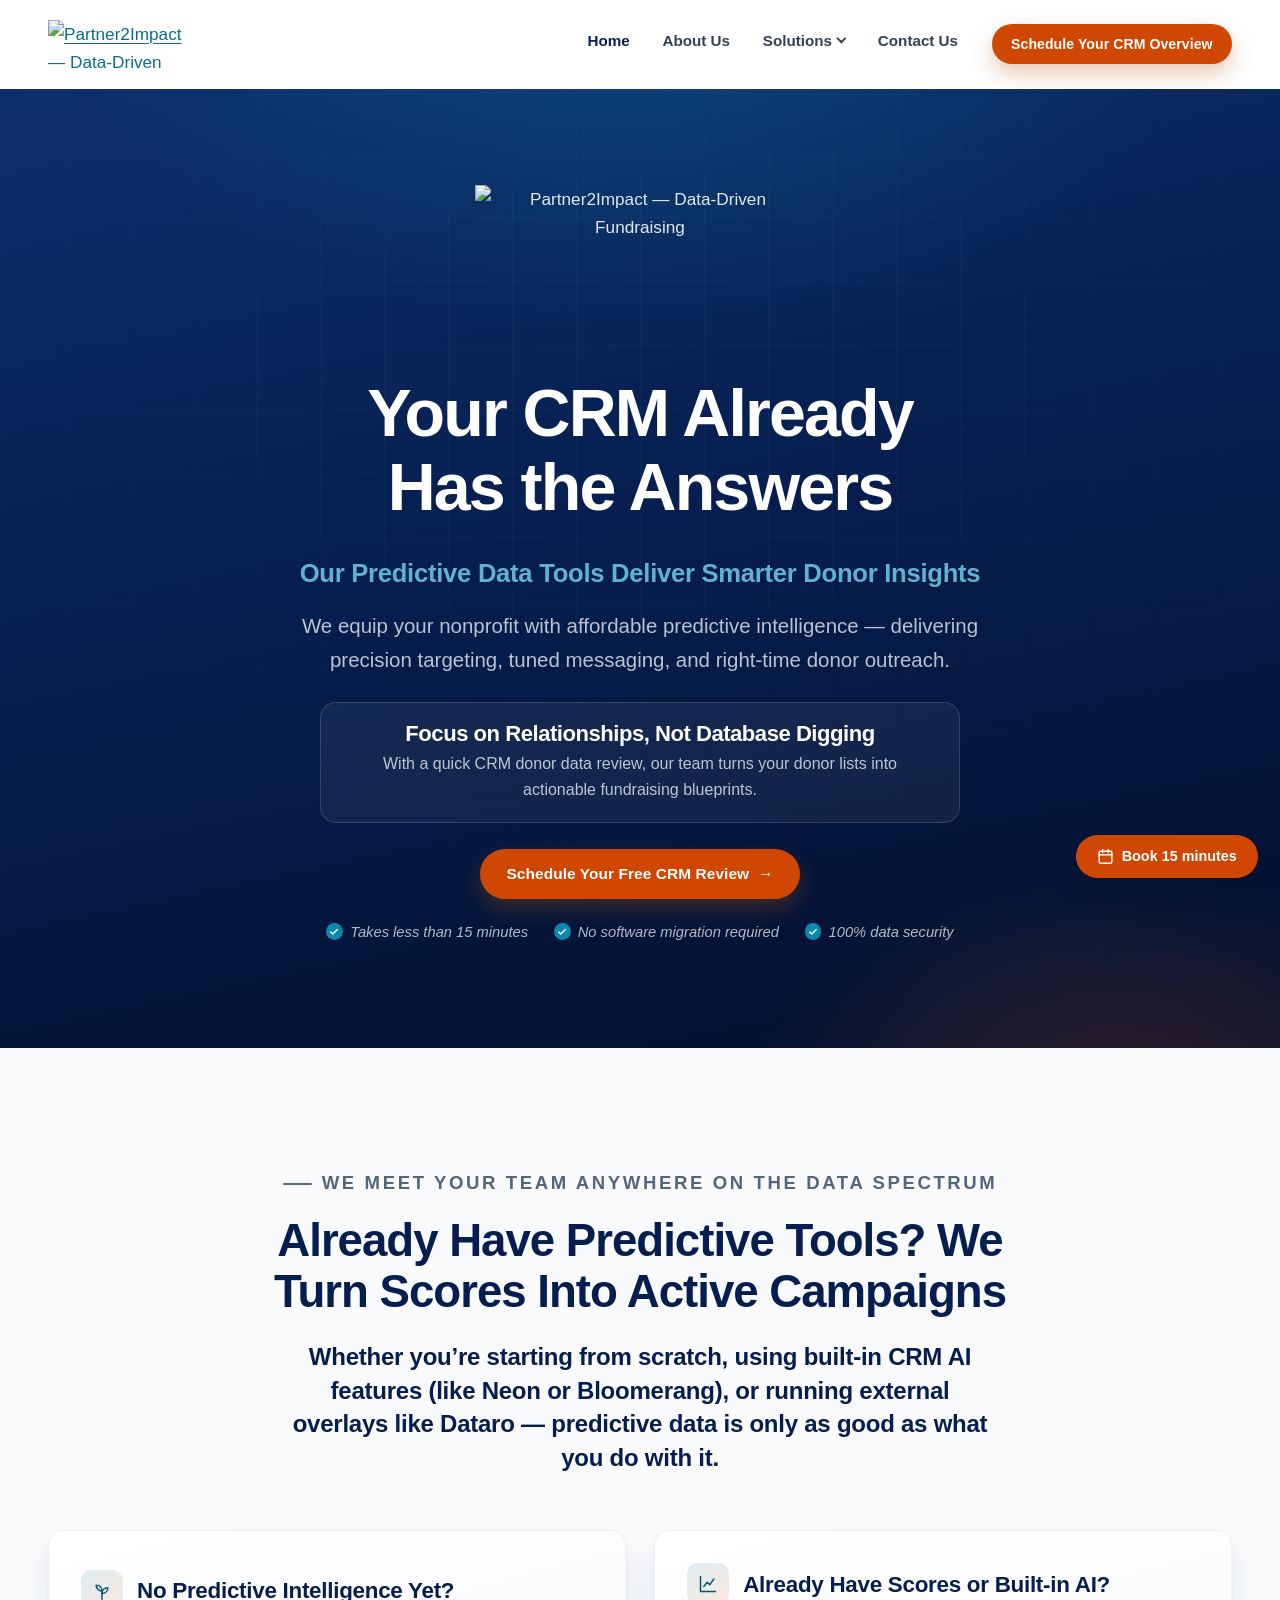
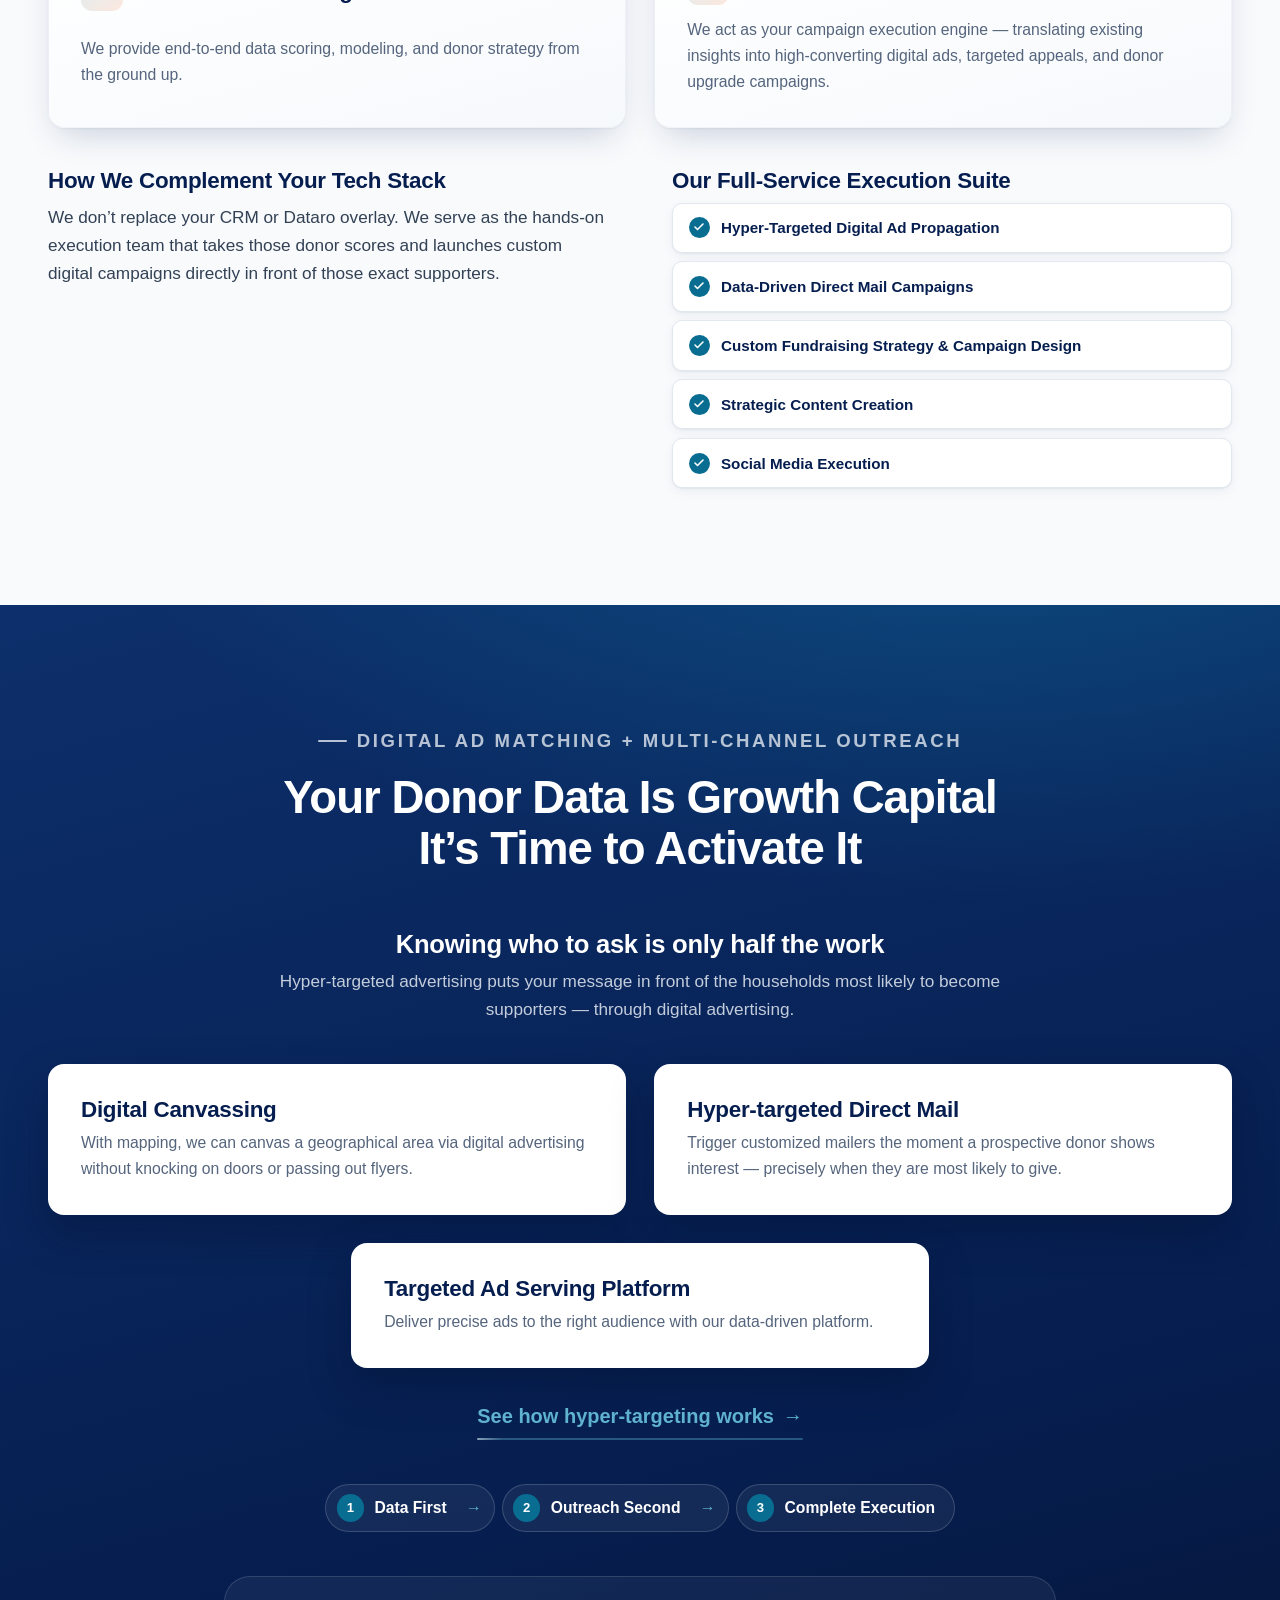
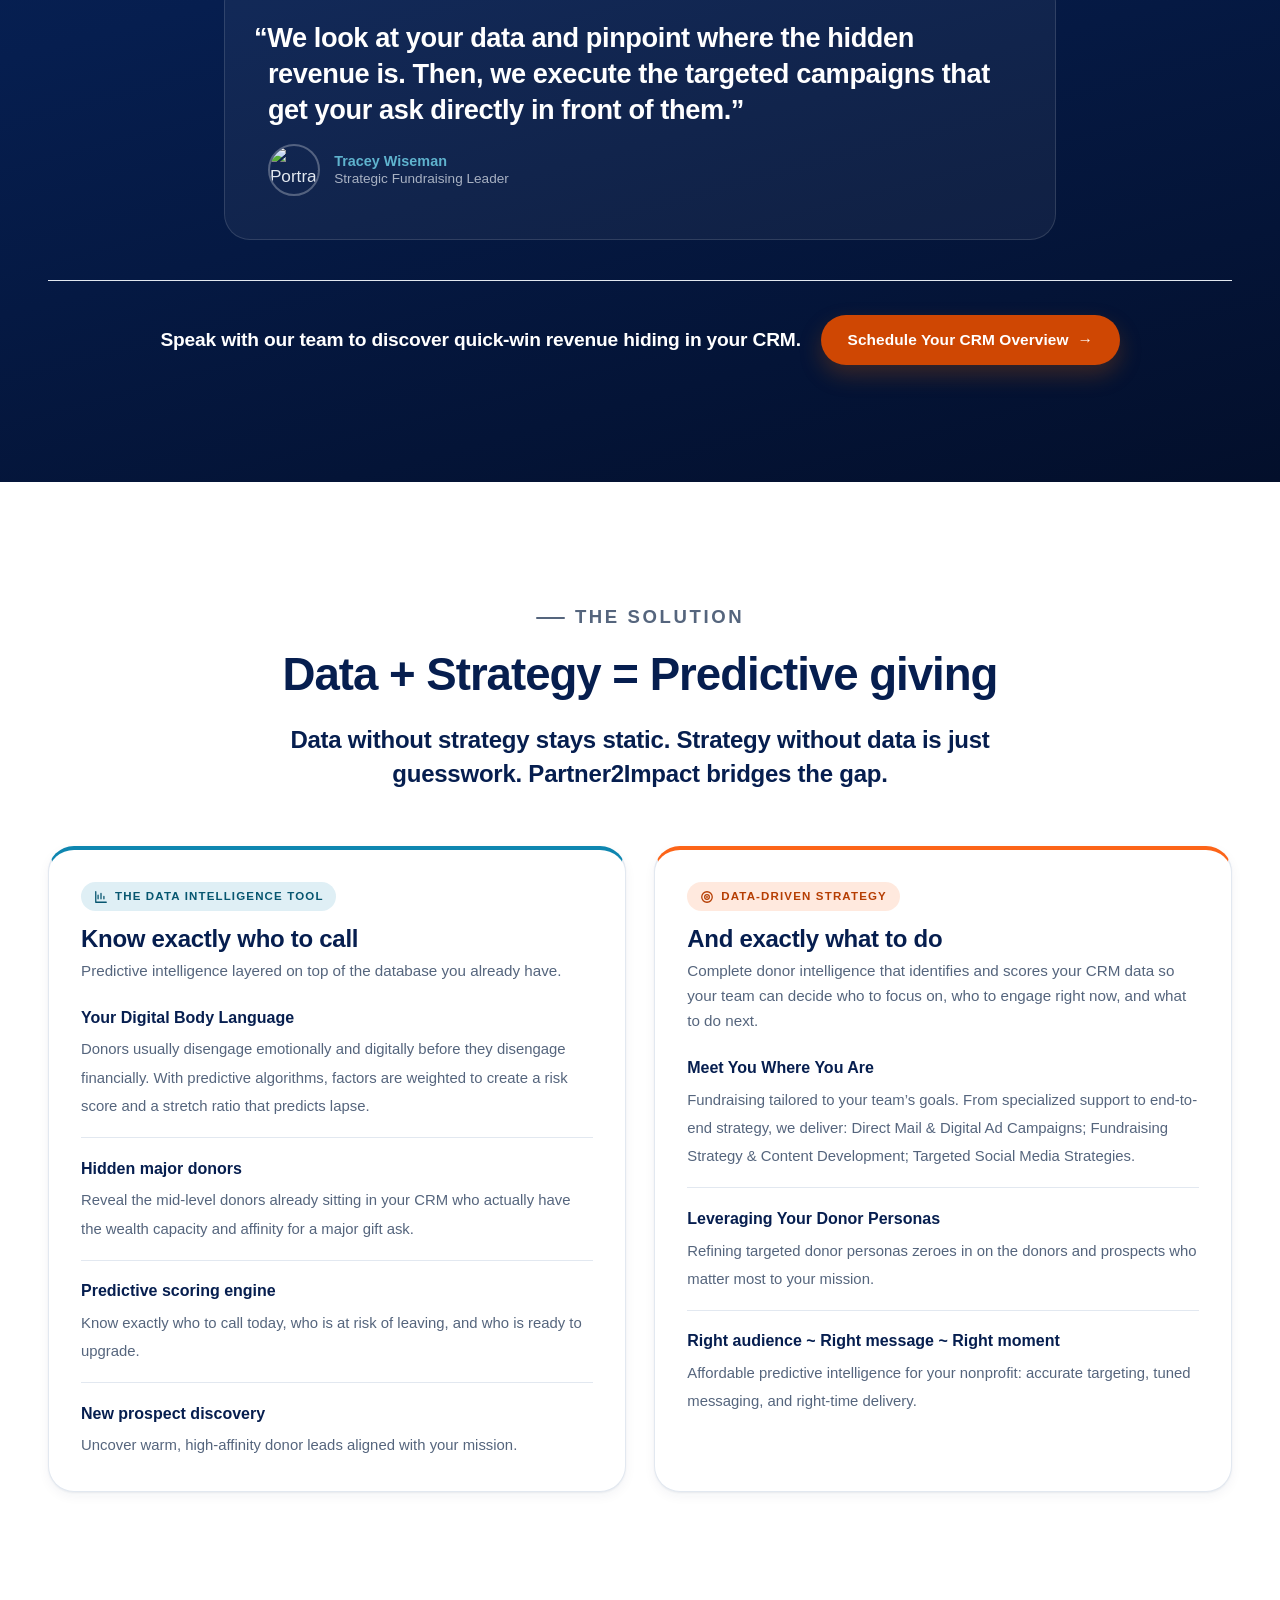
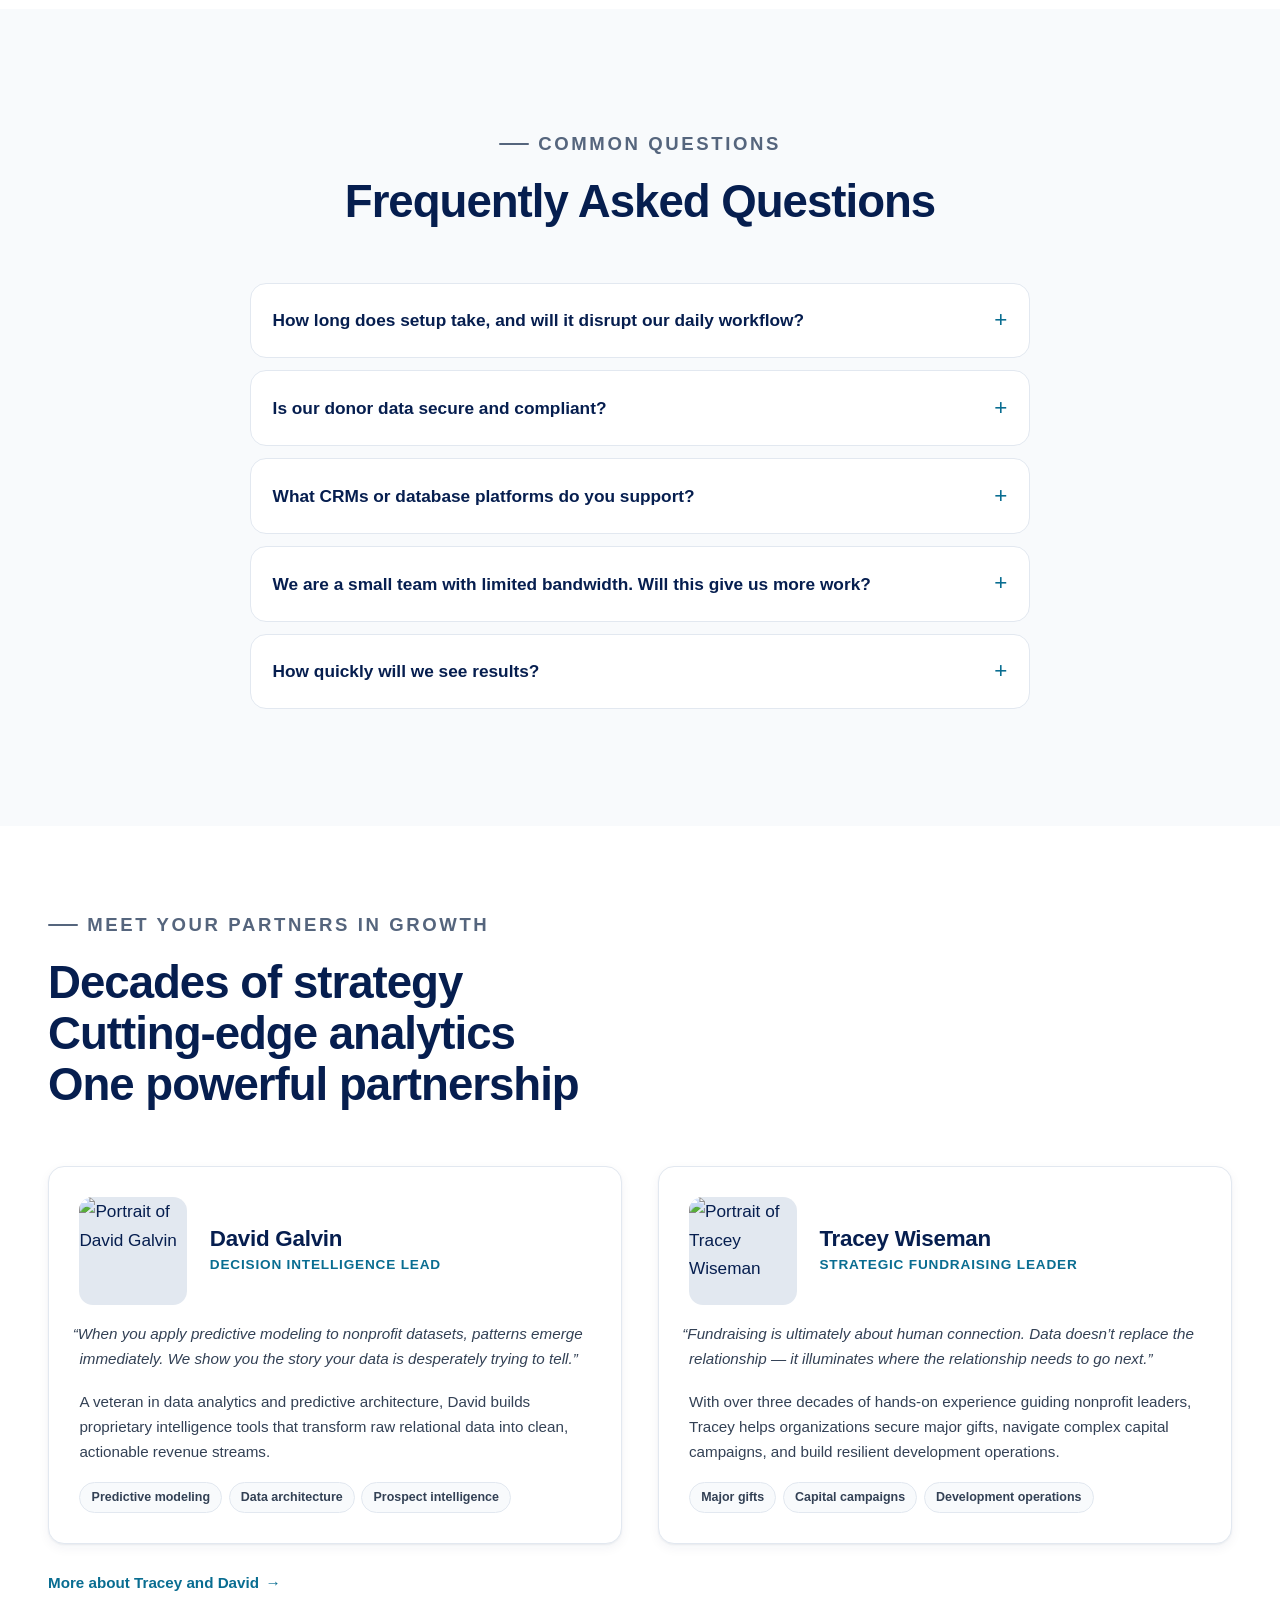
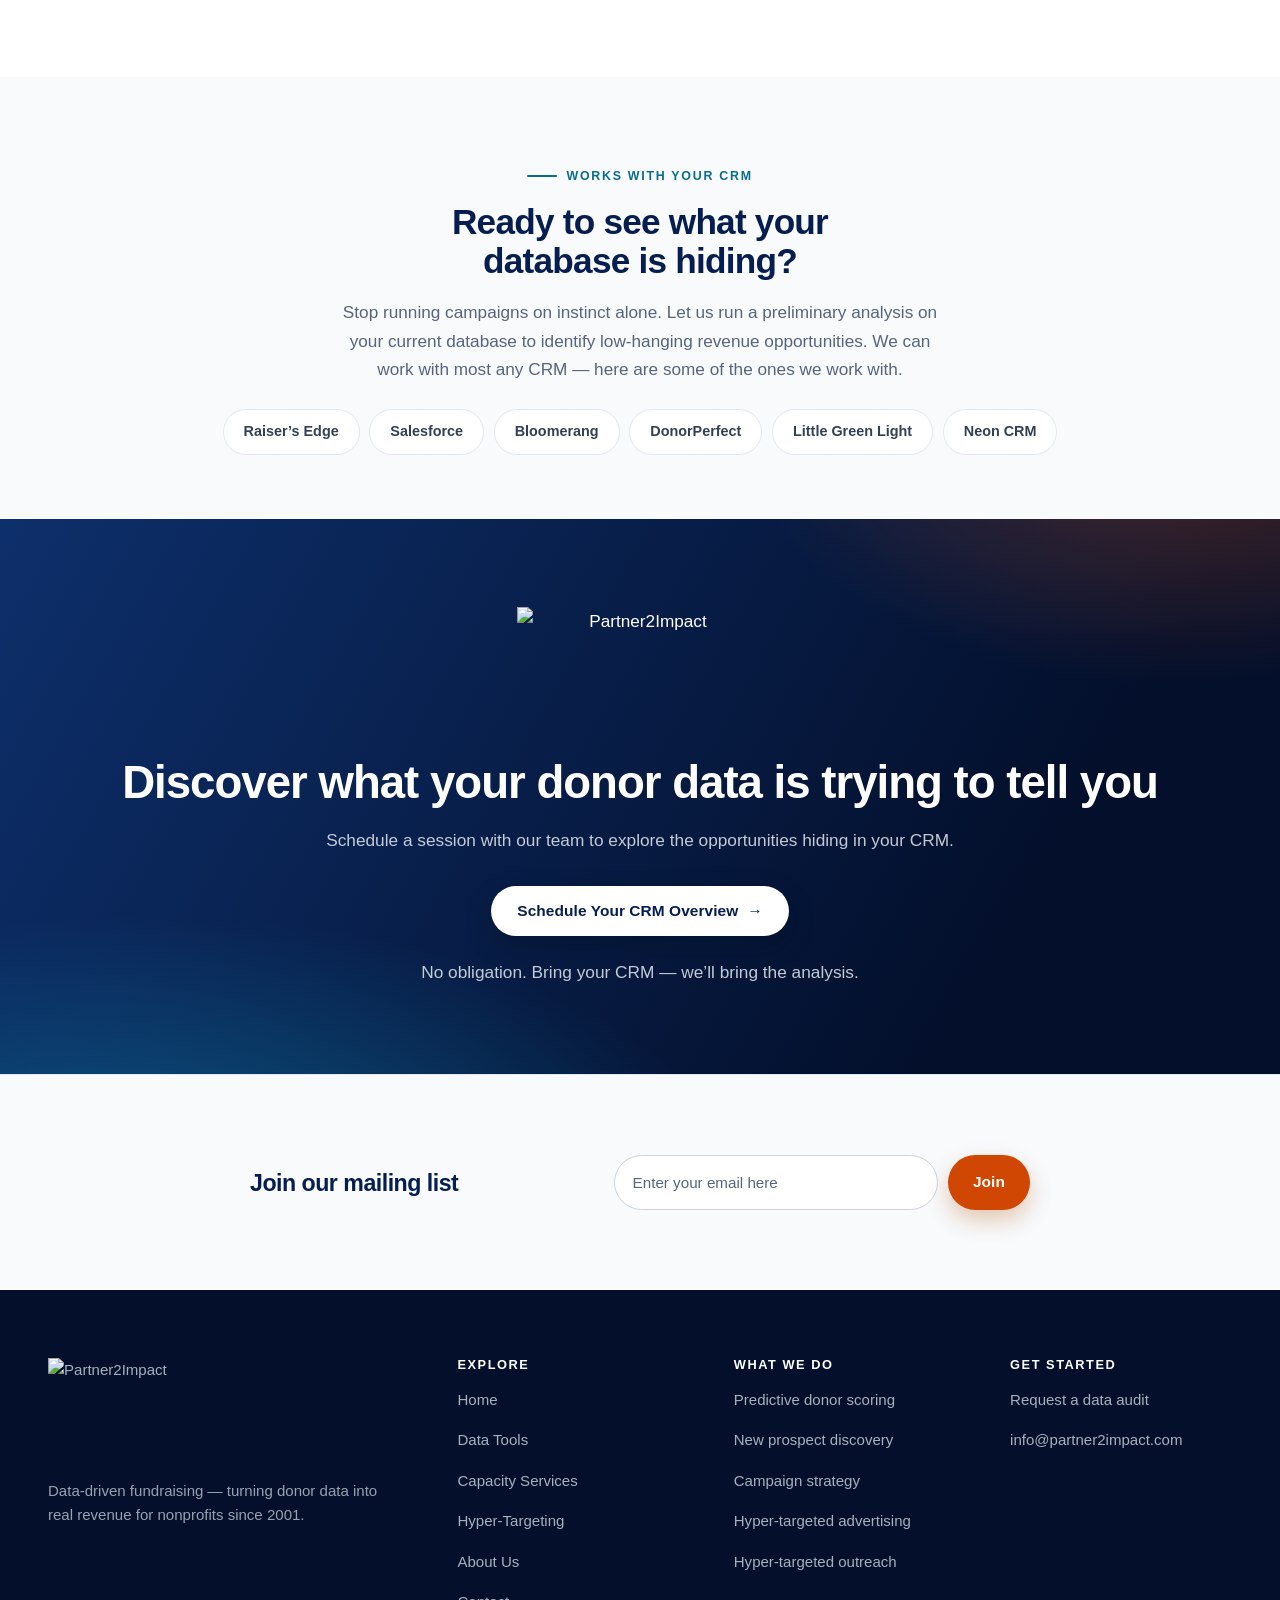
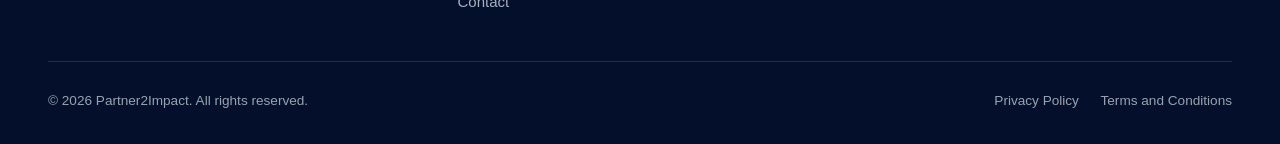
==== index.html @ fb9d8712 "Apply Tracey's 10/12 rewrite: new hero, data-spectrum section, FAQ, deletions From "10 12 26 Rewrite" ====
<!DOCTYPE html>
<html lang="en">
<head>
<meta charset="utf-8">
<meta name="viewport" content="width=device-width, initial-scale=1">
<title>Partner2Impact — Data-Driven Fundraising for Nonprofits</title>
<meta name="description" content="Partner2Impact combines three decades of nonprofit fundraising strategy with predictive analytics and hyper-targeted advertising — helping nonprofits uncover hidden major gifts, re-engage lapsed donors and reach new ones. Request a 15-minute data health check up.">
<link rel="canonical" href="https://partner2impact.com/">

<meta property="og:type" content="website">
<meta property="og:title" content="Your Donor Data Is Currency — Partner2Impact">
<meta property="og:description" content="Three decades of nonprofit fundraising strategy, predictive analytics and hyper-targeted advertising. Uncover hidden major gifts, re-engage lapsed donors, reach new ones.">
<meta property="og:url" content="https://partner2impact.com/">
<meta property="og:image" content="https://partner2impact.com/assets/img/og-image.jpg">
<meta name="twitter:card" content="summary_large_image">
<meta name="theme-color" content="#061e4f">

<link rel="icon" href="/favicon.ico" sizes="48x48 32x32 16x16">
<link rel="icon" href="/assets/img/icon-96.png" type="image/png" sizes="96x96">
<link rel="icon" href="/assets/img/icon-48.png" type="image/png" sizes="48x48">
<link rel="icon" href="/assets/img/favicon.svg" type="image/svg+xml">
<link rel="apple-touch-icon" href="/assets/img/icon-180.png">
<link rel="manifest" href="/site.webmanifest">

<link rel="preload" href="assets/fonts/inter-latin.woff2" as="font" type="font/woff2" crossorigin>
<link rel="preload" href="assets/fonts/jakarta-latin.woff2" as="font" type="font/woff2" crossorigin>
<link rel="stylesheet" href="assets/css/fonts.css">
<link rel="stylesheet" href="assets/css/styles.css">

<script type="application/ld+json">
{
  "@context": "https://schema.org",
  "@type": "ProfessionalService",
  "name": "Partner2Impact",
  "slogan": "Data-Driven Fundraising",
  "url": "https://partner2impact.com/",
  "logo": "https://partner2impact.com/assets/img/logo-1200.png",
  "email": "info@partner2impact.com",
  "foundingDate": "2001",
  "description": "Partner2Impact helps nonprofits turn donor data into fundraising revenue, combining 30+ years of fundraising strategy with predictive analytics and hyper-targeted advertising.",
  "areaServed": "United States",
  "knowsAbout": ["Nonprofit fundraising", "Major gifts", "Donor data analytics", "Predictive modeling", "Prospect research", "Donor retention", "Hyper-targeted advertising", "Digital canvassing"],
  "employee": [
    { "@type": "Person", "name": "Tracey Wiseman", "jobTitle": "Strategic Fundraising Leader" },
    { "@type": "Person", "name": "David Galvin", "jobTitle": "Decision Intelligence Lead" }
  ]
}
</script>
</head>
<body>
<a class="skip-link" href="#main">Skip to main content</a>

<header class="site-header">
  <nav class="shell nav" aria-label="Primary">
    <a class="brand" href="/">
      <img src="assets/img/logo-compact.svg" width="1333" height="460" alt="Partner2Impact — Data-Driven Fundraising">
    </a>

    <button class="nav-toggle" type="button" aria-expanded="false" aria-controls="nav-links">
      <span></span>
      <span class="visually-hidden">Menu</span>
    </button>

    <ul class="nav-links" id="nav-links">
      <li><a href="/" aria-current="page">Home</a></li>
      <li><a href="/about">About Us</a></li>
      <li class="nav-has-sub">
        <button class="nav-sub-toggle" type="button" aria-expanded="false"
                aria-controls="nav-sub-solutions">
          Solutions <span class="nav-caret" aria-hidden="true"></span>
        </button>
        <ul class="nav-sub" id="nav-sub-solutions">
          <li><a href="/tool">Data Tools</a></li>
          <li><a href="/hyper-targeting">Hyper-Targeting</a></li>
          <li><a href="/consulting">Capacity Services</a></li>
        </ul>
      </li>
      <li><a href="/contact">Contact Us</a></li>
      <li class="nav-links__cta"><a class="btn btn--sm btn--amber" href="/contact#audit">Schedule Your CRM Overview</a></li>
    </ul>

    <a class="btn btn--sm btn--amber nav-cta" href="/contact#audit">Schedule Your CRM Overview</a>
  </nav>
</header>

<main id="main">

  <!-- ================= 1. HERO ================= -->
  <section class="hero">
    <div class="shell">

      <div class="hero-lead" data-reveal>
        <img class="hero-logo" src="assets/img/logo-reverse.svg"
             width="1333" height="655"
             alt="Partner2Impact — Data-Driven Fundraising" fetchpriority="high">
        <h1>Your CRM Already Has the Answers</h1>
        <p class="hero-sub">Our Predictive Data Tools Deliver Smarter Donor Insights</p>
        <p class="hero-lede">
          We equip your nonprofit with affordable predictive intelligence — delivering
          precision targeting, tuned messaging, and right-time donor outreach.
        </p>
        <div class="hero-focus">
          <h2>Focus on Relationships, Not Database Digging</h2>
          <p>With a quick CRM donor data review, our team turns your donor lists into
            actionable fundraising blueprints.</p>
        </div>
        <div class="hero-actions">
          <a class="btn btn--amber" href="/contact#audit">
            Schedule Your Free CRM Review <span class="arrow" aria-hidden="true">→</span>
          </a>
        </div>
        <ul class="hero-trust">
          <li>Takes less than 15 minutes</li>
          <li>No software migration required</li>
          <li>100% data security</li>
        </ul>
      </div>

    </div>
  </section>


  <!-- ================= 2. ANYWHERE ON THE DATA SPECTRUM ================= -->
  <section class="section section--sand" id="spectrum">
    <div class="shell">
      <div class="section-head section-head--center section-head--wide" data-reveal>
        <p class="eyebrow" style="justify-content:center">We meet your team anywhere on the data spectrum</p>
        <h2>Already Have Predictive Tools? We Turn Scores Into Active Campaigns</h2>
        <p class="section-head__lead">
          Whether you’re starting from scratch, using built-in CRM AI features (like Neon or
          Bloomerang), or running external overlays like Dataro — predictive data is only as
          good as what you do with it.
        </p>
      </div>

      <div class="grid grid--2">
        <article class="card card--feature card--icon-side" data-reveal>
          <div class="card-icon">
            <svg width="24" height="24" viewBox="0 0 24 24" fill="none" stroke="currentColor" stroke-width="1.8" stroke-linecap="round" stroke-linejoin="round" aria-hidden="true"><path d="M12 22V12"/><path d="M12 12c-4 0-7-3-7-7 4 0 7 3 7 7z"/><path d="M12 15c0-4 3-7 7-7 0 4-3 7-7 7z"/></svg>
          </div>
          <h3>No Predictive Intelligence Yet?</h3>
          <p>We provide end-to-end data scoring, modeling, and donor strategy from the ground up.</p>
        </article>
        <article class="card card--feature card--icon-side" data-reveal data-reveal-delay="90">
          <div class="card-icon">
            <svg width="24" height="24" viewBox="0 0 24 24" fill="none" stroke="currentColor" stroke-width="1.8" stroke-linecap="round" stroke-linejoin="round" aria-hidden="true"><path d="M3 3v18h18"/><path d="m7 15 4-5 3 3 5-7"/></svg>
          </div>
          <h3>Already Have Scores or Built-in AI?</h3>
          <p>We act as your campaign execution engine — translating existing insights into
            high-converting digital ads, targeted appeals, and donor upgrade campaigns.</p>
        </article>
      </div>

      <div class="split spectrum-split">
        <div data-reveal>
          <h3>How We Complement Your Tech Stack</h3>
          <p>
            We don’t replace your CRM or Dataro overlay. We serve as the hands-on execution
            team that takes those donor scores and launches custom digital campaigns directly
            in front of those exact supporters.
          </p>
        </div>
        <div data-reveal data-reveal-delay="100">
          <h3>Our Full-Service Execution Suite</h3>
          <ul class="suite">
            <li>Hyper-Targeted Digital Ad Propagation</li>
            <li>Data-Driven Direct Mail Campaigns</li>
            <li>Custom Fundraising Strategy &amp; Campaign Design</li>
            <li>Strategic Content Creation</li>
            <li>Social Media Execution</li>
          </ul>
        </div>
      </div>
    </div>
  </section>

  <!-- ================= 3. GROWTH CAPITAL / HYPER-TARGETING ================= -->
  <section class="section section--ink" id="reach">
    <div class="shell">
      <div class="section-head section-head--center section-head--wide" data-reveal>
        <p class="eyebrow" style="justify-content:center">Digital Ad Matching + Multi-channel Outreach</p>
        <h2>Your Donor Data Is Growth Capital<br>It’s Time to Activate It</h2>
      </div>

      <div class="reach-intro" data-reveal>
        <h3>Knowing who to ask is only half the work</h3>
        <p class="section-head__lead">
          Hyper-targeted advertising puts your message in front of the households most
          likely to become supporters — through digital advertising.
        </p>
      </div>

      <div class="reach-grid">
        <article class="card" data-reveal>
          <h3>Digital Canvassing</h3>
          <p>
            With mapping, we can canvas a geographical area via digital advertising without
            knocking on doors or passing out flyers.
          </p>
        </article>
        <article class="card" data-reveal data-reveal-delay="90">
          <h3>Hyper-targeted Direct Mail</h3>
          <p>
            Trigger customized mailers the moment a prospective donor shows interest —
            precisely when they are most likely to give.
          </p>
        </article>
        <article class="card" data-reveal data-reveal-delay="180">
          <h3>Targeted Ad Serving Platform</h3>
          <p>
            Deliver precise ads to the right audience with our data-driven platform.
          </p>
        </article>
      </div>

      <p class="reach-link" data-reveal>
        <a class="text-link text-link--lead" href="/hyper-targeting">See how hyper-targeting works</a>
      </p>

      <ol class="steps-strip" data-reveal>
        <li>Data First</li>
        <li>Outreach Second</li>
        <li>Complete Execution</li>
      </ol>

      <div class="pull pull--person" data-reveal>
        <blockquote>
          “We look at your data and pinpoint where the hidden revenue is. Then, we execute
          the targeted campaigns that get your ask directly in front of them.”
        </blockquote>
        <div class="pull-who">
          <img src="assets/img/tracey-400.webp" width="400" height="400" loading="lazy" decoding="async"
               alt="Portrait of Tracey Wiseman">
          <cite>Tracey Wiseman <span>Strategic Fundraising Leader</span></cite>
        </div>
      </div>

      <div class="reach-cta" data-reveal>
        <p>Speak with our team to discover quick-win revenue hiding in your CRM.</p>
        <a class="btn btn--amber" href="/contact#audit">
          Schedule Your CRM Overview <span class="arrow" aria-hidden="true">→</span>
        </a>
      </div>
    </div>
  </section>

  <!-- ================= 4. THE SOLUTION ================= -->
  <section class="section" id="solution">
    <div class="shell">
      <div class="section-head section-head--center" data-reveal>
        <p class="eyebrow" style="justify-content:center">The solution</p>
        <h2>Data + Strategy = Predictive giving</h2>
        <p class="section-head__lead">
          Data without strategy stays static. Strategy without data is just guesswork.
          Partner2Impact bridges the gap.
        </p>
      </div>

      <div class="compare">
        <article class="compare-col compare-col--data" data-reveal>
          <header>
            <span class="tag">
              <svg width="14" height="14" viewBox="0 0 24 24" fill="none" stroke="currentColor" stroke-width="2.2" stroke-linecap="round" stroke-linejoin="round" aria-hidden="true"><path d="M3 3v18h18"/><path d="M7 15V9M12 15V6M17 15v-4"/></svg>
              The data intelligence tool
            </span>
            <h3>Know exactly who to call</h3>
            <p>Predictive intelligence layered on top of the database you already have.</p>
          </header>
          <ul class="compare-items">
            <li>
              <strong>Your Digital Body Language</strong>
              <span>Donors usually disengage emotionally and digitally before they disengage
                financially. With predictive algorithms, factors are weighted to create a risk
                score and a stretch ratio that predicts lapse.</span>
            </li>
            <li>
              <strong>Hidden major donors</strong>
              <span>Reveal the mid-level donors already sitting in your CRM who actually have the
                wealth capacity and affinity for a major gift ask.</span>
            </li>
            <li>
              <strong>Predictive scoring engine</strong>
              <span>Know exactly who to call today, who is at risk of leaving, and who is ready to upgrade.</span>
            </li>
            <li>
              <strong>New prospect discovery</strong>
              <span>Uncover warm, high-affinity donor leads aligned with your mission.</span>
            </li>
          </ul>
        </article>

        <article class="compare-col compare-col--strategy" data-reveal data-reveal-delay="110">
          <header>
            <span class="tag">
              <svg width="14" height="14" viewBox="0 0 24 24" fill="none" stroke="currentColor" stroke-width="2.2" stroke-linecap="round" stroke-linejoin="round" aria-hidden="true"><circle cx="12" cy="12" r="9"/><circle cx="12" cy="12" r="4"/><circle cx="12" cy="12" r="0.6" fill="currentColor"/></svg>
              Data-Driven Strategy
            </span>
            <h3>And exactly what to do</h3>
            <p>Complete donor intelligence that identifies and scores your CRM data so your
              team can decide who to focus on, who to engage right now, and what to do next.</p>
          </header>
          <ul class="compare-items">
            <li>
              <strong>Meet You Where You Are</strong>
              <span>Fundraising tailored to your team’s goals. From specialized support to
                end-to-end strategy, we deliver: Direct Mail &amp; Digital Ad Campaigns;
                Fundraising Strategy &amp; Content Development; Targeted Social Media
                Strategies.</span>
            </li>
            <li>
              <strong>Leveraging Your Donor Personas</strong>
              <span>Refining targeted donor personas zeroes in on the donors and prospects who
                matter most to your mission.</span>
            </li>
            <li>
              <strong>Right audience ~ Right message ~ Right moment</strong>
              <span>Affordable predictive intelligence for your nonprofit: accurate targeting,
                tuned messaging, and right-time delivery.</span>
            </li>
          </ul>
        </article>
      </div>
    </div>
  </section>

  <!-- ================= 5. COMMON QUESTIONS ================= -->
  <section class="section section--sand" id="faq">
    <div class="shell shell--narrow">
      <div class="section-head section-head--center" data-reveal>
        <p class="eyebrow" style="justify-content:center">Common questions</p>
        <h2>Frequently Asked Questions</h2>
      </div>

      <div class="faq" data-reveal>
        <details>
          <summary>How long does setup take, and will it disrupt our daily workflow?</summary>
          <div class="faq-body">
            <strong>Zero downtime for your team.</strong> Getting started takes less than 15 minutes. There is no software to install or agonizing database overhaul required — simply export your existing donor data or connect your CRM, and our system generates your customized blueprint.
          </div>
        </details>
        <details>
          <summary>Is our donor data secure and compliant?</summary>
          <div class="faq-body">
            <strong>Yes, security is our top priority.</strong> We use bank-level encryption (256-bit SSL) to protect your records both in transit and at rest. We never sell, share, or monetize your donor data, and all analysis complies strictly with global privacy standards.
          </div>
        </details>
        <details>
          <summary>What CRMs or database platforms do you support?</summary>
          <div class="faq-body">
            <strong>We work with virtually any system.</strong> Whether you use Salesforce NPSP, Raiser’s Edge, Bloomerang, Neon One, DonorPerfect, or even organized Excel spreadsheets, our analysis engine seamlessly ingests your data.
          </div>
        </details>
        <details>
          <summary>We are a small team with limited bandwidth. Will this give us more work?</summary>
          <div class="faq-body">
            <strong>Quite the opposite — it saves time.</strong> Instead of giving you overwhelming dashboards, we deliver direct, prioritized action lists. You’ll know precisely which 10 donors to call today rather than spending hours trying to figure out where to focus.
          </div>
        </details>
        <details>
          <summary>How quickly will we see results?</summary>
          <div class="faq-body">
            <strong>Most organizations identify high-value opportunities within 30 days</strong> of receiving their initial blueprint. Many clients cover their annual investment with the very first hidden major gift unlocked.
          </div>
        </details>
      </div>
    </div>
  </section>

  <!-- ================= 6. MEET YOUR PARTNERS ================= -->
  <section class="section section--tight" id="team">
    <div class="shell">
      <div class="section-head" data-reveal>
        <p class="eyebrow">Meet your partners in growth</p>
        <h2>Decades of strategy<br>Cutting-edge analytics<br>One powerful partnership</h2>
      </div>

      <div class="team-grid">
        <article class="person" data-reveal>
          <div class="person-photo">
            <img src="assets/img/david-400.webp" width="400" height="400" loading="lazy" decoding="async"
                 alt="Portrait of David Galvin">
          </div>
          <div class="person-head">
            <h3>David Galvin</h3>
            <span class="role">Decision Intelligence Lead</span>
          </div>
          <div class="person-body">
            <p class="person-quote">
              “When you apply predictive modeling to nonprofit datasets, patterns emerge
              immediately. We show you the story your data is desperately trying to tell.”
            </p>
            <p>
              A veteran in data analytics and predictive architecture, David builds proprietary
              intelligence tools that transform raw relational data into clean, actionable
              revenue streams.
            </p>
            <ul class="person-tags">
              <li>Predictive modeling</li>
              <li>Data architecture</li>
              <li>Prospect intelligence</li>
            </ul>
          </div>
        </article>
        <article class="person" data-reveal data-reveal-delay="100">
          <div class="person-photo">
            <img src="assets/img/tracey-400.webp" width="400" height="400" loading="lazy" decoding="async"
                 alt="Portrait of Tracey Wiseman">
          </div>
          <div class="person-head">
            <h3>Tracey Wiseman</h3>
            <span class="role">Strategic fundraising leader</span>
          </div>
          <div class="person-body">
            <p class="person-quote">
              “Fundraising is ultimately about human connection. Data doesn’t replace the
              relationship — it illuminates where the relationship needs to go next.”
            </p>
            <p>
              With over three decades of hands-on experience guiding nonprofit leaders, Tracey
              helps organizations secure major gifts, navigate complex capital campaigns, and
              build resilient development operations.
            </p>
            <ul class="person-tags">
              <li>Major gifts</li>
              <li>Capital campaigns</li>
              <li>Development operations</li>
            </ul>
          </div>
        </article>
      </div>

      <p style="margin-top:1.5rem" data-reveal>
        <a class="text-link" href="/about">More about Tracey and David</a>
      </p>
    </div>
  </section>

  <!-- ================= 6. PROOF OF CONCEPT ================= -->
  <section class="section section--sand section--tight crm-section">
    <div class="shell" style="text-align:center">
      <div data-reveal>
        <p class="eyebrow" style="justify-content:center">Works with your CRM</p>
        <h2 style="font-size:clamp(1.6rem,1.3rem + 1.4vw,2.2rem);max-width:40rem;margin-inline:auto">
          Ready to see what your database is hiding?
        </h2>
        <p style="color:var(--slate-500);max-width:38rem;margin-inline:auto">
          Stop running campaigns on instinct alone. Let us run a preliminary analysis on your
          current database to identify low-hanging revenue opportunities. We can work with
          most any CRM — here are some of the ones we work with.
        </p>
      </div>

      <ul class="crm-row" data-reveal style="margin-top:1.6rem">
        <li>Raiser’s Edge</li>
        <li>Salesforce</li>
        <li>Bloomerang</li>
        <li>DonorPerfect</li>
        <li>Little Green Light</li>
        <li>Neon CRM</li>
      </ul>
    </div>
  </section>

  <!-- ================= 7. LEAD CAPTURE CTA ================= -->
  <section class="cta-band" id="audit">
    <div class="shell">
      <img class="cta-logo" src="assets/img/logo-reverse.svg" width="1333" height="655"
           loading="lazy" alt="Partner2Impact" data-reveal>
      <h2 data-reveal>Discover what your donor data is trying to tell you</h2>
      <p data-reveal data-reveal-delay="60">
        Schedule a session with our team to explore the opportunities hiding in your CRM.
      </p>
      <div class="cta-actions" data-reveal data-reveal-delay="120">
        <a class="btn btn--light" href="/contact#audit">
          Schedule Your CRM Overview <span class="arrow" aria-hidden="true">→</span>
        </a>
      </div>
      <p class="cta-note">No obligation. Bring your CRM — we’ll bring the analysis.</p>
    </div>
  </section>


  <!-- ================= 8. MAILING LIST ================= -->
  <section class="section section--tight signup">
    <div class="shell shell--narrow signup-inner" data-reveal>
      <h2>Join our mailing list</h2>
      <form class="signup-form" data-signup novalidate>
        <label class="visually-hidden" for="signup-email">Email address</label>
        <input id="signup-email" type="email" name="email" required autocomplete="email"
               placeholder="Enter your email here">
        <button class="btn btn--amber" type="submit">Join</button>
      </form>
      <p class="signup-status" role="status" aria-live="polite"></p>
    </div>
  </section>

</main>

<footer class="site-footer">
  <div class="shell">
    <div class="footer-grid">
      <div class="footer-brand">
        <img src="assets/img/logo-reverse.svg" width="1333" height="655" loading="lazy" alt="Partner2Impact">
        <p>
          Data-driven fundraising — turning donor data into real revenue for
          nonprofits since 2001.
        </p>
      </div>

      <div>
        <h4>Explore</h4>
        <ul class="footer-links">
          <li><a href="/">Home</a></li>
          <li><a href="/tool">Data Tools</a></li>
          <li><a href="/consulting">Capacity Services</a></li>
          <li><a href="/hyper-targeting">Hyper-Targeting</a></li>
          <li><a href="/about">About Us</a></li>
          <li><a href="/contact">Contact</a></li>
        </ul>
      </div>

      <div>
        <h4>What we do</h4>
        <ul class="footer-links">
          <li><a href="/tool#scoring">Predictive donor scoring</a></li>
          <li><a href="/tool#prospects">New prospect discovery</a></li>
          <li><a href="/consulting#campaigns">Campaign strategy</a></li>
          <li><a href="/hyper-targeting">Hyper-targeted advertising</a></li>
          <li><a href="/hyper-targeting">Hyper-targeted outreach</a></li>
        </ul>
      </div>

      <div>
        <h4>Get started</h4>
        <ul class="footer-links">
          <li><a href="/contact#audit">Request a data audit</a></li>
          <li><a href="mailto:info@partner2impact.com">info@partner2impact.com</a></li>
        </ul>
      </div>
    </div>

    <div class="footer-bottom">
      <span>© <span data-year>2026</span> Partner2Impact. All rights reserved.</span>
      <ul class="footer-legal">
        <li><a href="/privacy">Privacy Policy</a></li>
        <li><a href="/terms">Terms and Conditions</a></li>
      </ul>
    </div>
  </div>
</footer>

<a class="book-fab" href="/contact#audit">
  <svg width="17" height="17" viewBox="0 0 24 24" fill="none" stroke="currentColor" stroke-width="2" stroke-linecap="round" stroke-linejoin="round" aria-hidden="true"><rect x="3" y="4.5" width="18" height="17" rx="2"/><path d="M3 9.5h18M8 2.5v4M16 2.5v4"/></svg>
  <span class="book-fab__label">Book 15 minutes</span>
</a>

<script src="assets/js/main.js" defer></script>
</body>
</html>
---- assets/css/styles.css ----
/* ==========================================================================
   Partner2Impact — design system
   Palette per the 2026 brand brief: deep navy (authority), teal (data science),
   amber (currency / value).
   ========================================================================== */

:root {
  /* Brand */
  --navy-900: #030f2b;
  --navy: #061e4f;
  --navy-700: #0d2f6b;
  --ink: #061e4f;
  --ink-800: #0d2f6b;
  /* Brand teal / amber from the brief. The bright shades (--teal-bright,
     --amber-bright) are for fills, borders and graphics only; the darker
     --teal / --amber are used wherever text sits on them, so button labels
     and links clear WCAG AA. */
  --teal: #096d91;          /* logo teal, 5.82:1 with white text */
  --teal-600: #075670;      /* 8.16:1 — hover */
  --teal-bright: #0e86b0;   /* graphics only */
  --teal-400: #5fb3ce;      /* logo's dark teal, lifted for AA on card surfaces */
  --amber: #cf4703;         /* logo orange darkened, 4.61:1 with white text */
  --amber-600: #b63e03;     /* 5.71:1 — hover */
  --amber-bright: #fc6418;  /* logo orange, graphics only */
  --amber-400: #fa8a41;     /* logo's dark orange, lifted for AA on card surfaces */

  /* Neutrals */
  --sand: #f8fafc;
  --sand-200: #e2e8f0;
  --paper: #ffffff;
  --slate-700: #334155;
  --slate-500: #55657d; /* AA on #fff (5.93:1) and --sand */
  --slate-300: #cbd5e1;
  --line: #e2e8f0;

  /* Type */
  --font-display: "Plus Jakarta Sans", "Inter", -apple-system, BlinkMacSystemFont, "Segoe UI", Roboto, Helvetica, Arial, sans-serif;
  --font-sans: "Inter", -apple-system, BlinkMacSystemFont, "Segoe UI", Roboto, Helvetica, Arial, sans-serif;
  --font-mono: ui-monospace, SFMono-Regular, "SF Mono", Menlo, Consolas, monospace;

  /* Space & shape */
  --shell: 1200px;
  --gutter: clamp(1.25rem, 4vw, 3rem);
  --radius-sm: 10px;
  --radius: 16px;
  --radius-lg: 26px;
  --shadow-sm: 0 1px 2px rgba(6, 30, 79, 0.06), 0 4px 12px rgba(6, 30, 79, 0.05);
  --shadow: 0 12px 30px rgba(6, 30, 79, 0.09);
  --shadow-lg: 0 28px 70px rgba(6, 30, 79, 0.18);
  --ease: cubic-bezier(0.22, 1, 0.36, 1);
}

/* --------------------------------------------------------------------------
   Base
   -------------------------------------------------------------------------- */

*, *::before, *::after { box-sizing: border-box; }

html {
  scroll-behavior: smooth;
  -webkit-text-size-adjust: 100%;
  scroll-padding-top: 6rem;
}

body {
  margin: 0;
  background: var(--paper);
  color: var(--ink);
  font-family: var(--font-sans);
  font-size: clamp(1rem, 0.97rem + 0.15vw, 1.075rem);
  line-height: 1.65;
  -webkit-font-smoothing: antialiased;
  text-rendering: optimizeLegibility;
  overflow-x: hidden;
}

img, picture, svg, video { display: block; max-width: 100%; height: auto; }

h1, h2, h3, h4 {
  font-family: var(--font-display);
  font-weight: 700;
  line-height: 1.12;
  letter-spacing: -0.015em;
  margin: 0 0 0.5em;
  color: var(--ink);
  text-wrap: balance;
}

h1 { font-size: clamp(2.4rem, 1.5rem + 4.2vw, 4.15rem); letter-spacing: -0.028em; }
h2 { font-size: clamp(1.85rem, 1.25rem + 2.4vw, 2.85rem); letter-spacing: -0.022em; }
h3 { font-size: clamp(1.2rem, 1.05rem + 0.6vw, 1.4rem); letter-spacing: -0.012em; }
h4 { font-size: 1.05rem; letter-spacing: -0.005em; }

p { margin: 0 0 1.15em; text-wrap: pretty; }
p:last-child { margin-bottom: 0; }

a { color: var(--teal); text-decoration-thickness: 1px; text-underline-offset: 3px; }
a:hover { color: var(--teal-600); }

ul, ol { margin: 0 0 1.15em; padding-left: 1.2em; }
li { margin-bottom: 0.4em; }

strong { font-weight: 650; }

:focus-visible {
  outline: 3px solid var(--amber);
  outline-offset: 3px;
  border-radius: 4px;
}

.skip-link {
  position: absolute;
  left: 1rem;
  top: -100px;
  z-index: 999;
  background: var(--navy);
  color: #fff;
  padding: 0.75rem 1.15rem;
  border-radius: var(--radius-sm);
  font-weight: 600;
  text-decoration: none;
  transition: top 0.2s var(--ease);
}
.skip-link:focus { top: 1rem; color: #fff; }

.visually-hidden {
  position: absolute !important;
  width: 1px; height: 1px;
  padding: 0; margin: -1px;
  overflow: hidden; clip: rect(0 0 0 0);
  white-space: nowrap; border: 0;
}

/* --------------------------------------------------------------------------
   Layout primitives
   -------------------------------------------------------------------------- */

.shell {
  width: min(100% - (var(--gutter) * 2), var(--shell));
  margin-inline: auto;
}
.shell--narrow { width: min(100% - (var(--gutter) * 2), 780px); }

.section { padding-block: clamp(4rem, 2.5rem + 6vw, 7.5rem); }
.section--tight { padding-block: clamp(3rem, 2rem + 4vw, 5rem); }
.section--sand { background: var(--sand); }
/* The gap between two stacked sections is two full section paddings — about
   240px at desktop, which read as a hole. These trim the facing edges only, so
   neither section loses its breathing room anywhere else. */
.section--tight-bottom { padding-bottom: clamp(2.25rem, 1.5rem + 2.5vw, 3.75rem); }
.section--tight-top { padding-top: clamp(2.25rem, 1.5rem + 2.5vw, 3.75rem); }
.section--ink {
  background:
    radial-gradient(90rem 45rem at 78% -10%, rgba(14, 134, 176, 0.38), transparent 62%),
    linear-gradient(165deg, var(--navy-700) 0%, var(--navy) 58%, var(--navy-900) 100%);
  color: #e2e8f0;
}
.section--ink h2, .section--ink h3, .section--ink h4 { color: #fff; }
.section--ink p { color: rgba(226, 232, 240, 0.82); }

.section-head { max-width: 46rem; margin-bottom: clamp(2.25rem, 1.5rem + 2.5vw, 3.5rem); }
.section-head--center { margin-inline: auto; text-align: center; }
/* "Knowing who to ask is only half the work" is meant to sit on one line. The
   default 46rem head forces it to wrap, so this section gets a wider measure
   and lets text-wrap: balance keep it whole until the screen genuinely can't
   hold it — a nowrap would have overflowed the phone instead. */
.section-head--wide { max-width: 58rem; }
.section-head p { color: var(--slate-500); font-size: 1.08em; }
.section--ink .section-head p { color: rgba(226, 232, 240, 0.8); }

.eyebrow {
  display: inline-flex;
  align-items: center;
  gap: 0.6rem;
  font-family: var(--font-sans);
  font-size: 0.775rem;
  font-weight: 650;
  letter-spacing: 0.14em;
  text-transform: uppercase;
  color: var(--teal);
  margin: 0 0 1rem;
}
.eyebrow::before {
  content: "";
  width: 1.85rem; height: 2px;
  background: currentColor;
  border-radius: 2px;
}
.section--ink .eyebrow { color: var(--teal-400); }

.grid { display: grid; gap: clamp(1.15rem, 0.9rem + 1.1vw, 1.85rem); }
.grid--2 { grid-template-columns: repeat(auto-fit, minmax(min(100%, 22rem), 1fr)); }
.grid--3 { grid-template-columns: repeat(auto-fit, minmax(min(100%, 18.5rem), 1fr)); }
.grid--4 { grid-template-columns: repeat(auto-fit, minmax(min(100%, 14rem), 1fr)); }

/* --------------------------------------------------------------------------
   Buttons
   -------------------------------------------------------------------------- */

.btn {
  --btn-bg: var(--teal);
  --btn-fg: #fff;
  display: inline-flex;
  align-items: center;
  justify-content: center;
  gap: 0.55rem;
  padding: 0.92rem 1.6rem;
  border: 1px solid transparent;
  border-radius: 999px;
  background: var(--btn-bg);
  color: var(--btn-fg);
  font-family: var(--font-sans);
  font-size: 0.965rem;
  font-weight: 620;
  letter-spacing: 0.005em;
  line-height: 1.2;
  text-decoration: none;
  cursor: pointer;
  transition: transform 0.22s var(--ease), box-shadow 0.22s var(--ease),
              background-color 0.22s var(--ease), color 0.22s var(--ease),
              border-color 0.22s var(--ease);
  box-shadow: 0 10px 22px rgba(14, 134, 176, 0.22);
}
.btn:hover {
  color: var(--btn-fg);
  transform: translateY(-2px);
  box-shadow: 0 16px 32px rgba(14, 134, 176, 0.3);
  background: var(--teal-600);
}
.btn:active { transform: translateY(0); }

.btn--ghost {
  --btn-bg: transparent;
  --btn-fg: var(--navy);
  border-color: var(--slate-300);
  box-shadow: none;
}
.btn--ghost:hover {
  background: var(--navy);
  border-color: var(--navy);
  --btn-fg: #fff;
  box-shadow: var(--shadow);
}

.btn--light {
  --btn-bg: #fff;
  --btn-fg: var(--navy);
  box-shadow: 0 10px 26px rgba(4, 14, 26, 0.28);
}
.btn--light:hover { background: #fff; --btn-fg: var(--teal); }

.btn--outline-light {
  --btn-bg: transparent;
  --btn-fg: #fff;
  border-color: rgba(255, 255, 255, 0.4);
  box-shadow: none;
}
.btn--outline-light:hover { background: rgba(255, 255, 255, 0.12); border-color: #fff; }

.btn--sm { padding: 0.66rem 1.15rem; font-size: 0.88rem; }
.btn--block { width: 100%; }

.btn .arrow { transition: transform 0.22s var(--ease); }
.btn:hover .arrow { transform: translateX(3px); }

.text-link {
  display: inline-flex;
  align-items: center;
  gap: 0.4rem;
  font-weight: 620;
  font-size: 0.95rem;
  text-decoration: none;
  color: var(--teal);
}
/* Tracey asked for this one to be larger and bold: at 0.95rem it read as a
   footnote under the cards, and it is the way through to the whole page. */
.text-link--lead {
  font-size: clamp(1.05rem, 0.98rem + 0.4vw, 1.25rem);
  font-weight: 700;
  gap: 0.55rem;
}
/* The link shines on its own, not only under the cursor: the words breathe a
   soft glow in and out, a streak of light runs along the rail beneath them,
   and the arrow nudges forward as it passes. The glyphs keep a solid colour
   throughout — a gradient clipped to the text would have looked much the same
   but is invisible to the contrast audit, which reads text against backdrop;
   a glow and a rail leave the text measurable. */
.section--ink .text-link--lead {
  position: relative;
  padding-bottom: 0.4rem;
  color: var(--teal-400);
  animation: link-glow 3.4s ease-in-out infinite;
}
.section--ink .text-link--lead::before {
  content: "";
  position: absolute;
  left: 0;
  right: 0;
  bottom: 0;
  height: 2px;
  border-radius: 2px;
  background-image:
    linear-gradient(90deg, transparent, #ffffff 50%, transparent),
    linear-gradient(rgba(95, 179, 206, 0.38), rgba(95, 179, 206, 0.38));
  background-repeat: no-repeat;
  background-size: 34% 100%, 100% 100%;
  background-position: -40% 0, 0 0;
  animation: link-streak 3.4s ease-in-out infinite;
}
.section--ink .text-link--lead::after { animation: link-nudge 3.4s ease-in-out infinite; }
@keyframes link-glow {
  0%, 100% { text-shadow: 0 0 0 rgba(159, 227, 245, 0); }
  45%      { text-shadow: 0 0 14px rgba(159, 227, 245, 0.8), 0 0 2px rgba(255, 255, 255, 0.5); }
}
@keyframes link-streak {
  0%        { background-position: -40% 0, 0 0; }
  55%, 100% { background-position: 140% 0, 0 0; }
}
@keyframes link-nudge {
  0%, 60%, 100% { transform: translateX(0); }
  30%           { transform: translateX(6px); }
}
@media (prefers-reduced-motion: reduce) {
  .section--ink .text-link--lead,
  .section--ink .text-link--lead::before,
  .section--ink .text-link--lead::after { animation: none; }
}
.text-link::after { content: "→"; transition: transform 0.2s var(--ease); }
.text-link:hover::after { transform: translateX(4px); }

/* --------------------------------------------------------------------------
   Header / navigation
   -------------------------------------------------------------------------- */

.site-header {
  position: sticky;
  top: 0;
  z-index: 100;
  background: rgba(255, 255, 255, 0.86);
  backdrop-filter: saturate(180%) blur(14px);
  -webkit-backdrop-filter: saturate(180%) blur(14px);
  border-bottom: 1px solid transparent;
  transition: border-color 0.3s var(--ease), box-shadow 0.3s var(--ease),
              background-color 0.3s var(--ease);
}
.site-header.is-stuck {
  border-bottom-color: var(--line);
  box-shadow: 0 6px 24px rgba(6, 30, 79, 0.07);
}

.nav {
  display: flex;
  align-items: center;
  gap: 1.25rem;
  min-height: 5.5rem;
}

.brand { margin-right: auto; display: inline-flex; align-items: center; }
.brand img { width: auto; height: clamp(48px, 3.6vw, 62px); }

.nav-links {
  display: flex;
  align-items: center;
  gap: 0.35rem;
  list-style: none;
  margin: 0;
  padding: 0;
}
.nav-links a:not(.btn) {
  display: block;
  padding: 0.55rem 0.85rem;
  border-radius: 999px;
  color: var(--slate-700);
  font-size: 0.95rem;
  font-weight: 550;
  text-decoration: none;
  transition: color 0.2s var(--ease), background-color 0.2s var(--ease);
}
.nav-links a:not(.btn):hover { color: var(--navy); background: var(--sand); }
.nav-links a[aria-current="page"] { color: var(--navy); font-weight: 650; }

/* --------------------------------------------------------------------------
   Solutions dropdown
   Hover opens it on a pointer; the button carries aria-expanded so keyboard
   and touch get the same menu without depending on hover.
   -------------------------------------------------------------------------- */

.nav-has-sub { position: relative; }

.nav-sub-toggle {
  display: flex;
  align-items: center;
  gap: 0.4rem;
  padding: 0.55rem 0.85rem;
  border: 0;
  border-radius: 999px;
  background: none;
  color: var(--slate-700);
  font-family: var(--font-sans);
  font-size: 0.95rem;
  font-weight: 550;
  cursor: pointer;
  transition: color 0.2s var(--ease), background-color 0.2s var(--ease);
}
.nav-sub-toggle:hover { color: var(--navy); background: var(--sand); }
/* Set on whichever page lives inside this section, so the trail is visible
   without the menu being open. */
.nav-sub-toggle[data-current] { color: var(--navy); font-weight: 650; }

.nav-caret {
  width: 0.42rem; height: 0.42rem;
  border-right: 2px solid currentColor;
  border-bottom: 2px solid currentColor;
  transform: translateY(-2px) rotate(45deg);
  transition: transform 0.2s var(--ease);
}
.nav-sub-toggle[aria-expanded="true"] .nav-caret { transform: translateY(1px) rotate(-135deg); }

.nav-sub {
  position: absolute;
  top: calc(100% + 0.5rem);
  left: 0;
  z-index: 60;
  min-width: 13rem;
  margin: 0;
  padding: 0.4rem;
  list-style: none;
  background: #fff;
  border: 1px solid var(--line);
  border-radius: 14px;
  box-shadow: var(--shadow);
  opacity: 0;
  visibility: hidden;
  transform: translateY(-6px);
  transition: opacity 0.18s var(--ease), transform 0.18s var(--ease), visibility 0.18s;
}
.nav-has-sub:hover > .nav-sub,
.nav-has-sub:focus-within > .nav-sub,
.nav-sub-toggle[aria-expanded="true"] + .nav-sub {
  opacity: 1;
  visibility: visible;
  transform: translateY(0);
}
.nav-sub li { margin-bottom: 0; }
.nav-sub a { white-space: nowrap; }

.nav-cta { display: inline-flex; }

/* The in-menu CTA is for the mobile drawer only. */
@media (min-width: 901px) {
  .nav-links .nav-links__cta { display: none; }
}

.nav-toggle {
  display: none;
  width: 2.9rem; height: 2.9rem;
  align-items: center; justify-content: center;
  border: 1px solid var(--line);
  border-radius: 12px;
  background: #fff;
  cursor: pointer;
  color: var(--navy);
}
.nav-toggle span {
  position: relative;
  display: block;
  width: 18px; height: 2px;
  background: currentColor;
  border-radius: 2px;
  transition: background-color 0.2s var(--ease);
}
.nav-toggle span::before,
.nav-toggle span::after {
  content: "";
  position: absolute; left: 0;
  width: 18px; height: 2px;
  background: currentColor;
  border-radius: 2px;
  transition: transform 0.28s var(--ease);
}
.nav-toggle span::before { top: -6px; }
.nav-toggle span::after { top: 6px; }
.nav-toggle[aria-expanded="true"] span { background: transparent; }
.nav-toggle[aria-expanded="true"] span::before { transform: translateY(6px) rotate(45deg); }
.nav-toggle[aria-expanded="true"] span::after { transform: translateY(-6px) rotate(-45deg); }

@media (max-width: 900px) {
  .brand img { height: 44px; }
  .nav-toggle { display: inline-flex; }
  .nav-cta { display: none; }
  .nav-links {
    position: fixed;
    inset: 5.5rem 0 auto;
    flex-direction: column;
    align-items: stretch;
    gap: 0.15rem;
    padding: 1rem var(--gutter) 1.75rem;
    background: #fff;
    border-bottom: 1px solid var(--line);
    box-shadow: var(--shadow);
    transform: translateY(-12px);
    opacity: 0;
    visibility: hidden;
    transition: opacity 0.25s var(--ease), transform 0.25s var(--ease), visibility 0.25s;
  }
  .nav-links.is-open { opacity: 1; visibility: visible; transform: translateY(0); }
  .nav-links li { margin-bottom: 0; }
  .nav-links a:not(.btn) { padding: 0.9rem 0.75rem; font-size: 1.05rem; border-radius: 12px; }
  .nav-sub-toggle { width: 100%; justify-content: space-between; padding: 0.9rem 0.75rem; font-size: 1.05rem; border-radius: 12px; }
  /* The drawer is already a panel, so the submenu sits inline inside it
     rather than floating over the page. */
  .nav-sub {
    position: static;
    min-width: 0;
    margin: 0.15rem 0 0.35rem 0.75rem;
    padding: 0 0 0 0.75rem;
    border: 0;
    border-left: 2px solid var(--line);
    border-radius: 0;
    box-shadow: none;
    display: none;
    opacity: 1;
    visibility: visible;
    transform: none;
  }
  .nav-sub-toggle[aria-expanded="true"] + .nav-sub { display: block; }
  /* Hover must not open it on touch — only the button does. */
  .nav-has-sub:hover > .nav-sub,
  .nav-has-sub:focus-within > .nav-sub { display: none; }
  .nav-sub-toggle[aria-expanded="true"] + .nav-sub { display: block; }

  .nav-links .nav-links__cta { margin-top: 0.75rem; }
  .nav-links .nav-links__cta .btn { width: 100%; padding-block: 0.95rem; font-size: 1rem; }
}

/* --------------------------------------------------------------------------
   Hero — dark
   One continuous section: headline, actions, and the four signals. The
   signals are the hero's visual payload, so there is a single headline at
   the top of the page rather than two competing ones.
   -------------------------------------------------------------------------- */

.hero {
  position: relative;
  overflow: hidden;
  padding-block: clamp(3.5rem, 2rem + 6vw, 6rem) clamp(3.5rem, 2rem + 6vw, 6.5rem);
  background:
    radial-gradient(55rem 32rem at 50% -8%, rgba(14, 134, 176, 0.28), transparent 64%),
    radial-gradient(40rem 26rem at 88% 108%, rgba(252, 100, 24, 0.18), transparent 62%),
    linear-gradient(168deg, var(--navy-700) 0%, var(--navy) 46%, var(--navy-900) 100%);
  color: #e2e8f0;
}

/* Faint measurement grid — reads as data without being a texture */
.hero::before {
  content: "";
  position: absolute;
  inset: 0;
  background-image:
    linear-gradient(rgba(255, 255, 255, 0.028) 1px, transparent 1px),
    linear-gradient(90deg, rgba(255, 255, 255, 0.028) 1px, transparent 1px);
  background-size: 64px 64px;
  mask-image: radial-gradient(70% 60% at 50% 30%, #000 30%, transparent 100%);
  -webkit-mask-image: radial-gradient(70% 60% at 50% 30%, #000 30%, transparent 100%);
  pointer-events: none;
}

.hero > * { position: relative; z-index: 1; }

.hero-lead {
  max-width: 54rem;
  margin-inline: auto;
  text-align: center;
}
.hero-lead .eyebrow { color: var(--teal-400); justify-content: center; }
.hero h1 { color: #fff; margin-bottom: 0.42em; }

/* Tracey's 10/12 hero carries five levels of text. They read as one unit
   only if each level is a different object: headline, a teal subheadline,
   the lede, a plated "focus" pair, the button, then the trust line in italic
   with a check before each item — so none of it reads as a wall. */
.hero-sub {
  margin: 0 0 0.9rem;
  font-family: var(--font-display);
  font-size: clamp(1.15rem, 1rem + 0.8vw, 1.6rem);
  font-weight: 600;
  letter-spacing: -0.01em;
  color: var(--teal-400);
  text-wrap: balance;
}
.hero-lede {
  font-size: clamp(1.06rem, 0.98rem + 0.5vw, 1.28rem);
  color: rgba(226, 232, 240, 0.82);
  max-width: 44rem;
  margin-inline: auto;
  margin-bottom: 1.6rem;
}
.hero-focus {
  max-width: 40rem;
  margin: 0 auto 1.6rem;
  padding: 1.15rem 1.5rem;
  border-radius: var(--radius);
  background: rgba(255, 255, 255, 0.06);
  border: 1px solid rgba(255, 255, 255, 0.14);
}
.hero-focus h2 {
  margin-bottom: 0.3rem;
  font-size: clamp(1.1rem, 1rem + 0.5vw, 1.38rem);
  color: #fff;
}
.hero-focus p { margin: 0; font-size: 1rem; color: rgba(226, 232, 240, 0.82); }
.hero-trust {
  display: flex;
  flex-wrap: wrap;
  justify-content: center;
  gap: 0.5rem 1.6rem;
  margin: 1.3rem 0 0;
  padding: 0;
  list-style: none;
  font-size: 0.92rem;
  font-style: italic;
  color: rgba(226, 232, 240, 0.78);
}
.hero-trust li { display: flex; align-items: center; gap: 0.45rem; margin: 0; }
.hero-trust li::before {
  content: "";
  flex: none;
  width: 1.05rem;
  height: 1.05rem;
  border-radius: 50%;
  background: var(--teal-bright) url("data:image/svg+xml,%3Csvg xmlns='http://www.w3.org/2000/svg' viewBox='0 0 24 24' fill='none' stroke='%23fff' stroke-width='3.2' stroke-linecap='round' stroke-linejoin='round'%3E%3Cpath d='M20 6 9 17l-5-5'/%3E%3C/svg%3E") center / 62% no-repeat;
}

.hero-actions {
  display: flex;
  flex-wrap: wrap;
  justify-content: center;
  gap: 0.75rem;
}


/* --------------------------------------------------------------------------
   The four signals
   Rebuild of the "Fusion of Predictive Data and Strategy" panels.
   -------------------------------------------------------------------------- */

.signals {
  display: grid;
  grid-template-columns: repeat(auto-fit, minmax(min(100%, 13rem), 1fr));
  gap: clamp(0.85rem, 0.7rem + 0.8vw, 1.4rem);
  list-style: none;
  margin: 0;
  padding: 0;
}

.signal {
  /* --accent draws the graphics, --accent-ink sets type on the tinted chip.
     They differ because the hue that reads well as a 2px line is not always
     the one that clears AA as 0.85rem text over a 10% wash of itself. */
  --accent: var(--teal);
  --accent-ink: var(--teal-600);
  --accent-soft: rgba(9, 109, 145, 0.1);
  --accent-line: rgba(9, 109, 145, 0.3);

  position: relative;
  display: flex;
  flex-direction: column;
  margin: 0;
  padding: clamp(1.4rem, 1.2rem + 0.7vw, 1.85rem);
  border-radius: var(--radius);
  background: #fff;
  border: 1px solid var(--line);
  box-shadow: var(--shadow-sm);
  overflow: hidden;
  transition: transform 0.32s var(--ease), border-color 0.32s var(--ease),
              box-shadow 0.32s var(--ease);
}
.signal:hover {
  transform: translateY(-5px);
  border-color: var(--accent-line);
  box-shadow: var(--shadow);
}

/* A hairline in the card's own accent, drawn from the centre out on hover,
   and a soft bloom behind it. Both are decorative, so they sit under the
   content rather than in the flow. */
.signal::before,
.signal::after {
  content: "";
  position: absolute;
  pointer-events: none;
}
.signal::before {
  inset: -1px -1px auto;
  height: 2px;
  border-radius: 2px;
  background: linear-gradient(90deg, transparent, var(--accent), transparent);
  transform: scaleX(0);
  transition: transform 0.45s var(--ease);
}
.signal::after {
  inset: 0;
  border-radius: inherit;
  background: radial-gradient(22rem 9rem at 50% 0%, var(--accent-soft), transparent 70%);
  opacity: 0;
  transition: opacity 0.45s var(--ease);
}
.signal:hover::before { transform: scaleX(1); }
.signal:hover::after { opacity: 1; }
.signal > * { position: relative; z-index: 1; }

/* The icon picks up the accent as the card lights up. */
.signal .signal-icon {
  transition: background-color 0.35s var(--ease), border-color 0.35s var(--ease),
              color 0.35s var(--ease);
}
.signal:hover .signal-icon {
  background: var(--accent);
  border-color: var(--accent);
  color: #fff;
}
.signal--risk {
  --accent: var(--amber);
  --accent-ink: var(--amber-600);
  --accent-soft: rgba(207, 71, 3, 0.1);
  --accent-line: rgba(207, 71, 3, 0.3);
}

.signal-icon {
  display: grid;
  place-items: center;
  flex: none;
  width: 3rem; height: 3rem;
  margin-bottom: 1.15rem;
  border-radius: 14px;
  background: var(--accent-soft);
  border: 1px solid var(--accent-line);
  color: var(--accent);
}
.signal-icon svg { width: 26px; height: 26px; }

.signal-kicker {
  margin: 0 0 0.3rem;
  font-family: var(--font-mono);
  font-size: 0.7rem;
  font-weight: 700;
  letter-spacing: 0.11em;
  text-transform: uppercase;
  color: var(--accent-ink);
}

.signal h3 {
  font-size: 1.1rem;
  color: var(--ink);
  margin-bottom: 0.35rem;
}
.signal p {
  font-size: 0.885rem;
  line-height: 1.55;
  color: var(--slate-700);
  margin-bottom: 0;
}

.signals-section { background: var(--paper); }


/* The eyebrow rule reads as a stray dash once the label wraps on narrow screens.
   Applies to any centred eyebrow, not just the hero's — the signals section
   has one too, and its label is long enough to wrap on a phone. */
@media (max-width: 30rem) {
  .hero-lead .eyebrow::before,
  .section-head--center .eyebrow::before { display: none; }
}

@media (prefers-reduced-motion: reduce) {
  .signal, .signal::before, .signal::after, .signal-icon {
    transition: none !important;
  }
}

/* Page hero (interior pages) */
.page-hero {
  padding-block: clamp(3rem, 2rem + 4vw, 5.5rem) clamp(2.5rem, 1.5rem + 3.5vw, 4rem);
  background:
    radial-gradient(50rem 30rem at 85% 0%, rgba(14, 134, 176, 0.09), transparent 60%),
    linear-gradient(180deg, var(--sand), #ffffff);
  border-bottom: 1px solid var(--sand-200);
}
.page-hero h1 { font-size: clamp(2.1rem, 1.4rem + 3.2vw, 3.4rem); }
.page-hero p {
  max-width: 46rem;
  font-size: clamp(1.03rem, 0.98rem + 0.4vw, 1.2rem);
  color: var(--slate-700);
}

.breadcrumb {
  display: flex; gap: 0.5rem; align-items: center;
  list-style: none; margin: 0 0 1.15rem; padding: 0;
  font-size: 0.85rem; color: var(--slate-500);
}
.breadcrumb a { color: var(--slate-500); text-decoration: none; }
.breadcrumb a:hover { color: var(--teal); }
.breadcrumb li + li::before { content: "/"; margin-right: 0.5rem; color: var(--slate-300); }

/* --------------------------------------------------------------------------
   Capability strip
   -------------------------------------------------------------------------- */

.strip {
  border-block: 1px solid var(--line);
  background: #fff;
}
.strip-list {
  display: grid;
  grid-template-columns: repeat(auto-fit, minmax(min(100%, 15rem), 1fr));
  list-style: none;
  margin: 0;
  padding: 0;
}
.strip-list li {
  display: flex;
  align-items: flex-start;
  gap: 0.7rem;
  margin: 0;
  padding: 1.6rem clamp(1rem, 2vw, 1.75rem);
  border-right: 1px solid var(--line);
  font-size: 0.98rem;
  font-weight: 550;
  color: var(--ink-800);
  line-height: 1.4;
}
.strip-list li:last-child { border-right: 0; }
.strip-list svg { flex: none; margin-top: 0.15rem; color: var(--teal); }
@media (max-width: 640px) {
  .strip-list li { border-right: 0; border-bottom: 1px solid var(--line); padding-block: 1.15rem; }
  .strip-list li:last-child { border-bottom: 0; }
}

/* --------------------------------------------------------------------------
   Cards
   -------------------------------------------------------------------------- */

.card {
  position: relative;
  display: flex;
  flex-direction: column;
  padding: clamp(1.5rem, 1.2rem + 1vw, 2.1rem);
  background: #fff;
  border: 1px solid var(--line);
  border-radius: var(--radius);
  box-shadow: var(--shadow-sm);
  transition: transform 0.3s var(--ease), box-shadow 0.3s var(--ease), border-color 0.3s var(--ease);
}
.card:hover { transform: translateY(-4px); box-shadow: var(--shadow); border-color: var(--sand-200); }
.card h3 { margin-bottom: 0.5rem; }
.card p { color: var(--slate-500); font-size: 0.985rem; }

.card-icon {
  display: grid;
  place-items: center;
  width: 3rem; height: 3rem;
  margin-bottom: 1.15rem;
  border-radius: 14px;
  background: linear-gradient(140deg, rgba(14, 134, 176, 0.14), rgba(252, 100, 24, 0.14));
  color: var(--teal-600);
}

.card-list {
  list-style: none;
  margin: 1.25rem 0 0;
  padding: 1.25rem 0 0;
  border-top: 1px solid var(--line);
  display: grid;
  gap: 0.55rem;
}
.card-list li {
  position: relative;
  margin: 0;
  padding-left: 1.4rem;
  font-size: 0.94rem;
  color: var(--slate-700);
}
.card-list li::before {
  content: "";
  position: absolute;
  left: 0; top: 0.6em;
  width: 6px; height: 6px;
  border-radius: 50%;
  background: var(--teal);
}

/* "Our Full-Service Execution Suite" is a list of five services. As plain
   bullets it is the wall of text Eduardo asked to avoid; as a checklist of
   white rows it reads as a menu, which is what it is. */
.spectrum-split { margin-top: clamp(1.75rem, 1.4rem + 1.5vw, 2.5rem); }
.spectrum-split > div { align-self: start; }
.spectrum-split h3 { margin-bottom: 0.6rem; }
.spectrum-split p { color: var(--slate-700); }
.suite { display: grid; gap: 0.55rem; margin: 0; padding: 0; list-style: none; }
.suite li {
  display: flex;
  align-items: center;
  gap: 0.7rem;
  margin: 0;
  padding: 0.72rem 1rem;
  border-radius: var(--radius-sm);
  background: #fff;
  border: 1px solid var(--line);
  box-shadow: var(--shadow-sm);
  font-weight: 600;
  font-size: 0.95rem;
  color: var(--ink);
}
.suite li::before {
  content: "";
  flex: none;
  width: 1.3rem;
  height: 1.3rem;
  border-radius: 50%;
  background: var(--teal) url("data:image/svg+xml,%3Csvg xmlns='http://www.w3.org/2000/svg' viewBox='0 0 24 24' fill='none' stroke='%23fff' stroke-width='3.2' stroke-linecap='round' stroke-linejoin='round'%3E%3Cpath d='M20 6 9 17l-5-5'/%3E%3C/svg%3E") center / 60% no-repeat;
}

/* The feature cards read as flat: white on a near-white band, held by one
   hairline. The hairline goes, the shadow gets a real drop, and an inset
   highlight along the top edge gives the surface a lip — the difference
   between a rectangle drawn on the page and a card sitting on it. */
.card--feature {
  background: linear-gradient(165deg, #ffffff 0%, #f6f9fc 100%);
  border-color: rgba(6, 30, 79, 0.05);
  box-shadow:
    inset 0 1px 0 #ffffff,
    0 1px 2px rgba(6, 30, 79, 0.05),
    0 14px 34px -10px rgba(6, 30, 79, 0.2);
}
.card--feature:hover {
  border-color: rgba(6, 30, 79, 0.05);
  box-shadow:
    inset 0 1px 0 #ffffff,
    0 2px 4px rgba(6, 30, 79, 0.06),
    0 22px 46px -12px rgba(6, 30, 79, 0.28);
}
/* The four-up grids on the tool and consulting pages are the small ones that
   flattened worst; each gets a teal stripe down its left edge as a mark. */
.grid--pair .card--feature::before {
  content: "";
  position: absolute;
  left: 0;
  top: 1.35rem;
  bottom: 1.35rem;
  width: 4px;
  border-radius: 0 3px 3px 0;
  background: linear-gradient(180deg, var(--teal-bright), var(--teal-400));
}

/* Icon beside the heading instead of stacked above it: the card keeps its
   height for the words rather than for a decoration. */
.card--icon-side {
  display: grid;
  grid-template-columns: auto 1fr;
  grid-template-areas:
    "icon title"
    "body body";
  column-gap: 0.9rem;
  row-gap: 0.75rem;
  align-items: center;
}
.card--icon-side .card-icon { grid-area: icon; width: 2.6rem; height: 2.6rem; margin: 0; border-radius: 11px; }
.card--icon-side .card-icon svg { width: 20px; height: 20px; }
.card--icon-side h3 { grid-area: title; margin: 0; }
.card--icon-side p { grid-area: body; margin: 0; }

/* Numbered process steps */
.steps { counter-reset: step; }
.step {
  position: relative;
  padding: 1.85rem clamp(1.25rem, 1rem + 1vw, 1.85rem);
  background: rgba(255, 255, 255, 0.05);
  border: 1px solid rgba(255, 255, 255, 0.13);
  border-radius: var(--radius);
  transition: transform 0.3s var(--ease), background-color 0.3s var(--ease);
}
.step:hover { transform: translateY(-4px); background: rgba(255, 255, 255, 0.09); }
.step .num {
  display: inline-block;
  font-family: var(--font-display);
  font-size: 0.95rem;
  font-weight: 600;
  letter-spacing: 0.08em;
  color: var(--teal-400);
  margin-bottom: 0.9rem;
}
.step h3 { font-size: 1.13rem; margin-bottom: 0.45rem; }
.step p { font-size: 0.95rem; }

/* --------------------------------------------------------------------------
   Split feature (Trusted Advisor)
   -------------------------------------------------------------------------- */

.split {
  display: grid;
  grid-template-columns: repeat(auto-fit, minmax(min(100%, 21rem), 1fr));
  gap: clamp(2rem, 1rem + 4vw, 4rem);
  align-items: center;
}
/* Flip the visual order on wide screens while keeping the heading first in the
   DOM (and therefore first on mobile and for screen readers). */
@media (min-width: 801px) {
  .split--flip > :first-child { order: 2; }
}

/* Two-up card pair sized for the narrower column inside a split */
.grid--pair { grid-template-columns: repeat(auto-fit, minmax(min(100%, 13rem), 1fr)); }

.split-media {
  position: relative;
  border-radius: var(--radius-lg);
  overflow: hidden;
  box-shadow: var(--shadow);
}
.split-media img { width: 100%; }

.quote-card {
  padding: clamp(1.5rem, 1.2rem + 1.4vw, 2.35rem);
  background: #fff;
  border: 1px solid var(--line);
  border-left: 4px solid var(--teal);
  border-radius: var(--radius);
  box-shadow: var(--shadow-sm);
}
.quote-card blockquote {
  margin: 0 0 1rem;
  font-family: var(--font-display);
  font-size: clamp(1.1rem, 1rem + 0.6vw, 1.35rem);
  line-height: 1.4;
  color: var(--ink);
}
.quote-card cite {
  font-style: normal;
  font-size: 0.9rem;
  font-weight: 600;
  color: var(--slate-500);
}

/* Stat tiles */
.stats {
  display: grid;
  grid-template-columns: repeat(auto-fit, minmax(min(100%, 12rem), 1fr));
  gap: 1px;
  background: var(--line);
  border: 1px solid var(--line);
  border-radius: var(--radius);
  overflow: hidden;
}
.stat { padding: 1.65rem 1.35rem; background: #fff; }
.stat .n {
  display: block;
  font-family: var(--font-display);
  font-size: clamp(1.85rem, 1.4rem + 1.6vw, 2.5rem);
  font-weight: 600;
  line-height: 1;
  color: var(--navy);
  margin-bottom: 0.4rem;
}
.stat .l { font-size: 0.88rem; color: var(--slate-500); line-height: 1.45; }
.section--ink .card h3 { color: var(--ink); }
.section--ink .card p { color: var(--slate-500); }
.section--ink .card { border-color: transparent; box-shadow: 0 18px 40px rgba(3, 15, 43, 0.35); }
.section--ink .card:hover { border-color: transparent; box-shadow: 0 26px 56px rgba(3, 15, 43, 0.45); }
.section--ink /* The sub-heading under the Growth Capital headline, held to a readable
   measure and centred like the head above it. */
.reach-intro { max-width: 46rem; margin: 0 auto clamp(1.75rem, 1.4rem + 1.5vw, 2.5rem); text-align: center; }
.reach-intro h3 { margin-bottom: 0.5rem; font-size: clamp(1.25rem, 1.1rem + 0.7vw, 1.6rem); color: #fff; }
.reach-intro .section-head__lead { margin: 0 auto; color: rgba(226, 232, 240, 0.86); }

/* Two boxes on top and the third centred beneath, as the 10/12 doc asks. */
.reach-grid {
  display: grid;
  grid-template-columns: repeat(2, minmax(0, 1fr));
  gap: clamp(1.15rem, 0.9rem + 1.1vw, 1.85rem);
}
.reach-grid > :nth-child(3) {
  grid-column: 1 / -1;
  width: min(100%, calc(50% - clamp(1.15rem, 0.9rem + 1.1vw, 1.85rem) / 2));
  justify-self: center;
}
@media (max-width: 44rem) {
  .reach-grid { grid-template-columns: 1fr; }
  .reach-grid > :nth-child(3) { width: 100%; }
}
.reach-link { margin: 2rem 0 0; text-align: center; }

/* Data First → Outreach Second → Complete Execution. Numbered pills with an
   arrow between each, so the three words read as a sequence. */
.steps-strip {
  display: flex;
  flex-wrap: wrap;
  justify-content: center;
  align-items: center;
  gap: 0.6rem 0.4rem;
  margin: clamp(2rem, 1.6rem + 1.5vw, 2.75rem) 0 0;
  padding: 0;
  list-style: none;
  counter-reset: strip;
}
.steps-strip li {
  display: flex;
  align-items: center;
  gap: 0.65rem;
  margin: 0;
  padding: 0.6rem 1.15rem 0.6rem 0.65rem;
  border-radius: 999px;
  background: rgba(255, 255, 255, 0.06);
  border: 1px solid rgba(255, 255, 255, 0.16);
  font-family: var(--font-display);
  font-weight: 700;
  font-size: 0.98rem;
  color: #fff;
}
.steps-strip li::before {
  counter-increment: strip;
  content: counter(strip);
  display: grid;
  place-items: center;
  width: 1.7rem;
  height: 1.7rem;
  border-radius: 50%;
  /* --teal, not --teal-bright: the white numeral needs 4.5:1 and the bright
     shade gives 4.15. The brief keeps the bright one for graphics only. */
  background: var(--teal);
  font-size: 0.82rem;
  color: #fff;
}
.steps-strip li:not(:last-child)::after {
  content: "\2192";
  margin-left: 0.55rem;
  margin-right: -0.35rem;
  font-family: var(--font-sans);
  font-weight: 400;
  color: var(--teal-400);
}

/* Tracey's quote with her face beside the name, so it reads as her saying it
   rather than a slogan on the band. */
.pull--person { max-width: 52rem; margin: clamp(2rem, 1.6rem + 1.5vw, 2.75rem) auto 0; }
.pull-who { display: flex; align-items: center; gap: 0.9rem; }
.pull-who img {
  width: 3.25rem;
  height: 3.25rem;
  border-radius: 50%;
  object-fit: cover;
  border: 2px solid rgba(255, 255, 255, 0.28);
}
.pull-who cite { display: grid; line-height: 1.3; }
.pull-who cite span { font-weight: 500; font-size: 0.85rem; color: rgba(226, 232, 240, 0.72); }

.reach-cta { border-top-color: rgba(255, 255, 255, 0.16); }
.section--ink .reach-cta p { color: #fff; }
.section--ink .text-link { color: var(--teal-400); }
.section--ink .text-link:hover { color: #ffffff; }

.section--ink .stats { background: rgba(255, 255, 255, 0.14); border-color: rgba(255, 255, 255, 0.14); }
.section--ink .stat { background: rgba(255, 255, 255, 0.04); }
.section--ink .stat .n { color: #fff; }
.section--ink .stat .l { color: rgba(233, 240, 248, 0.72); }

/* --------------------------------------------------------------------------
   Team
   -------------------------------------------------------------------------- */

.team-grid {
  display: grid;
  grid-template-columns: repeat(auto-fit, minmax(min(100%, 22rem), 1fr));
  gap: clamp(1.25rem, 1rem + 1.5vw, 2.25rem);
}

/* Photo and name share the top row; quote, bio and tags run the full width
   beneath. The earlier layout kept the words in a column beside the photo,
   which left a hole under the portrait as tall as the bio itself. */
.person {
  display: grid;
  grid-template-columns: 6.75rem 1fr;
  grid-template-areas:
    "photo head"
    "body  body";
  column-gap: clamp(1rem, 0.85rem + 0.8vw, 1.4rem);
  row-gap: 1rem;
  align-items: center;
  padding: clamp(1.35rem, 1.1rem + 1vw, 1.9rem);
  background: #fff;
  border: 1px solid var(--line);
  border-radius: var(--radius);
  box-shadow: var(--shadow-sm);
  transition: transform 0.3s var(--ease), box-shadow 0.3s var(--ease);
}
.person:hover { transform: translateY(-4px); box-shadow: var(--shadow); }
.person-photo {
  grid-area: photo;
  position: relative;
  border-radius: 14px;
  overflow: hidden;
  aspect-ratio: 1;
  background: var(--sand-200);
}
.person-photo img { width: 100%; height: 100%; object-fit: cover; }
.person-head { grid-area: head; }
.person-body { grid-area: body; }
.person h3 { margin-bottom: 0.15rem; }
.person .role {
  display: block;
  font-size: 0.85rem;
  font-weight: 620;
  letter-spacing: 0.06em;
  text-transform: uppercase;
  color: var(--teal);
  margin-bottom: 0;
}
.person p { font-size: 0.95rem; color: var(--slate-700); }
/* Hang the opening quote in the gutter so the first letter starts on the same
   line as the paragraph beneath it. The indent is the glyph's own advance
   width in Inter italic, measured rather than guessed. */
.person-quote {
  font-style: italic;
  color: var(--slate-700);
  text-indent: -0.44em;
}
.person-tags {
  display: flex; flex-wrap: wrap; gap: 0.4rem;
  list-style: none; margin: 1rem 0 0; padding: 0;
}
.person-tags li {
  margin: 0;
  padding: 0.28rem 0.7rem;
  border-radius: 999px;
  background: var(--sand);
  border: 1px solid var(--sand-200);
  font-size: 0.78rem;
  font-weight: 550;
  color: var(--slate-700);
}
@media (max-width: 520px) {
  .person { grid-template-columns: 5.5rem 1fr; }
}

/* --------------------------------------------------------------------------
   Clients
   -------------------------------------------------------------------------- */

.client-grid {
  display: grid;
  grid-template-columns: repeat(auto-fill, minmax(min(100%, 17rem), 1fr));
  gap: 0.75rem;
  list-style: none;
  margin: 0;
  padding: 0;
}
.client-grid li {
  margin: 0;
  padding: 1.05rem 1.25rem;
  background: #fff;
  border: 1px solid var(--line);
  border-radius: var(--radius-sm);
  font-size: 0.94rem;
  font-weight: 550;
  color: var(--ink-800);
  line-height: 1.35;
  transition: border-color 0.25s var(--ease), transform 0.25s var(--ease), box-shadow 0.25s var(--ease);
}
.client-grid li:hover {
  transform: translateY(-2px);
  border-color: var(--slate-300);
  box-shadow: var(--shadow-sm);
}
.section--sand .client-grid li { background: #fff; }

.sector-chips {
  display: flex; flex-wrap: wrap; gap: 0.5rem;
  list-style: none; margin: 0; padding: 0;
}
.sector-chips li {
  margin: 0;
  padding: 0.5rem 1rem;
  border: 1px solid var(--line);
  border-radius: 999px;
  background: #fff;
  font-size: 0.9rem;
  font-weight: 550;
  color: var(--slate-700);
}

/* --------------------------------------------------------------------------
   CTA band
   -------------------------------------------------------------------------- */

.cta-band {
  position: relative;
  overflow: hidden;
  padding-block: clamp(3.25rem, 2rem + 5vw, 5.5rem);
  background:
    radial-gradient(60rem 30rem at 12% 125%, rgba(14, 134, 176, 0.55), transparent 62%),
    radial-gradient(45rem 28rem at 92% -20%, rgba(252, 100, 24, 0.3), transparent 62%),
    linear-gradient(120deg, var(--navy-700) 0%, var(--navy-900) 78%);
  color: #fff;
  text-align: center;
}
.cta-band h2 { color: #fff; margin-bottom: 0.4em; }
.cta-band p {
  max-width: 40rem;
  margin-inline: auto;
  color: rgba(226, 232, 240, 0.86);
  font-size: 1.08rem;
}
.cta-actions {
  display: flex;
  flex-wrap: wrap;
  justify-content: center;
  gap: 0.75rem;
  margin-top: 2rem;
}
.cta-note { margin-top: 1.35rem; font-size: 0.88rem; color: rgba(226, 232, 240, 0.66); }


/* --------------------------------------------------------------------------
   Scheduler and contact details

   The contact form is gone: booking happens in Calendly's own widget, so the
   page hands the visitor straight to a calendar instead of asking questions
   first. The wrapper only frames it — everything inside is Calendly's iframe,
   which we do not style.
   -------------------------------------------------------------------------- */

.scheduler {
  border: 1px solid var(--line);
  border-radius: var(--radius-lg);
  background: #fff;
  box-shadow: var(--shadow-sm);
  overflow: hidden;
}
.scheduler-fallback {
  display: flex;
  align-items: center;
  justify-content: center;
  gap: 0.7rem;
  margin: 0;
  padding: clamp(1.75rem, 1.4rem + 1.5vw, 3rem);
  text-align: center;
  color: var(--slate-500);
}
.scheduler-fallback.is-error { display: block; color: var(--slate-700); }

.scheduler-spinner {
  flex: none;
  width: 1.05rem;
  height: 1.05rem;
  border: 2px solid var(--sand-200);
  border-top-color: var(--teal);
  border-radius: 50%;
  animation: scheduler-spin 0.75s linear infinite;
}
.is-error .scheduler-spinner { display: none; }
@keyframes scheduler-spin { to { transform: rotate(360deg); } }

@media (prefers-reduced-motion: reduce) {
  .scheduler-spinner { animation: none; border-top-color: var(--sand-200); }
}
/* Calendly APPENDS its iframe to the widget div rather than replacing what is
   already inside it, so the fallback has to be switched off once the iframe
   turns up — otherwise both are on screen and the page tells the visitor the
   calendar failed while the calendar sits right underneath. Reactive by
   design: no timer to guess at, and if the iframe never arrives the message
   simply stays. */
.calendly-inline-widget:has(iframe) .scheduler-fallback { display: none; }

/* Email and anything beside it sit under the calendar, centred, rather than
   in a column next to it — the widget is 700px tall and would tower over
   them. */
.contact-rail {
  display: flex;
  flex-wrap: wrap;
  justify-content: center;
  gap: clamp(0.75rem, 0.6rem + 0.6vw, 1.15rem);
  margin-top: clamp(1.5rem, 1.2rem + 1vw, 2rem);
}
.contact-item {
  display: flex;
  gap: 0.9rem;
  align-items: flex-start;
  padding: 1.15rem 1.25rem;
  background: #fff;
  border: 1px solid var(--line);
  border-radius: var(--radius);
}
.contact-item svg { flex: none; margin-top: 0.15rem; color: var(--teal); }
.contact-item .k {
  display: block;
  font-size: 0.78rem;
  font-weight: 650;
  letter-spacing: 0.1em;
  text-transform: uppercase;
  color: var(--slate-500);
  margin-bottom: 0.15rem;
}
.contact-item .v { font-weight: 600; color: var(--ink); word-break: break-word; }
.contact-item a { color: var(--ink); text-decoration: none; }
.contact-item a:hover { color: var(--teal); }

/* --------------------------------------------------------------------------
   Legal pages

   Long-form prose, which the rest of the site does not have anywhere else.
   The measure is capped well under the container so the lines stay readable,
   and headings get more space above than below so each one binds to the text
   it introduces rather than floating between two blocks.
   -------------------------------------------------------------------------- */

/* Left-aligned inside the shell, not centred within it — the measure has to
   start on the same edge as the page-hero heading above it. */
.legal { max-width: 42rem; margin-inline: 0; }
.legal h2 {
  font-size: clamp(1.25rem, 1.1rem + 0.7vw, 1.5rem);
  margin: 2.5em 0 0.6em;
}
.legal > :first-child { margin-top: 0; }
.legal p, .legal li { color: var(--slate-700); }
.legal ul { margin-bottom: 1.15em; padding-left: 1.35em; }
.legal li { margin-bottom: 0.5em; }
.legal strong { color: var(--ink); }

.legal-date {
  margin-top: 1.25rem;
  font-size: 0.86rem;
  font-weight: 600;
  color: var(--slate-500);
}

/* The summary block is the one thing on these pages a visitor will actually
   read, so it gets to look like a pull quote rather than a paragraph. */
.legal-summary {
  padding: clamp(1.35rem, 1.1rem + 1vw, 1.85rem);
  margin-bottom: 2.5rem;
  border-radius: var(--radius);
  background: var(--sand);
  border: 1px solid var(--line);
  border-left: 3px solid var(--teal);
}
.legal-summary h2 { margin: 0 0 0.5em; font-size: 1.05rem; }
.legal-summary p { margin-bottom: 0; }

/* --------------------------------------------------------------------------
   Your CRM: Hidden Value

   Tracey's note on the previous version was that pale circles on a near-white
   band never popped. The fix is a dark panel inset in the light section rather
   than a dark section: the hero directly above is already navy, so inverting
   this whole band would have merged the two into one long dark run with no
   break between them. Inset, the graphic is the only dark thing on a light
   page, which is the contrast she was after.

   Four plates around a lit core, and a pulse that leaves the core and lands in
   each plate in turn — the CRM reads as a source the findings come out of, not
   a label with four things parked near it.

   Geometry lives in one place: the SVG's 100 x 72 user space. The plates are
   positioned in the same percentages of the same box, so every wire meets its
   plate at every width without anything nudged by hand. Type inside the plates
   is sized in cqw against the stage, so it scales with the drawing rather than
   going ragged as the panel narrows.
   -------------------------------------------------------------------------- */

/* DATA — your key driver — to decide, to pivot. Tracey's 9/17 graphic, in
   place of the standfirst she struck. The word flashes: a colour pulse from
   navy to teal with a soft glow, rather than a blink, which reads as a beacon
   instead of a fault. Two arrows leave the word and land on the two ends. */
.driver {
  display: grid;
  justify-items: center;
  width: min(100%, 22rem);
  margin: clamp(1.25rem, 1rem + 1vw, 1.75rem) auto 0;
  text-align: center;
}
.driver-word {
  margin: 0;
  font-family: var(--font-display);
  font-weight: 800;
  font-size: clamp(2.6rem, 2rem + 3vw, 4.4rem);
  line-height: 1;
  letter-spacing: 0.12em;
  color: var(--navy);
  animation: driver-flash 2.6s ease-in-out infinite;
}
@keyframes driver-flash {
  0%, 100% { color: var(--navy); text-shadow: 0 0 0 rgba(14, 134, 176, 0); transform: scale(1); }
  50%      { color: var(--teal); text-shadow: 0 0 24px rgba(14, 134, 176, 0.45); transform: scale(1.03); }
}
.driver-sub {
  margin: 0.4rem 0 0;
  font-size: 0.78rem;
  font-weight: 700;
  letter-spacing: 0.16em;
  text-transform: uppercase;
  color: var(--amber-600);
}
.driver-arrows { width: min(100%, 15rem); height: auto; margin-top: 0.35rem; overflow: visible; }
.driver-arrows path { fill: none; stroke: var(--teal); stroke-width: 2; stroke-linecap: round; }
.driver-arrows marker path { fill: var(--teal); stroke: none; }
.driver-ends {
  display: flex;
  justify-content: space-between;
  width: min(100%, 17rem);
  margin: 0.1rem 0 0;
  padding: 0;
  list-style: none;
}
.driver-ends li {
  margin: 0;
  padding: 0.42rem 1rem;
  border-radius: 999px;
  background: var(--navy);
  color: #ffffff;
  font-family: var(--font-display);
  font-weight: 700;
  font-size: 0.92rem;
}
@media (prefers-reduced-motion: reduce) {
  .driver-word { animation: none; }
}

/* Centred under a centred heading. The left teal rule this used to carry read
   as "aligned left" and fought the heading above it, so the emphasis moves to
   the measure instead: held near 60 characters, because centred text is harder
   to track back across than left-aligned text and long lines make that worse. */
.crm-lead {
  max-width: 52rem;
  margin: clamp(1.25rem, 1rem + 1vw, 1.9rem) auto 0;
  font-size: clamp(1.05rem, 0.98rem + 0.5vw, 1.28rem);
  line-height: 1.55;
  color: var(--slate-700);
  text-align: center;
  text-wrap: pretty;
}
/* The closing claim on a line of its own, as the 9/17 doc asks: bold, set to
   the same measure, and short enough to hold one line at desktop. */
.crm-lead--claim {
  margin-top: 0.65rem;
  font-weight: 700;
  color: var(--ink);
  text-wrap: balance;
}

.section-head--tight { margin-bottom: 0; }

.pulse {
  max-width: 64rem;
  margin: clamp(1.75rem, 1.25rem + 1.5vw, 2.5rem) auto 0;
  padding: clamp(1.25rem, 0.8rem + 2vw, 2.5rem);
  border-radius: var(--radius-lg);
  background:
    radial-gradient(38rem 26rem at 50% 50%, rgba(14, 134, 176, 0.20), transparent 70%),
    linear-gradient(168deg, #0a2350 0%, var(--navy) 45%, var(--navy-900) 100%);
}

.pulse-stage {
  position: relative;
  width: 100%;
  max-width: 58rem;
  aspect-ratio: 100 / 50;
  margin-inline: auto;
  container-type: inline-size;
}

.pulse-svg { position: absolute; inset: 0; width: 100%; height: 100%; }
.pulse-svg .wire { stroke: rgba(143, 176, 255, 0.28); stroke-width: 0.25; }

/* Three rings leaving the core on a stagger. transform-box: fill-box puts the
   origin at the circle's own centre; without it the scale would swing around
   the SVG's top-left corner instead. */
.pulse-svg .ping {
  fill: none;
  stroke: #ffffff;
  stroke-width: 0.4;
  transform-box: fill-box;
  transform-origin: center;
  opacity: 0;
  animation: pulse-ring 3.6s ease-out infinite;
}
.pulse-svg .ping:nth-of-type(2) { animation-delay: 1.2s; }
.pulse-svg .ping:nth-of-type(3) { animation-delay: 2.4s; }
@keyframes pulse-ring {
  0%   { transform: scale(1);   opacity: 0.32; }
  100% { transform: scale(2.4); opacity: 0; }
}

/* Each bead starts on the core's edge and runs most of the way out to its
   plate, fading as the plate takes over. --tx / --ty are the distance left to
   cover along that diagonal, in the SVG's own units. */
.pulse-svg .bead { animation: pulse-travel 2.8s cubic-bezier(0.4, 0, 0.6, 1) infinite; }
.pulse-svg .bead--capacity  { fill: #8fb0ff; --tx: -9.52px; --ty: -4.79px; }
.pulse-svg .bead--upgrade   { fill: #57c9e8; --tx:  9.52px; --ty: -4.79px; animation-delay: 0.7s; }
.pulse-svg .bead--prospects { fill: #9fe3f5; --tx:  9.52px; --ty:  4.79px; animation-delay: 1.4s; }
.pulse-svg .bead--risk      { fill: #fb8c44; --tx: -9.52px; --ty:  4.79px; animation-delay: 2.1s; }
@keyframes pulse-travel {
  0%   { transform: translate(0, 0); opacity: 0; }
  12%  { opacity: 1; }
  70%  { opacity: 1; }
  78%  { transform: translate(var(--tx), var(--ty)); opacity: 0; }
  100% { transform: translate(var(--tx), var(--ty)); opacity: 0; }
}

/* --c is the plate's hue: the top edge, the icon and the bead that arrives.
   The hue travels with the concept, so each finding keeps its own signal. */
.pulse-card {
  position: absolute;
  width: 30%;
  padding: 3cqw 2cqw 1.8cqw;
  transform: translate(-50%, -50%);
  text-align: center;
  background: #0b2149;
  border: 1px solid rgba(143, 176, 255, 0.16);
  border-top: 3px solid var(--c);
  border-radius: var(--radius);
  z-index: 2;
}
.pulse-card--capacity  { left: 16%; top: 15.8%; --c: #8fb0ff; }
.pulse-card--upgrade   { left: 84%; top: 15.8%; --c: #57c9e8; }
.pulse-card--prospects { left: 84%; top: 84.2%; --c: #9fe3f5; }
.pulse-card--risk      { left: 16%; top: 84.2%; --c: #fb8c44; }

.pulse-mark {
  width: 2.4cqw;
  height: 2.4cqw;
  margin: 0 auto 0.8cqw;
  color: var(--c);
}
.pulse-card h3 {
  font-size: 1.85cqw;
  line-height: 1.22;
  margin-bottom: 0.5cqw;
  color: #ffffff;
}
.pulse-card p {
  font-size: 1.42cqw;
  line-height: 1.4;
  margin-bottom: 0;
  color: rgba(214, 228, 246, 0.82);
  text-wrap: pretty;
}

.pulse-core {
  position: absolute;
  left: 50%;
  top: 50%;
  z-index: 3;
  width: 15%;
  aspect-ratio: 1;
  margin: 0;
  transform: translate(-50%, -50%);
  border-radius: 50%;
  background: #ffffff;
  display: grid;
  place-content: center;
  text-align: center;
  font-family: var(--font-display);
  font-weight: 700;
  font-size: 1.95cqw;
  letter-spacing: -0.015em;
  color: var(--navy);
  box-shadow: 0 0 0 0.6rem rgba(143, 176, 255, 0.10),
              0 0 3.5rem rgba(87, 201, 232, 0.35);
}

/* Below the width where four plates still fit around a centre, the graphic
   becomes a waterfall rather than a plain list.

   Tracey's note was that on a phone the CRM vanished and it "just lists the
   thing" — the source, the order and the motion were all lost at exactly the
   width most visitors arrive at. So the core stays: a lit circle at the top,
   carrying its own rings, with the signal falling from it through each finding
   in turn. Same idea as the desktop drawing, told down a column instead of
   around a centre.

   The channel above each plate is exactly as tall as the grid gap, which is
   why both read from --fall. Change it once and the drawing stays joined up. */
@media (max-width: 64rem) {
  .pulse-stage {
    --fall: 1.9rem;
    width: auto;
    max-width: 30rem;
    aspect-ratio: auto;
    display: grid;
    gap: var(--fall);
  }
  /* The wires are drawn in the SVG's own square space, which has no meaning
     down a column; the plates carry their own connectors here instead. */
  .pulse-svg { display: none; }

  .pulse-core {
    position: relative;
    left: auto;
    top: auto;
    order: -1;
    width: 8.25rem;
    aspect-ratio: 1;
    margin: 0;
    padding: 0;
    transform: none;
    justify-self: center;
    border-radius: 50%;
    font-size: 1.05rem;
    box-shadow: 0 0 2.5rem rgba(87, 201, 232, 0.35);
  }
  /* The desktop rings live in the hidden SVG, so the core grows its own pair. */
  .pulse-core::before,
  .pulse-core::after {
    content: "";
    position: absolute;
    inset: 0;
    border-radius: 50%;
    border: 2px solid rgba(255, 255, 255, 0.45);
    animation: pulse-halo 3.6s ease-out infinite;
  }
  .pulse-core::after { animation-delay: 1.8s; }

  .pulse-card {
    position: relative;
    left: auto;
    top: auto;
    width: auto;
    padding: 1.15rem 1.35rem;
    transform: none;
    text-align: left;
  }
  .pulse-mark { width: 20px; height: 20px; margin: 0 0 0.5rem; }
  .pulse-card h3 { font-size: 1.05rem; margin-bottom: 0.3rem; }
  .pulse-card p { font-size: 0.92rem; }

  /* The channel the bead falls down. Two background layers: the bead, which
     moves, and the hairline it follows, which does not. The box is wider than
     the hairline because a 2px box would clip the bead to a sliver. */
  .pulse-card::before {
    content: "";
    position: absolute;
    left: 50%;
    bottom: 100%;
    width: 14px;
    height: var(--fall);
    transform: translateX(-50%);
    background-image:
      radial-gradient(circle at 50% 50%, var(--c) 0 34%, transparent 56%),
      linear-gradient(rgba(143, 176, 255, 0.3), rgba(143, 176, 255, 0.3));
    background-repeat: no-repeat;
    background-size: 14px 14px, 2px 100%;
    background-position: 50% -14px, 50% 0;
    animation: pulse-fall 2.8s cubic-bezier(0.4, 0, 0.6, 1) infinite;
  }
  /* Where the bead lands: a node on the plate's own edge that flares as it
     arrives, so each finding is delivered rather than merely listed. */
  .pulse-card::after {
    content: "";
    position: absolute;
    left: 50%;
    top: -6px;
    width: 11px;
    height: 11px;
    margin-left: -5.5px;
    border-radius: 50%;
    background: var(--c);
    animation: pulse-land 2.8s linear infinite;
  }

  /* Same stagger as the desktop beads, so the signal reads as one thing
     working its way down rather than four blinking independently. */
  .pulse-card--upgrade::before,
  .pulse-card--upgrade::after { animation-delay: 0.7s; }
  .pulse-card--prospects::before,
  .pulse-card--prospects::after { animation-delay: 1.4s; }
  .pulse-card--risk::before,
  .pulse-card--risk::after { animation-delay: 2.1s; }
}

@keyframes pulse-halo {
  0%   { transform: scale(1);    opacity: 0.45; }
  100% { transform: scale(1.85); opacity: 0; }
}
@keyframes pulse-fall {
  0%   { background-position: 50% -14px, 50% 0; }
  32%  { background-position: 50% calc(100% + 14px), 50% 0; }
  100% { background-position: 50% calc(100% + 14px), 50% 0; }
}
@keyframes pulse-land {
  0%, 26%, 46%, 100% { box-shadow: 0 0 0 0 rgba(255, 255, 255, 0); }
  34%                { box-shadow: 0 0 0 7px rgba(255, 255, 255, 0.16); }
}

/* The motion is decorative at both sizes: with it off, the beads rest on the
   core's edge, one ring stays faintly drawn, and on a phone the channel keeps
   its hairline and its node. Nothing here is load-bearing. */
@media (prefers-reduced-motion: reduce) {
  .pulse-svg .bead { animation: none; opacity: 1; }
  .pulse-svg .ping { animation: none; opacity: 0.22; }
  .pulse-svg .ping:nth-of-type(2),
  .pulse-svg .ping:nth-of-type(3) { display: none; }
  .pulse-core::before { animation: none; opacity: 0.35; }
  .pulse-core::after { display: none; }
  .pulse-card::before { animation: none; background-position: 50% 45%, 50% 0; }
  .pulse-card::after { animation: none; }
}

/* --------------------------------------------------------------------------
   Mailing list

   Sits after the closing CTA on purpose. Booking a call is the page's primary
   ask; a mailing list is the lighter one, for the visitor who is not ready to
   put time in a calendar. Putting it first would have it competing with the
   thing the page is actually for.
   -------------------------------------------------------------------------- */

.signup { background: var(--sand); border-top: 1px solid var(--line); }
.signup-inner {
  display: flex;
  flex-wrap: wrap;
  align-items: center;
  justify-content: space-between;
  gap: clamp(1rem, 0.8rem + 1vw, 1.75rem);
}
.signup-inner h2 {
  font-size: clamp(1.15rem, 1.05rem + 0.5vw, 1.45rem);
  margin: 0;
}
.signup-form {
  display: flex;
  flex-wrap: wrap;
  gap: 0.6rem;
  flex: 1 1 20rem;
  max-width: 26rem;
}
.signup-form input {
  flex: 1 1 12rem;
  min-width: 0;
  padding: 0.85rem 1.1rem;
  font: inherit;
  font-size: 0.95rem;
  color: var(--ink);
  background: #fff;
  border: 1px solid var(--slate-300);
  border-radius: 999px;
}
.signup-form input::placeholder { color: var(--slate-500); }
.signup-form input:focus-visible { outline: 3px solid var(--teal); outline-offset: 2px; }
.signup-form input[aria-invalid="true"] { border-color: #c0392b; }
.signup-form .btn { flex: none; padding-inline: 1.5rem; }

.signup-status {
  flex: 1 1 100%;
  margin: 0;
  font-size: 0.9rem;
  color: var(--slate-700);
  display: none;
}
.signup-status.is-visible { display: block; }
.signup-status.is-error { color: #a13226; }

/* --------------------------------------------------------------------------
   Floating booking link

   Replaces Calendly's badge widget. The badge cost a third-party script and
   its cookies on all eight pages — including /privacy and /terms — to save a
   single click, on a site whose privacy policy leads with having none of that.
   A plain link buys back the whole exposure and works with JavaScript off.

   Not on /contact: the calendar is already the page.
   -------------------------------------------------------------------------- */

.book-fab {
  position: fixed;
  right: clamp(0.85rem, 0.6rem + 1vw, 1.75rem);
  bottom: clamp(0.85rem, 0.6rem + 1vw, 1.75rem);
  z-index: 60;
  display: inline-flex;
  align-items: center;
  gap: 0.5rem;
  padding: 0.8rem 1.3rem;
  border-radius: 999px;
  background: var(--amber);
  color: #fff;
  font-family: var(--font-sans);
  font-size: 0.9rem;
  font-weight: 620;
  line-height: 1;
  text-decoration: none;
  box-shadow: 0 10px 28px rgba(3, 15, 43, 0.3);
  transition: transform 0.22s var(--ease), background-color 0.22s var(--ease),
              box-shadow 0.22s var(--ease);
}
.book-fab:hover {
  background: var(--amber-600);
  color: #fff;
  transform: translateY(-2px);
  box-shadow: 0 16px 34px rgba(3, 15, 43, 0.36);
}
.book-fab svg { flex: none; }

/* On a phone the label goes and it becomes a circle. A fixed control covers
   whatever is under it at some scroll position — full width, it was landing
   across a card heading — and an icon-only button is a quarter of the area.
   The words stay in the accessibility tree, so the button still announces
   itself as "Book 15 minutes". */
@media (max-width: 34rem) {
  .book-fab {
    width: 3.25rem;
    height: 3.25rem;
    padding: 0;
    justify-content: center;
    gap: 0;
  }
  .book-fab__label {
    position: absolute;
    width: 1px; height: 1px;
    padding: 0; margin: -1px;
    overflow: hidden; clip: rect(0 0 0 0);
    white-space: nowrap; border: 0;
  }
  .book-fab svg { width: 20px; height: 20px; }
}

@media (prefers-reduced-motion: reduce) {
  .book-fab, .book-fab:hover { transition: none; transform: none; }
}

/* The hyper-targeting section's own call to action, added with Tracey's
   3 September blurb. Centred and set apart from the three cards above it, so
   it closes the section rather than reading as a fourth card. */
.reach-cta {
  display: flex;
  flex-wrap: wrap;
  align-items: center;
  justify-content: center;
  gap: clamp(0.85rem, 0.7rem + 0.7vw, 1.5rem);
  margin-top: clamp(1.75rem, 1.4rem + 1.5vw, 2.5rem);
  padding-top: clamp(1.5rem, 1.2rem + 1.2vw, 2.25rem);
  border-top: 1px solid var(--line);
  text-align: center;
}
.reach-cta p {
  margin: 0;
  font-family: var(--font-display);
  font-size: clamp(1rem, 0.95rem + 0.35vw, 1.2rem);
  font-weight: 700;
  letter-spacing: -0.01em;
  color: var(--ink);
}

/* --------------------------------------------------------------------------
   FAQ / accordion
   -------------------------------------------------------------------------- */

.faq { display: grid; gap: 0.75rem; }
.faq details {
  background: #fff;
  border: 1px solid var(--line);
  border-radius: var(--radius);
  overflow: hidden;
}
.faq summary {
  display: flex;
  align-items: center;
  justify-content: space-between;
  gap: 1rem;
  padding: 1.15rem 1.35rem;
  font-family: var(--font-display);
  font-size: 1.08rem;
  font-weight: 600;
  color: var(--ink);
  cursor: pointer;
  list-style: none;
}
.faq summary::-webkit-details-marker { display: none; }
.faq summary::after {
  content: "+";
  flex: none;
  font-family: var(--font-sans);
  font-size: 1.4rem;
  font-weight: 400;
  color: var(--teal);
  transition: transform 0.25s var(--ease);
}
.faq details[open] summary::after { transform: rotate(45deg); }
.faq .faq-body { padding: 0 1.35rem 1.35rem; color: var(--slate-700); font-size: 0.97rem; }
.faq .faq-body strong { color: var(--ink); font-weight: 700; }

/* --------------------------------------------------------------------------
   Footer
   -------------------------------------------------------------------------- */

.site-footer {
  background: var(--navy-900);
  color: rgba(226, 232, 240, 0.74);
  padding-block: clamp(3rem, 2rem + 3vw, 4.25rem) 2rem;
  font-size: 0.94rem;
}
.footer-grid {
  display: grid;
  grid-template-columns: repeat(auto-fit, minmax(min(100%, 11rem), 1fr));
  gap: clamp(1.75rem, 1rem + 3vw, 3.5rem);
  padding-bottom: 2.5rem;
  border-bottom: 1px solid rgba(255, 255, 255, 0.12);
}
@media (min-width: 900px) {
  .footer-grid { grid-template-columns: minmax(0, 1.6fr) repeat(3, minmax(0, 1fr)); }
}
.footer-brand img {
  width: 210px;
  height: auto;
  margin-bottom: 1.1rem;
}
.footer-brand p { max-width: 24rem; color: rgba(226, 232, 240, 0.68); }
.site-footer h4 {
  color: #fff;
  font-family: var(--font-sans);
  font-size: 0.8rem;
  font-weight: 650;
  letter-spacing: 0.12em;
  text-transform: uppercase;
  margin-bottom: 1rem;
}
.footer-links { list-style: none; margin: 0; padding: 0; display: grid; gap: 0.6rem; }
.footer-links a {
  color: rgba(226, 232, 240, 0.74);
  text-decoration: none;
  transition: color 0.2s var(--ease);
}
.footer-links a:hover { color: #fff; }
.footer-bottom {
  display: flex;
  flex-wrap: wrap;
  gap: 0.75rem 1.5rem;
  justify-content: space-between;
  align-items: center;
  padding-top: 1.75rem;
  font-size: 0.85rem;
  color: rgba(226, 232, 240, 0.68);
}
.footer-bottom a { color: inherit; text-decoration: none; }
.footer-bottom a:hover { color: #fff; text-decoration: underline; }

.footer-legal {
  display: flex;
  flex-wrap: wrap;
  gap: 0.4rem 1.35rem;
  list-style: none;
  margin: 0;
  padding: 0;
}
.footer-legal li { margin: 0; }

/* --------------------------------------------------------------------------
   Motion
   -------------------------------------------------------------------------- */

[data-reveal] {
  opacity: 0;
  transform: translateY(18px);
  transition: opacity 0.7s var(--ease), transform 0.7s var(--ease);
  transition-delay: var(--reveal-delay, 0ms);
}
[data-reveal].is-visible { opacity: 1; transform: none; }

@media (prefers-reduced-motion: reduce) {
  html { scroll-behavior: auto; }
  *, *::before, *::after {
    animation-duration: 0.001ms !important;
    animation-iteration-count: 1 !important;
    transition-duration: 0.001ms !important;
  }
  [data-reveal] { opacity: 1; transform: none; }
}

/* --------------------------------------------------------------------------
   Print
   -------------------------------------------------------------------------- */

@media print {
  .site-header, .cta-band, .nav-toggle, .site-footer { display: none; }
  body { font-size: 11pt; }
  .section { padding-block: 1rem; }
}

/* ==========================================================================
   2026 refresh — data-intelligence components
   ========================================================================== */

/* --------------------------------------------------------------------------
   Hero dashboard mockup
   A CSS/SVG stand-in for the predictive donor dashboard. No stock photography,
   and nothing here claims to be a screenshot of live software.
   -------------------------------------------------------------------------- */

.dash {
  position: relative;
  border-radius: var(--radius-lg);
  background: linear-gradient(165deg, var(--navy-700), var(--navy-900));
  box-shadow: var(--shadow-lg);
  padding: 1.15rem;
  color: #e2e8f0;
  overflow: hidden;
}
.dash::before {
  content: "";
  position: absolute;
  inset: -40% -30% auto auto;
  width: 26rem; aspect-ratio: 1;
  background: radial-gradient(circle, rgba(14, 134, 176, 0.35), transparent 62%);
  pointer-events: none;
}

.dash-bar {
  display: flex;
  align-items: center;
  gap: 0.4rem;
  padding: 0 0.35rem 0.9rem;
}
.dash-bar i {
  width: 0.65rem; height: 0.65rem;
  border-radius: 50%;
  background: rgba(255, 255, 255, 0.2);
}
.dash-bar i:first-child { background: rgba(252, 100, 24, 0.75); }
.dash-bar i:nth-child(2) { background: rgba(14, 134, 176, 0.75); }
.dash-bar span {
  margin-left: auto;
  font-family: var(--font-mono);
  font-size: 0.68rem;
  letter-spacing: 0.06em;
  color: rgba(226, 232, 240, 0.68);
}

.dash-body {
  position: relative;
  display: grid;
  gap: 0.7rem;
}

.dash-panel {
  background: rgba(255, 255, 255, 0.055);
  border: 1px solid rgba(255, 255, 255, 0.1);
  border-radius: 14px;
  padding: 0.95rem 1.05rem;
}
.dash-panel h4 {
  margin: 0 0 0.75rem;
  font-family: var(--font-sans);
  font-size: 0.68rem;
  font-weight: 650;
  letter-spacing: 0.12em;
  text-transform: uppercase;
  color: rgba(226, 232, 240, 0.68);
}

.dash-kpis { display: grid; grid-template-columns: repeat(3, 1fr); gap: 0.7rem; }
.dash-kpi {
  background: rgba(255, 255, 255, 0.055);
  border: 1px solid rgba(255, 255, 255, 0.1);
  border-radius: 14px;
  padding: 0.85rem 0.9rem;
}
.dash-kpi .k {
  display: block;
  font-size: 0.66rem;
  font-weight: 600;
  letter-spacing: 0.09em;
  text-transform: uppercase;
  color: rgba(226, 232, 240, 0.68);
  margin-bottom: 0.3rem;
}
.dash-kpi .v {
  display: block;
  font-family: var(--font-display);
  font-size: clamp(1.1rem, 1rem + 0.5vw, 1.45rem);
  font-weight: 700;
  line-height: 1;
  color: #fff;
}
.dash-kpi .d { font-size: 0.7rem; font-weight: 600; color: var(--teal-400); }
.dash-kpi .d--amber { color: var(--amber-400); }

/* Score rows */
.dash-rows { display: grid; gap: 0.6rem; }
.dash-row {
  display: grid;
  grid-template-columns: 1fr auto;
  align-items: center;
  gap: 0.75rem;
}
.dash-row .who { font-size: 0.8rem; font-weight: 550; color: rgba(226, 232, 240, 0.9); }
.dash-row .meta {
  display: block;
  font-size: 0.68rem;
  color: rgba(226, 232, 240, 0.68);
}
.dash-score {
  font-family: var(--font-mono);
  font-size: 0.75rem;
  font-weight: 600;
  padding: 0.2rem 0.55rem;
  border-radius: 999px;
  /* Darkened rather than tinted with the accent. A translucent accent fill
     lifts the panel underneath, and the panel is already light enough at the
     top of its gradient that the label then misses AA. The hue lives in the
     border and the text instead. */
  background: rgba(3, 15, 43, 0.45);
  border: 1px solid rgba(72, 168, 199, 0.45);
  color: var(--teal-400);
}
.dash-score--amber {
  border-color: rgba(250, 126, 45, 0.45);
  color: var(--amber-400);
}
.dash-track {
  grid-column: 1 / -1;
  height: 4px;
  border-radius: 999px;
  background: rgba(255, 255, 255, 0.1);
  overflow: hidden;
}
.dash-track i {
  display: block;
  height: 100%;
  border-radius: 999px;
  background: linear-gradient(90deg, var(--teal-bright), var(--teal-400));
  width: var(--w, 50%);
  transform-origin: left;
  animation: dash-grow 1.1s var(--ease) both;
}
.dash-track i.is-amber { background: linear-gradient(90deg, var(--amber-bright), var(--amber-400)); }

@keyframes dash-grow { from { transform: scaleX(0); } to { transform: scaleX(1); } }

/* Sparkline chart */
.dash-chart { display: block; width: 100%; height: auto; }
.dash-chart .line {
  fill: none;
  stroke: var(--teal-400);
  stroke-width: 2;
  stroke-linecap: round;
  stroke-linejoin: round;
  stroke-dasharray: 400;
  stroke-dashoffset: 400;
  animation: dash-draw 1.6s var(--ease) 0.2s forwards;
}
.dash-chart .area { fill: url(#dashFill); opacity: 0; animation: dash-fade 0.8s var(--ease) 1s forwards; }
.dash-chart .grid-line { stroke: rgba(255, 255, 255, 0.08); stroke-width: 1; }

@keyframes dash-draw { to { stroke-dashoffset: 0; } }
@keyframes dash-fade { to { opacity: 1; } }

@media (prefers-reduced-motion: reduce) {
  .dash-track i, .dash-chart .line, .dash-chart .area { animation: none; }
  .dash-chart .line { stroke-dashoffset: 0; }
  .dash-chart .area { opacity: 1; }
}

/* Floating stat card over the dashboard */
.dash-float {
  position: absolute;
  left: clamp(-1.75rem, -2.5vw, -0.75rem);
  bottom: -1.35rem;
  z-index: 3;
  display: grid;
  gap: 0.1rem;
  padding: 0.9rem 1.2rem;
  background: #fff;
  border: 1px solid var(--line);
  border-radius: var(--radius);
  box-shadow: var(--shadow);
}
.dash-float .n {
  font-family: var(--font-display);
  font-size: 1.5rem;
  font-weight: 700;
  line-height: 1;
  color: var(--navy);
}
.dash-float .l {
  font-size: 0.72rem;
  font-weight: 600;
  letter-spacing: 0.08em;
  text-transform: uppercase;
  color: var(--slate-500);
}
@media (max-width: 940px) {
  .dash-float { left: -0.5rem; bottom: -1rem; }
}

/* --------------------------------------------------------------------------
   Comparison grid — the tool vs the consulting
   -------------------------------------------------------------------------- */

.compare {
  display: grid;
  grid-template-columns: repeat(auto-fit, minmax(min(100%, 20rem), 1fr));
  gap: clamp(1.15rem, 0.9rem + 1.1vw, 1.85rem);
}

.compare-col {
  display: flex;
  flex-direction: column;
  padding: clamp(1.5rem, 1.2rem + 1vw, 2.15rem);
  border-radius: var(--radius-lg);
  border: 1px solid var(--line);
  background: #fff;
  box-shadow: var(--shadow-sm);
}
.compare-col--data { border-top: 4px solid var(--teal-bright); }
.compare-col--strategy { border-top: 4px solid var(--amber-bright); }

.compare-col > header { margin-bottom: 1.35rem; }
.compare-col .tag {
  display: inline-flex;
  align-items: center;
  gap: 0.45rem;
  padding: 0.32rem 0.8rem;
  border-radius: 999px;
  font-size: 0.72rem;
  font-weight: 650;
  letter-spacing: 0.1em;
  text-transform: uppercase;
  margin-bottom: 0.9rem;
}
.compare-col--data .tag { background: rgba(14, 134, 176, 0.13); color: var(--teal-600); }
.compare-col--strategy .tag { background: rgba(252, 100, 24, 0.14); color: var(--amber-600); }
.compare-col h3 { margin-bottom: 0.35rem; font-size: clamp(1.25rem, 1.1rem + 0.6vw, 1.5rem); }
.compare-col > header p { color: var(--slate-500); font-size: 0.95rem; }

.compare-items { list-style: none; margin: 0; padding: 0; display: grid; gap: 1.1rem; }
.compare-items li { margin: 0; padding-top: 1.1rem; border-top: 1px solid var(--line); }
.compare-items li:first-child { padding-top: 0; border-top: 0; }
.compare-items strong {
  display: block;
  font-family: var(--font-display);
  font-size: 1rem;
  font-weight: 700;
  margin-bottom: 0.2rem;
  color: var(--ink);
}
.compare-items span { font-size: 0.93rem; color: var(--slate-500); }

/* --------------------------------------------------------------------------
   Extract / Enrich / Execute
   -------------------------------------------------------------------------- */

.flow {
  display: grid;
  grid-template-columns: repeat(auto-fit, minmax(min(100%, 16rem), 1fr));
  gap: clamp(1.15rem, 0.9rem + 1.1vw, 1.75rem);
  counter-reset: flow;
}
.flow-step {
  position: relative;
  display: flex;
  flex-direction: column;
  padding: 1.75rem clamp(1.25rem, 1rem + 1vw, 1.75rem);
  background: rgba(255, 255, 255, 0.05);
  border: 1px solid rgba(255, 255, 255, 0.13);
  border-radius: var(--radius);
}
/* Icon sits on the heading's line rather than on its own line above it, and at
   the right edge — same arrangement as the hero signal cards, so every card on
   the site that pairs an icon with a heading reads the same way. The gap floor
   keeps the icon off the word when a heading runs long. */
.flow-head {
  display: flex;
  align-items: center;
  justify-content: space-between;
  gap: 1.25rem;
  margin-bottom: 0.75rem;
}
.flow-step .icon {
  display: grid;
  place-items: center;
  flex: none;
  width: 2.5rem; height: 2.5rem;
  border-radius: 12px;
  background: rgba(14, 134, 176, 0.2);
  border: 1px solid rgba(72, 168, 199, 0.32);
  color: var(--teal-400);
}
.flow-step h3 { font-size: 1.15rem; margin-bottom: 0; }
.flow-step p { font-size: 0.95rem; }
.flow-step .who {
  display: inline-block;
  align-self: flex-start;
  /* Pinned to the bottom so the step labels line up across cards whose
     descriptions run to different lengths. */
  margin-top: auto;
  padding-top: 0.85rem;
  font-size: 0.74rem;
  font-weight: 650;
  letter-spacing: 0.09em;
  text-transform: uppercase;
  color: var(--teal-400);
}

/* --------------------------------------------------------------------------
   Pull quote (David / Tracey)
   -------------------------------------------------------------------------- */

.pull {
  padding: clamp(1.75rem, 1.4rem + 1.6vw, 2.75rem);
  border-radius: var(--radius-lg);
  background: linear-gradient(150deg, rgba(14, 134, 176, 0.1), rgba(252, 100, 24, 0.09));
  border: 1px solid var(--line);
}
.pull blockquote {
  margin: 0 0 1rem;
  /* Same hanging quote as .person-quote, sized for Plus Jakarta Sans 600. */
  text-indent: -0.51em;
  font-family: var(--font-display);
  font-size: clamp(1.2rem, 1.05rem + 0.9vw, 1.7rem);
  font-weight: 600;
  line-height: 1.32;
  letter-spacing: -0.015em;
  color: var(--ink);
}
.pull cite {
  font-style: normal;
  font-size: 0.9rem;
  font-weight: 650;
  color: var(--teal-600);
}
.section--ink .pull {
  background: rgba(255, 255, 255, 0.05);
  border-color: rgba(255, 255, 255, 0.13);
}
.section--ink .pull blockquote { color: #fff; }
.section--ink .pull cite { color: var(--teal-400); }

/* --------------------------------------------------------------------------
   CRM logos / integration row
   -------------------------------------------------------------------------- */

.crm-row {
  display: flex;
  flex-wrap: wrap;
  justify-content: center;
  gap: 0.6rem;
  list-style: none;
  margin: 0;
  padding: 0;
}
.crm-section { padding-bottom: clamp(2.5rem, 1.75rem + 3vw, 4rem); }
.crm-row li {
  margin: 0;
  padding: 0.62rem 1.25rem;
  border: 1px solid var(--line);
  border-radius: 999px;
  background: #fff;
  font-size: 0.9rem;
  font-weight: 600;
  color: var(--slate-700);
}

/* --------------------------------------------------------------------------
   Amber CTA variant — used for the primary "data audit" action
   -------------------------------------------------------------------------- */

.btn--amber {
  --btn-bg: var(--amber);
  --btn-fg: #fff;
  box-shadow: 0 10px 22px rgba(180, 83, 9, 0.3);
}
.btn--amber:hover {
  background: var(--amber-600);
  box-shadow: 0 16px 32px rgba(180, 83, 9, 0.36);
}

/* Dashboard framing on the tool page */
.dash-frame {
  max-width: 56rem;
  margin-inline: auto;
}
.dash-caption {
  margin-top: 1.15rem;
  text-align: center;
  font-size: 0.84rem;
  color: var(--slate-500);
}

/* --------------------------------------------------------------------------
   Logo placements beyond the header and footer
   -------------------------------------------------------------------------- */

/* Hero lockup — replaces the eyebrow above the headline */
.hero-logo {
  width: clamp(15rem, 11rem + 12vw, 23rem);
  height: auto;
  margin: 0 auto clamp(1.25rem, 1rem + 1vw, 2rem);
}

/* Closing CTA band */
.cta-logo {
  width: clamp(12rem, 9rem + 8vw, 17rem);
  height: auto;
  margin: 0 auto clamp(1.25rem, 1rem + 1vw, 1.85rem);
}

/* --------------------------------------------------------------------------
   Emphasised section lede
   One step up from body copy and set in the display face, for the line that
   carries the positioning rather than merely introducing the section.
   -------------------------------------------------------------------------- */

.section-head .section-head__lead {
  font-family: var(--font-display);
  font-size: clamp(1.15rem, 1rem + 0.8vw, 1.5rem);
  font-weight: 700;
  line-height: 1.4;
  letter-spacing: -0.01em;
  color: var(--ink);
  max-width: 44rem;
}
/* Only a centred head centres its lead. The lead is 2rem narrower than the
   head that holds it, so centring it inside a left-aligned head pushed it
   16px right of the heading it sits under. */
.section-head--center .section-head__lead { margin-inline: auto; }
.section--ink .section-head .section-head__lead { color: #fff; }
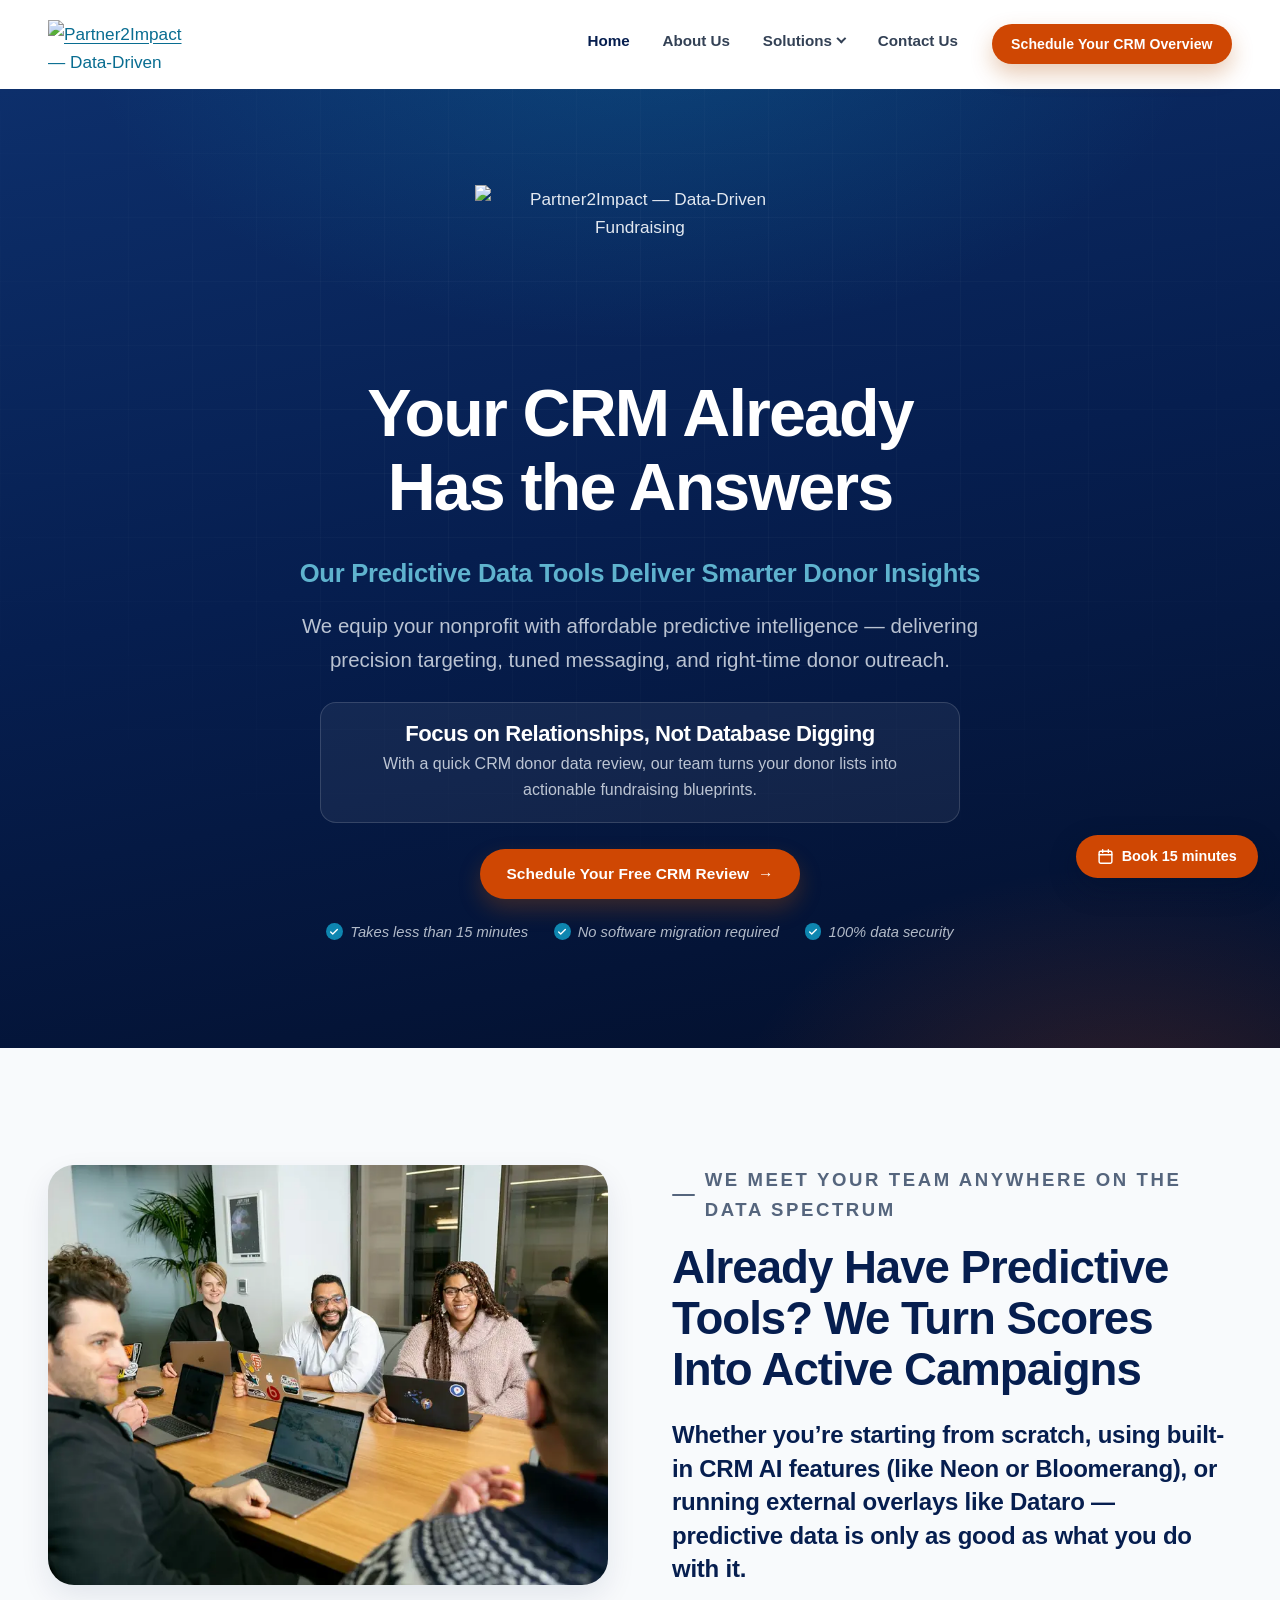
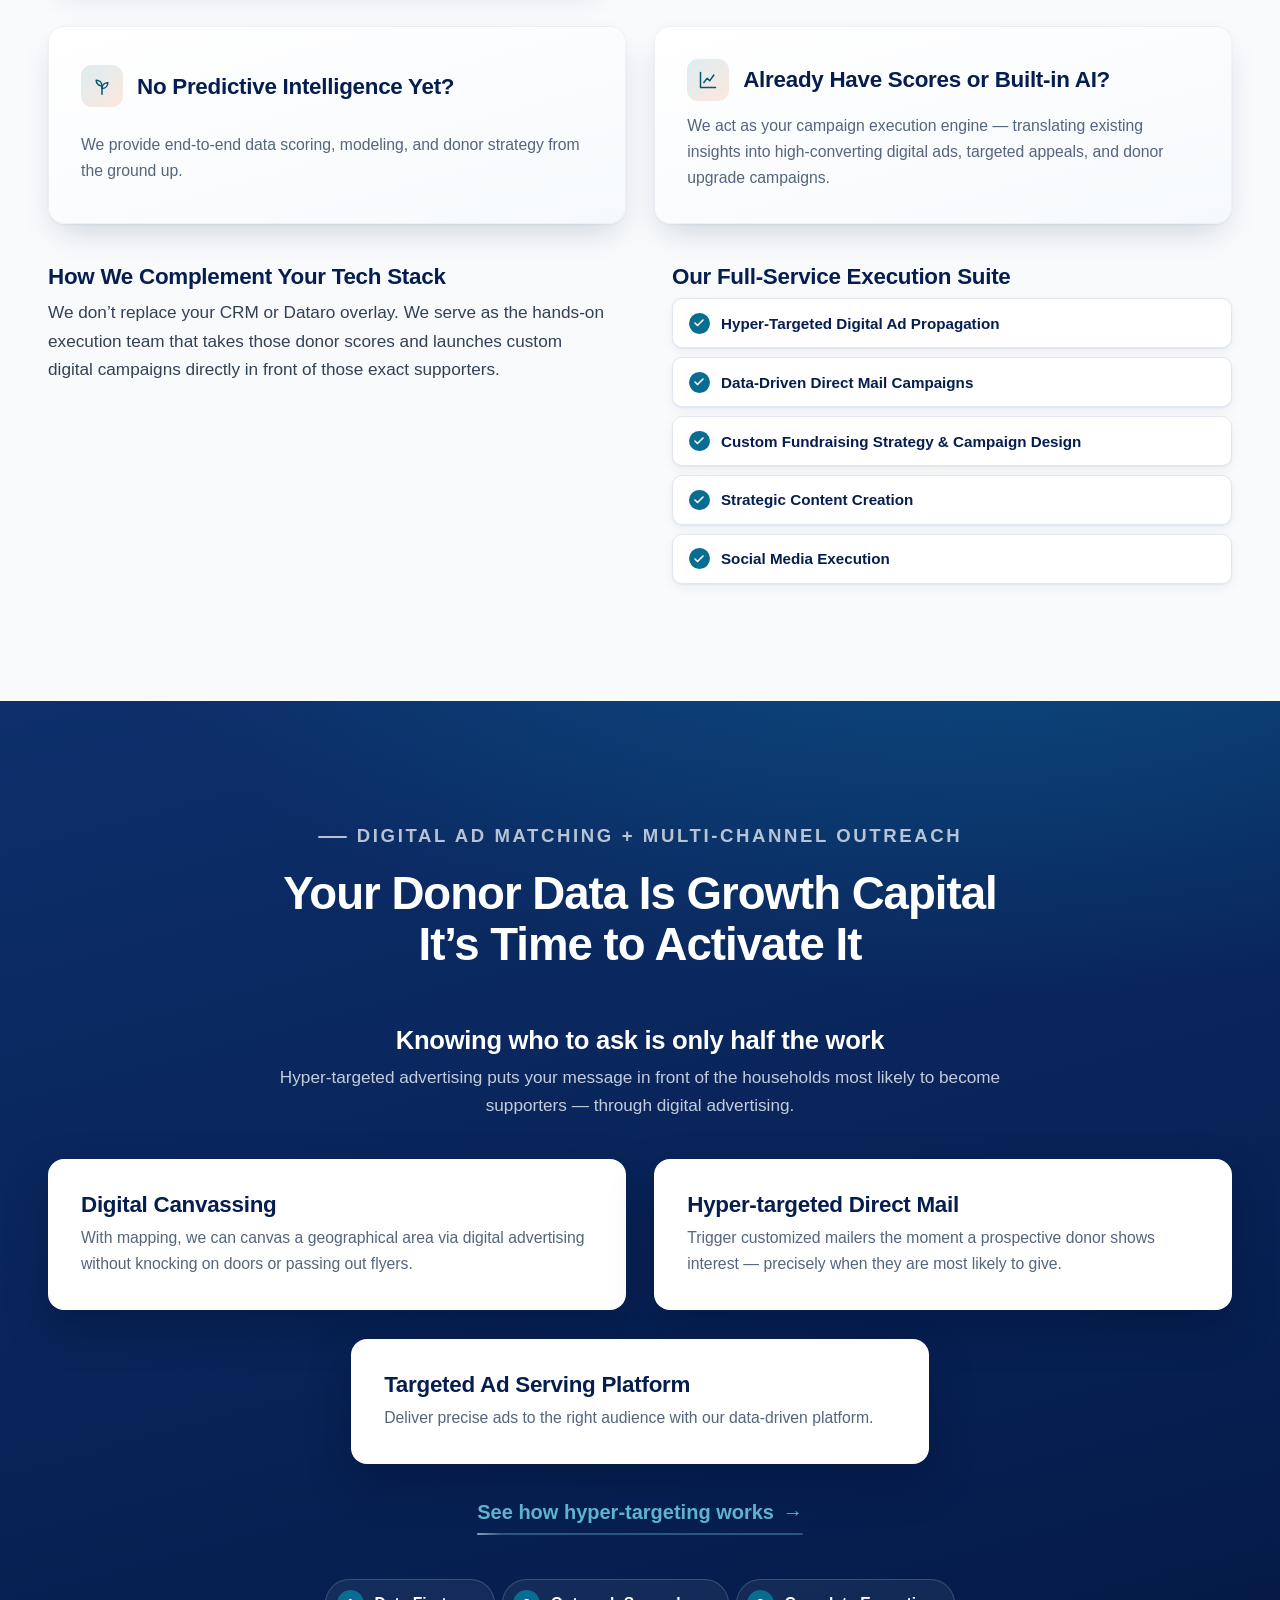
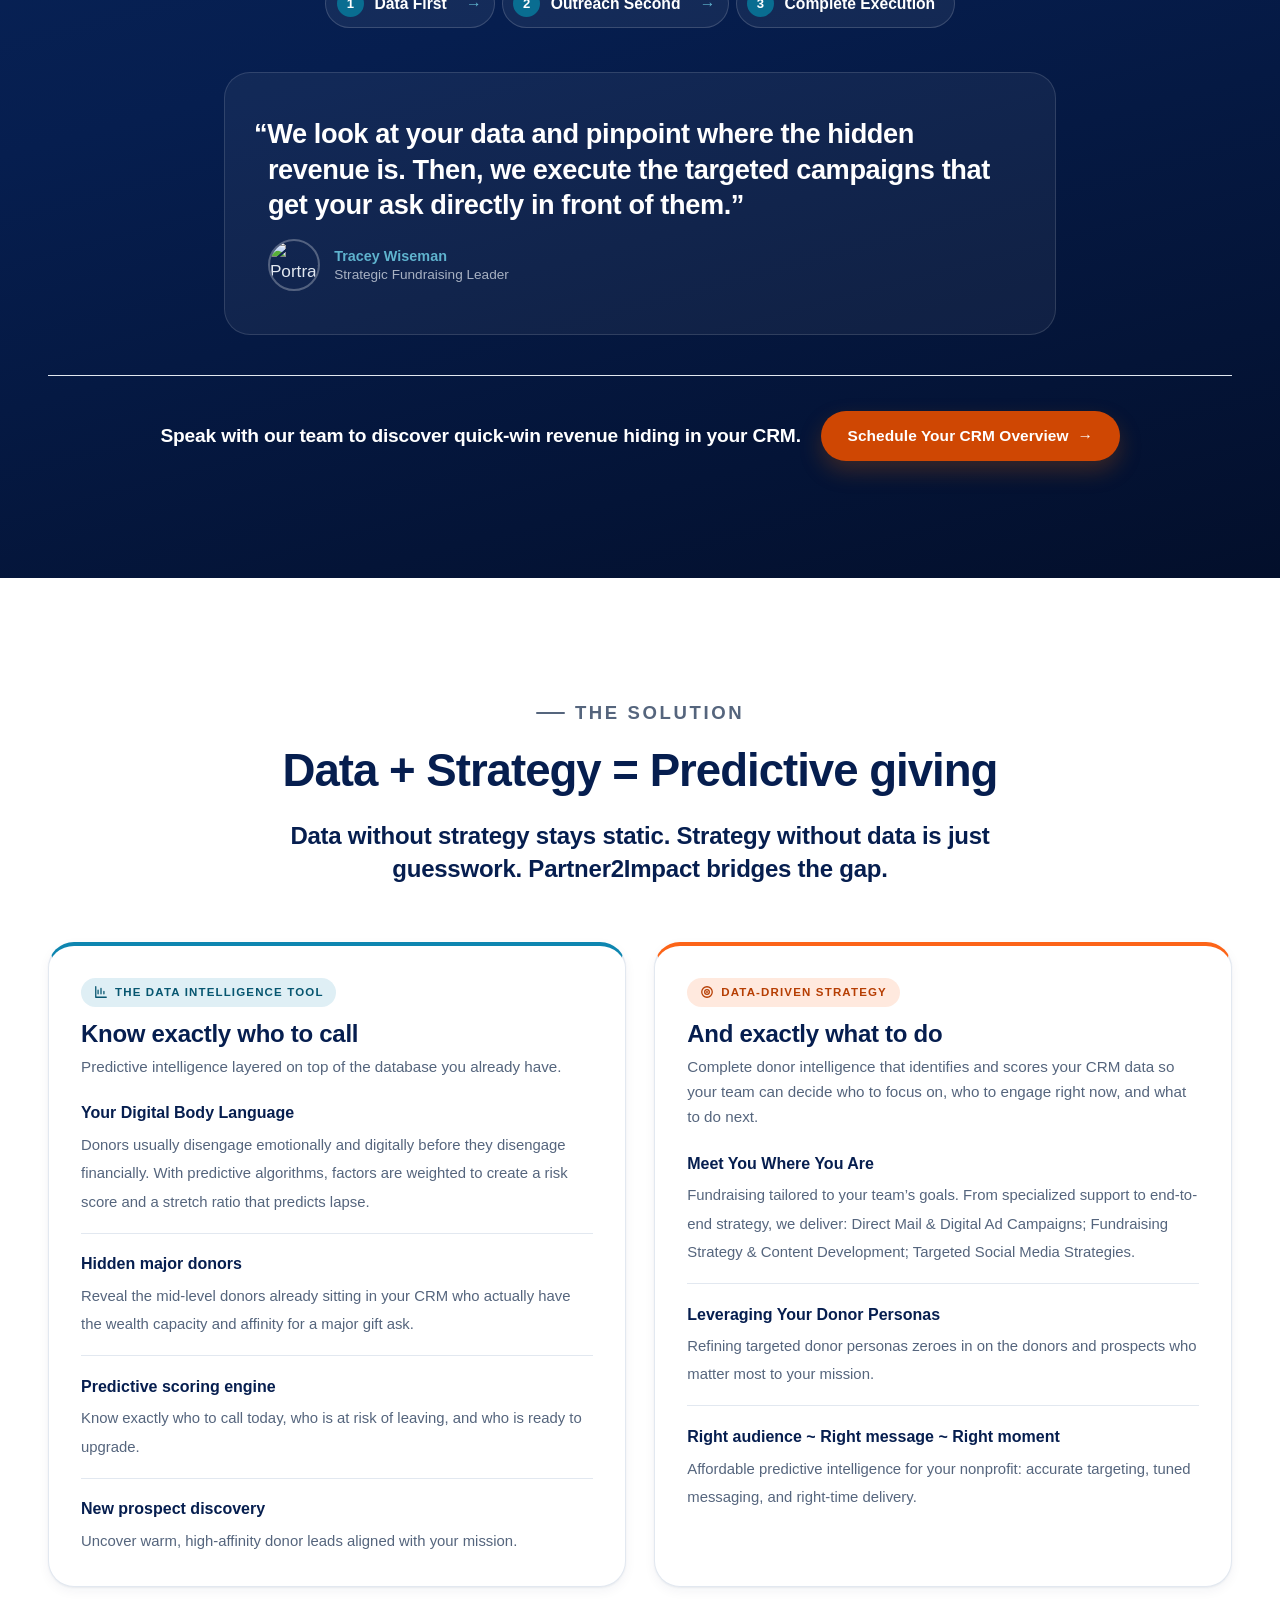
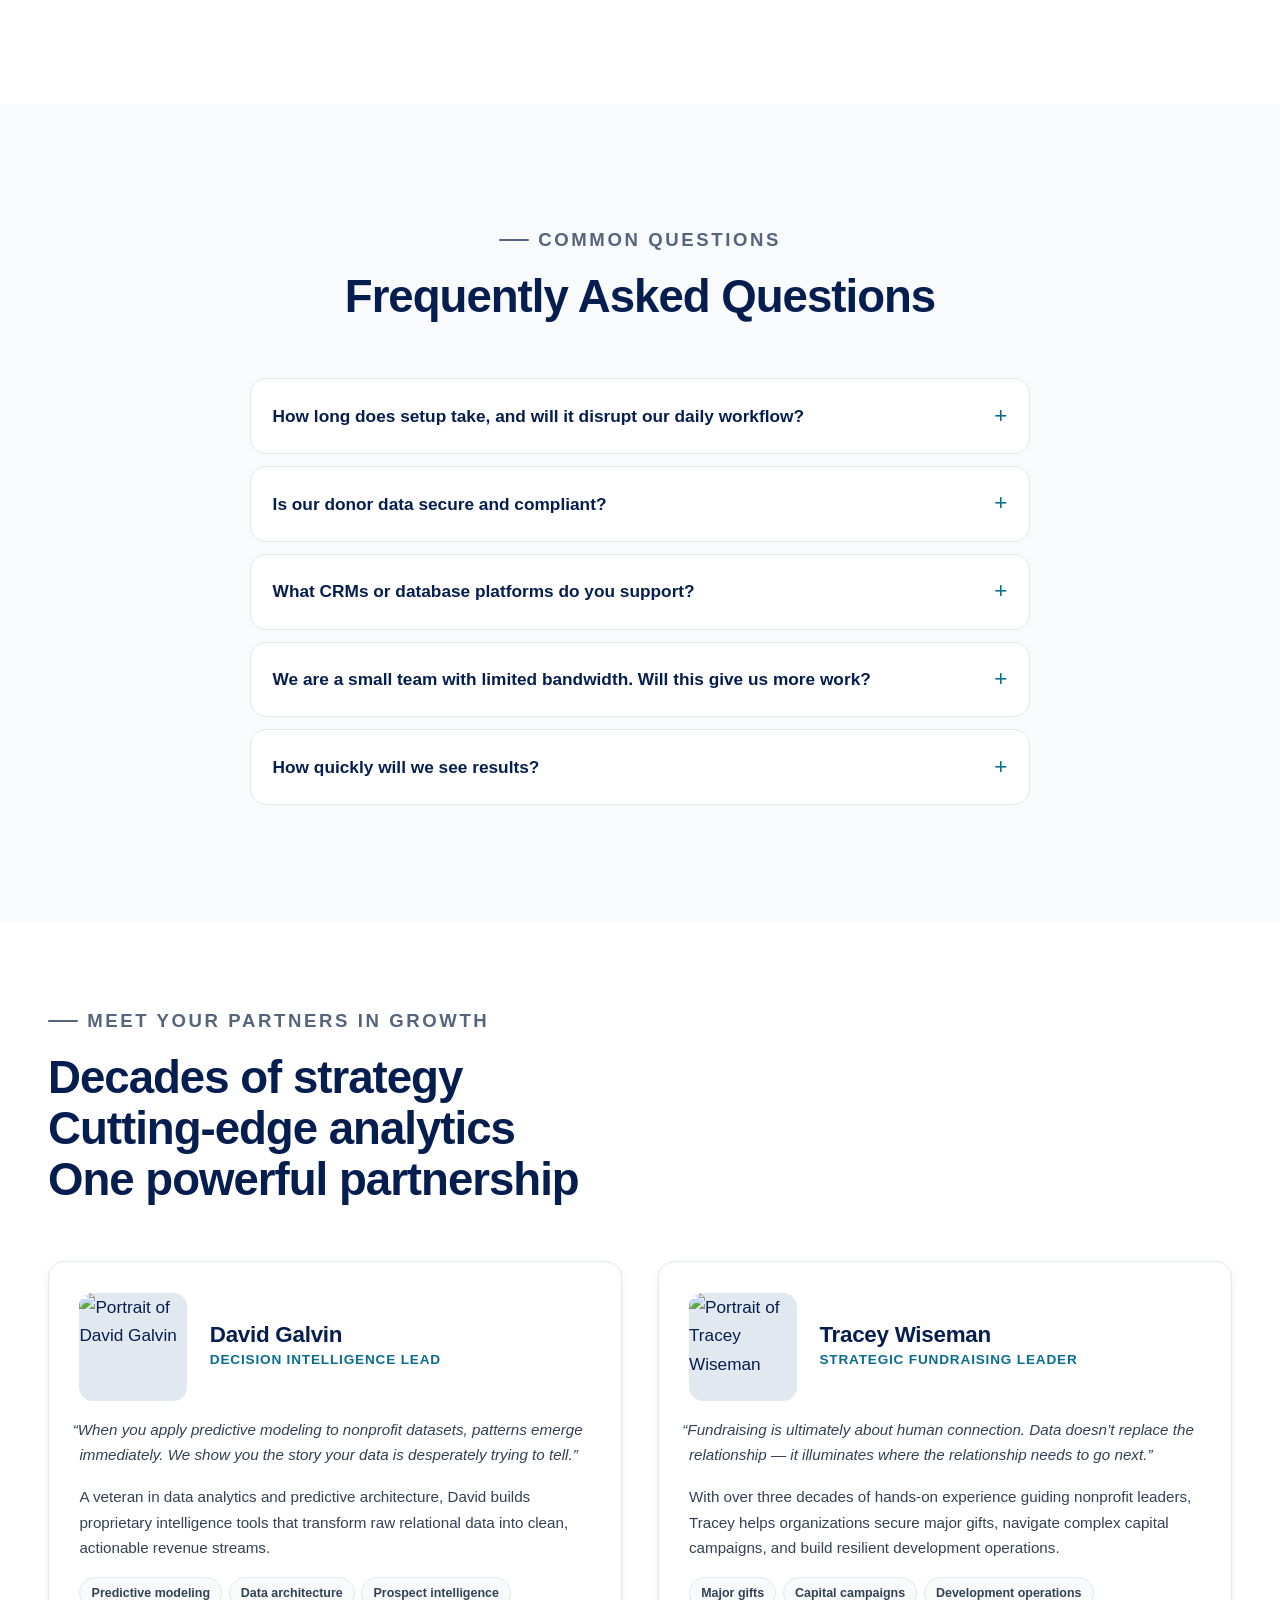
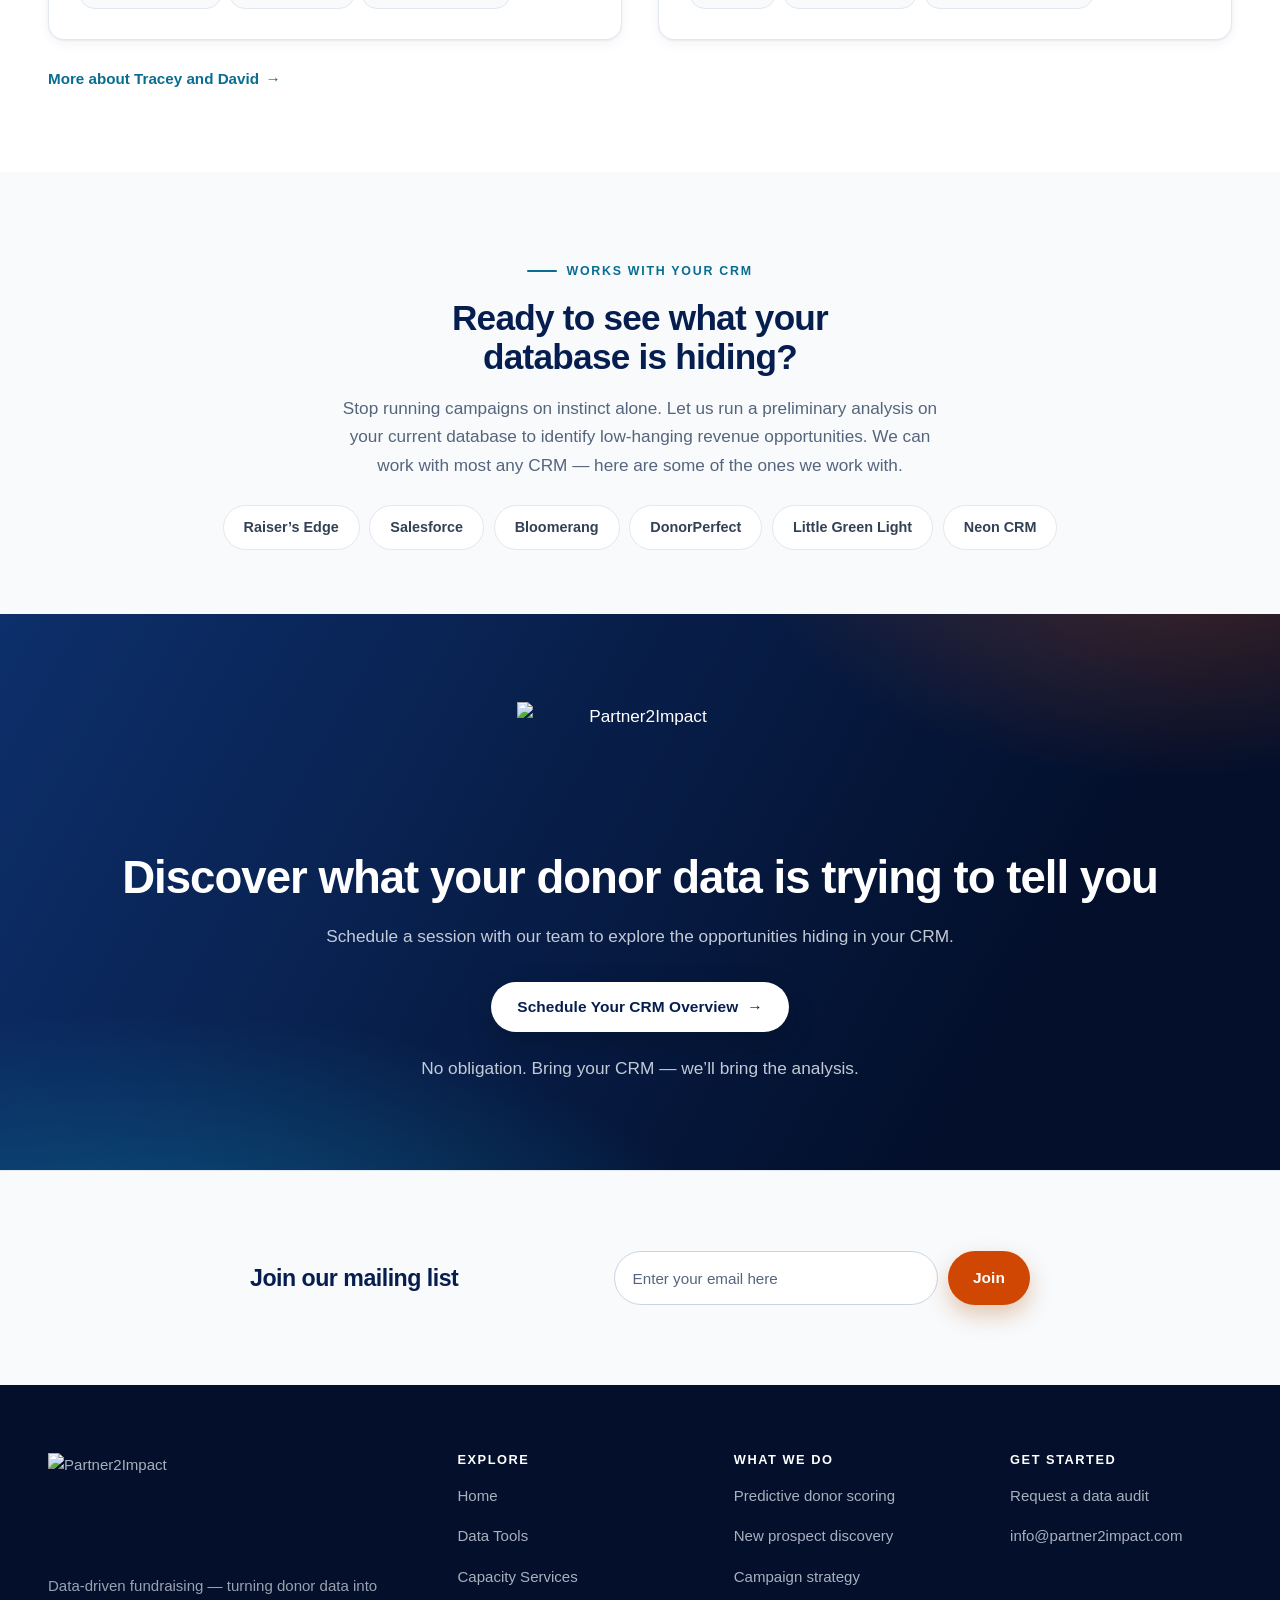
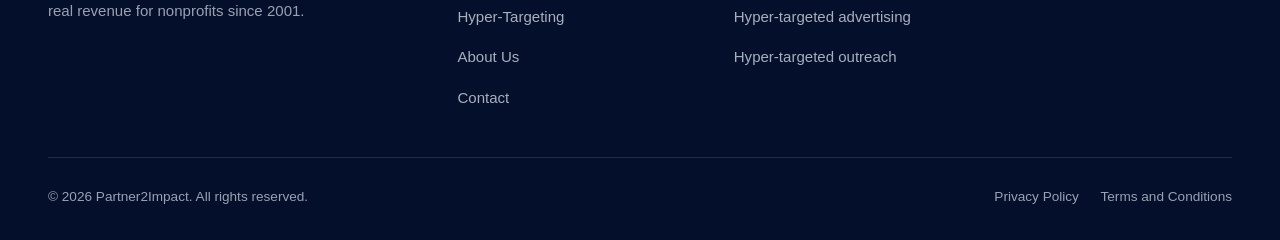
==== commit 44f6da7a: "Add stock photography to the interior heroes and the home's second section Tracey's answer to "can w" ====
--- a/index.html
+++ b/index.html
@@ -123,14 +123,23 @@
   <!-- ================= 2. ANYWHERE ON THE DATA SPECTRUM ================= -->
   <section class="section section--sand" id="spectrum">
     <div class="shell">
-      <div class="section-head section-head--center section-head--wide" data-reveal>
-        <p class="eyebrow" style="justify-content:center">We meet your team anywhere on the data spectrum</p>
-        <h2>Already Have Predictive Tools? We Turn Scores Into Active Campaigns</h2>
-        <p class="section-head__lead">
-          Whether you’re starting from scratch, using built-in CRM AI features (like Neon or
-          Bloomerang), or running external overlays like Dataro — predictive data is only as
-          good as what you do with it.
-        </p>
+      <div class="split split--flip spectrum-intro">
+        <div class="section-head" data-reveal>
+          <p class="eyebrow">We meet your team anywhere on the data spectrum</p>
+          <h2>Already Have Predictive Tools? We Turn Scores Into Active Campaigns</h2>
+          <p class="section-head__lead">
+            Whether you’re starting from scratch, using built-in CRM AI features (like Neon or
+            Bloomerang), or running external overlays like Dataro — predictive data is only as
+            good as what you do with it.
+          </p>
+        </div>
+        <div class="split-media" data-reveal data-reveal-delay="100">
+          <img src="assets/img/stock-team-1200.webp"
+               srcset="assets/img/stock-team-800.webp 800w, assets/img/stock-team-1200.webp 1200w"
+               sizes="(max-width: 800px) 100vw, 45vw"
+               width="1200" height="900" loading="lazy" decoding="async"
+               alt="A nonprofit team working together around a table">
+        </div>
       </div>
 
       <div class="grid grid--2">
--- a/assets/css/styles.css
+++ b/assets/css/styles.css
@@ -793,6 +793,23 @@
   color: var(--slate-700);
 }
 
+/* Interior heroes carry a photograph beside the words. Stock from Unsplash,
+   cropped to a fixed ratio so the column holds its shape while the image
+   loads; the About portrait runs taller because that hero's headline does. */
+.page-hero__grid {
+  display: grid;
+  grid-template-columns: minmax(0, 1.15fr) minmax(0, 0.85fr);
+  gap: clamp(2rem, 1rem + 4vw, 4rem);
+  align-items: center;
+}
+.page-hero__media img { width: 100%; height: auto; aspect-ratio: 4 / 3; object-fit: cover; display: block; }
+.page-hero__media--tall img { aspect-ratio: 4 / 5; }
+@media (max-width: 800px) {
+  .page-hero__grid { grid-template-columns: 1fr; gap: 1.75rem; }
+  .page-hero__media img { aspect-ratio: 16 / 10; }
+  .page-hero__media--tall img { aspect-ratio: 4 / 3; }
+}
+
 .breadcrumb {
   display: flex; gap: 0.5rem; align-items: center;
   list-style: none; margin: 0 0 1.15rem; padding: 0;
@@ -892,6 +909,10 @@
 /* "Our Full-Service Execution Suite" is a list of five services. As plain
    bullets it is the wall of text Eduardo asked to avoid; as a checklist of
    white rows it reads as a menu, which is what it is. */
+/* The section opens as a photo-and-words pair rather than a centred head. */
+.spectrum-intro { margin-bottom: clamp(1.75rem, 1.4rem + 1.5vw, 2.5rem); }
+.spectrum-intro .section-head { margin-bottom: 0; max-width: none; }
+.spectrum-intro .split-media img { width: 100%; height: auto; aspect-ratio: 4 / 3; object-fit: cover; display: block; }
 .spectrum-split { margin-top: clamp(1.75rem, 1.4rem + 1.5vw, 2.5rem); }
 .spectrum-split > div { align-self: start; }
 .spectrum-split h3 { margin-bottom: 0.6rem; }
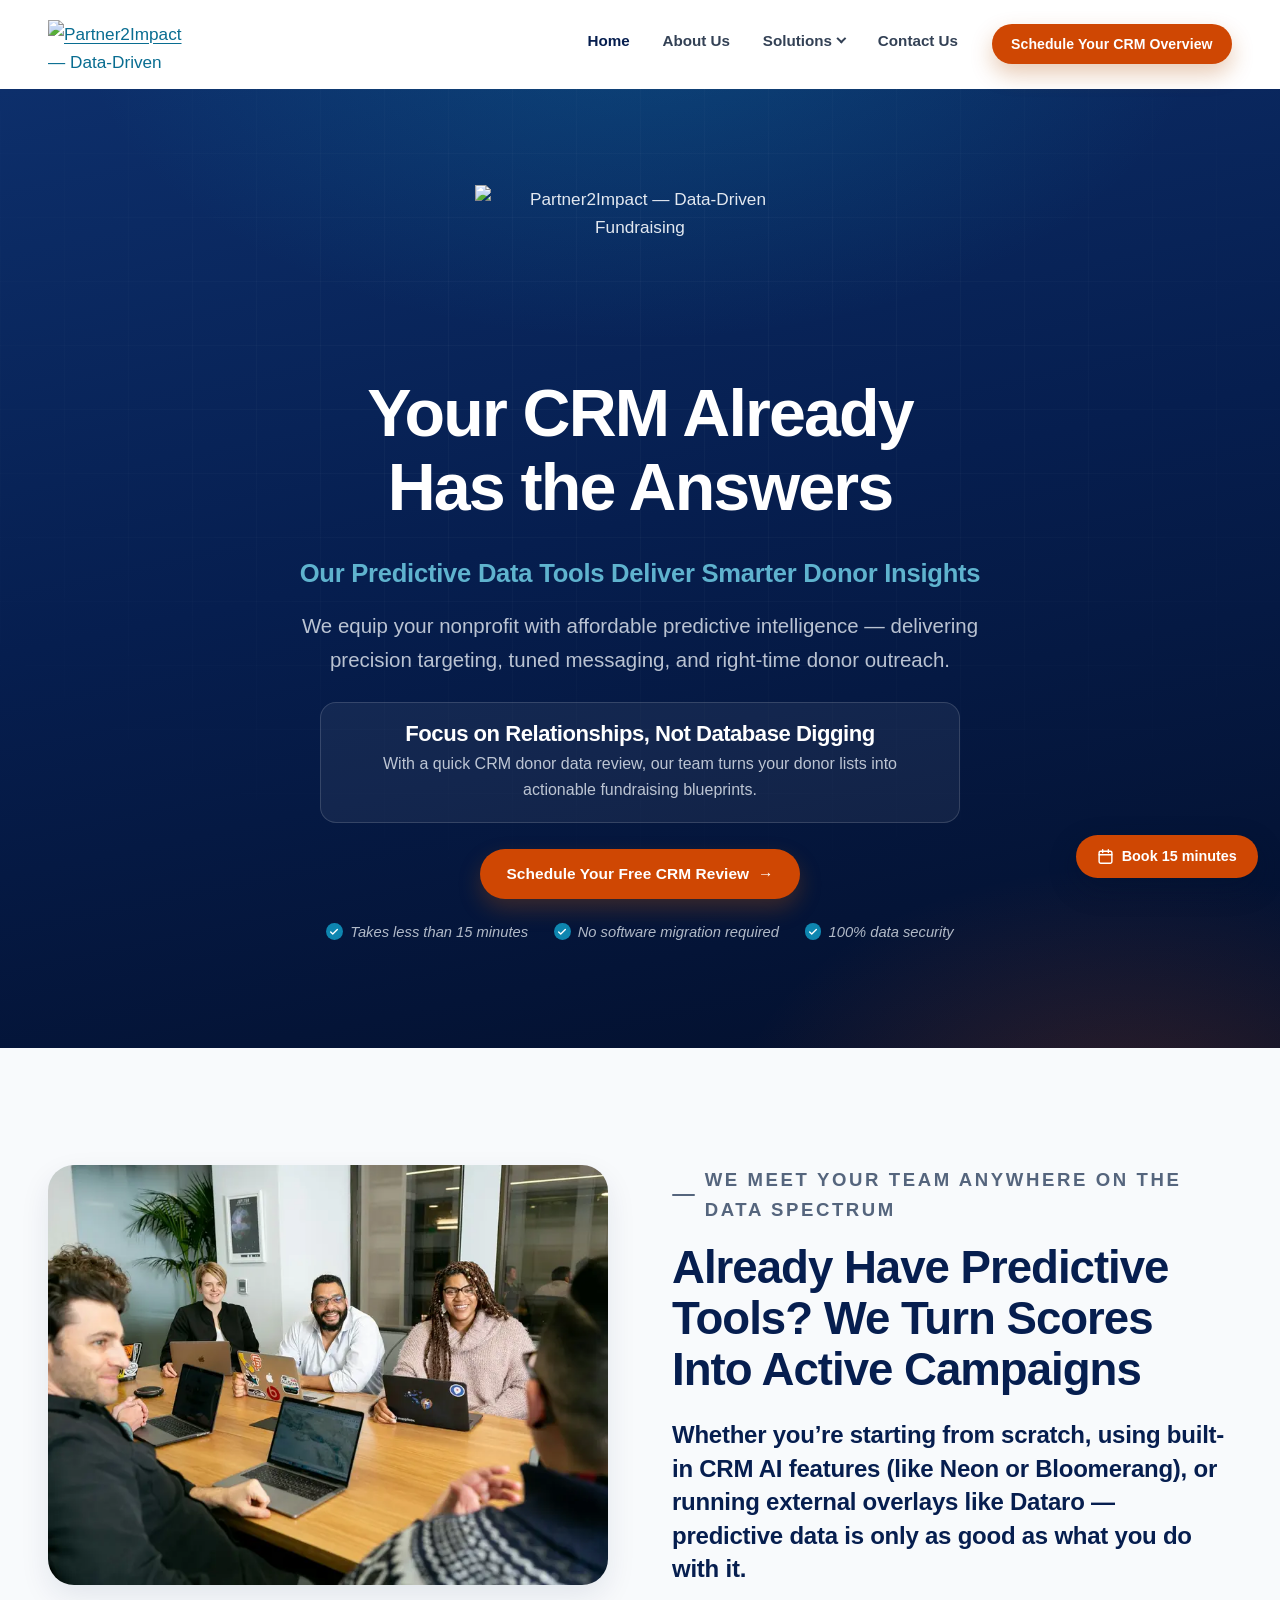
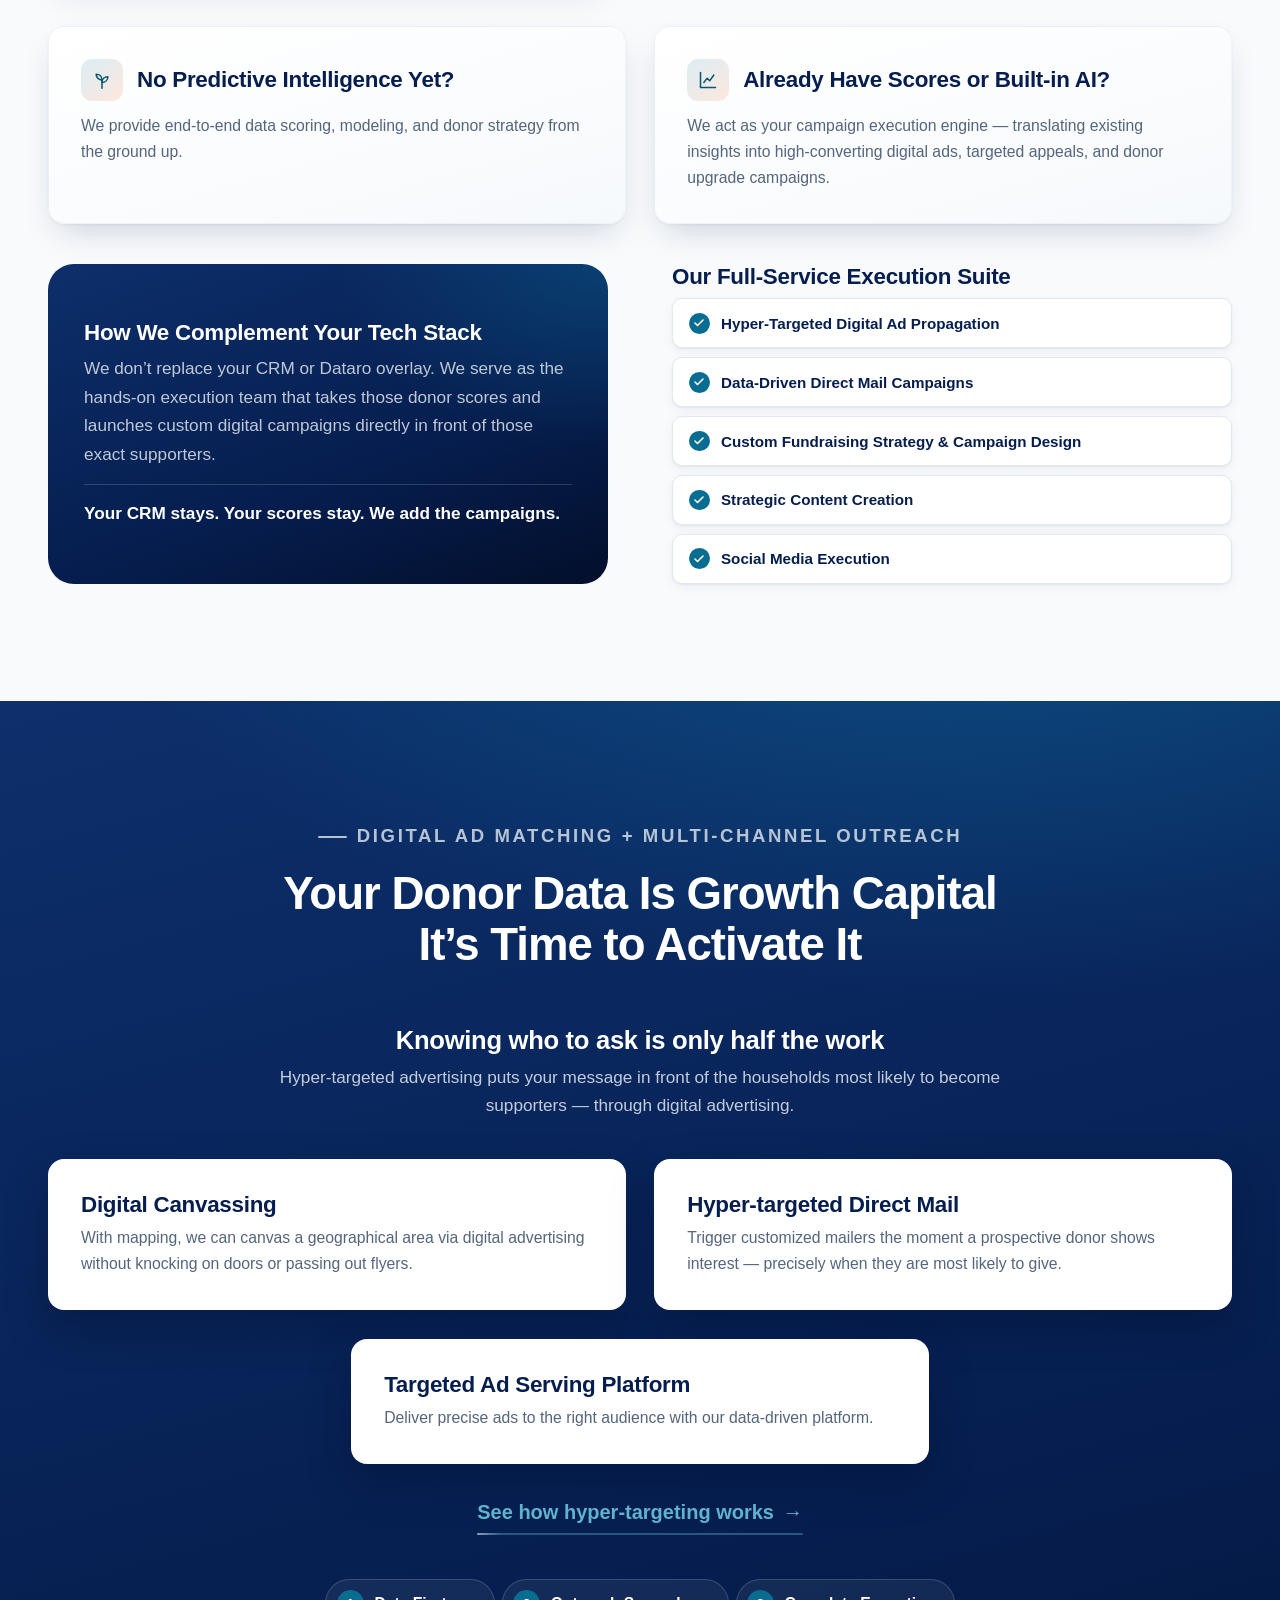
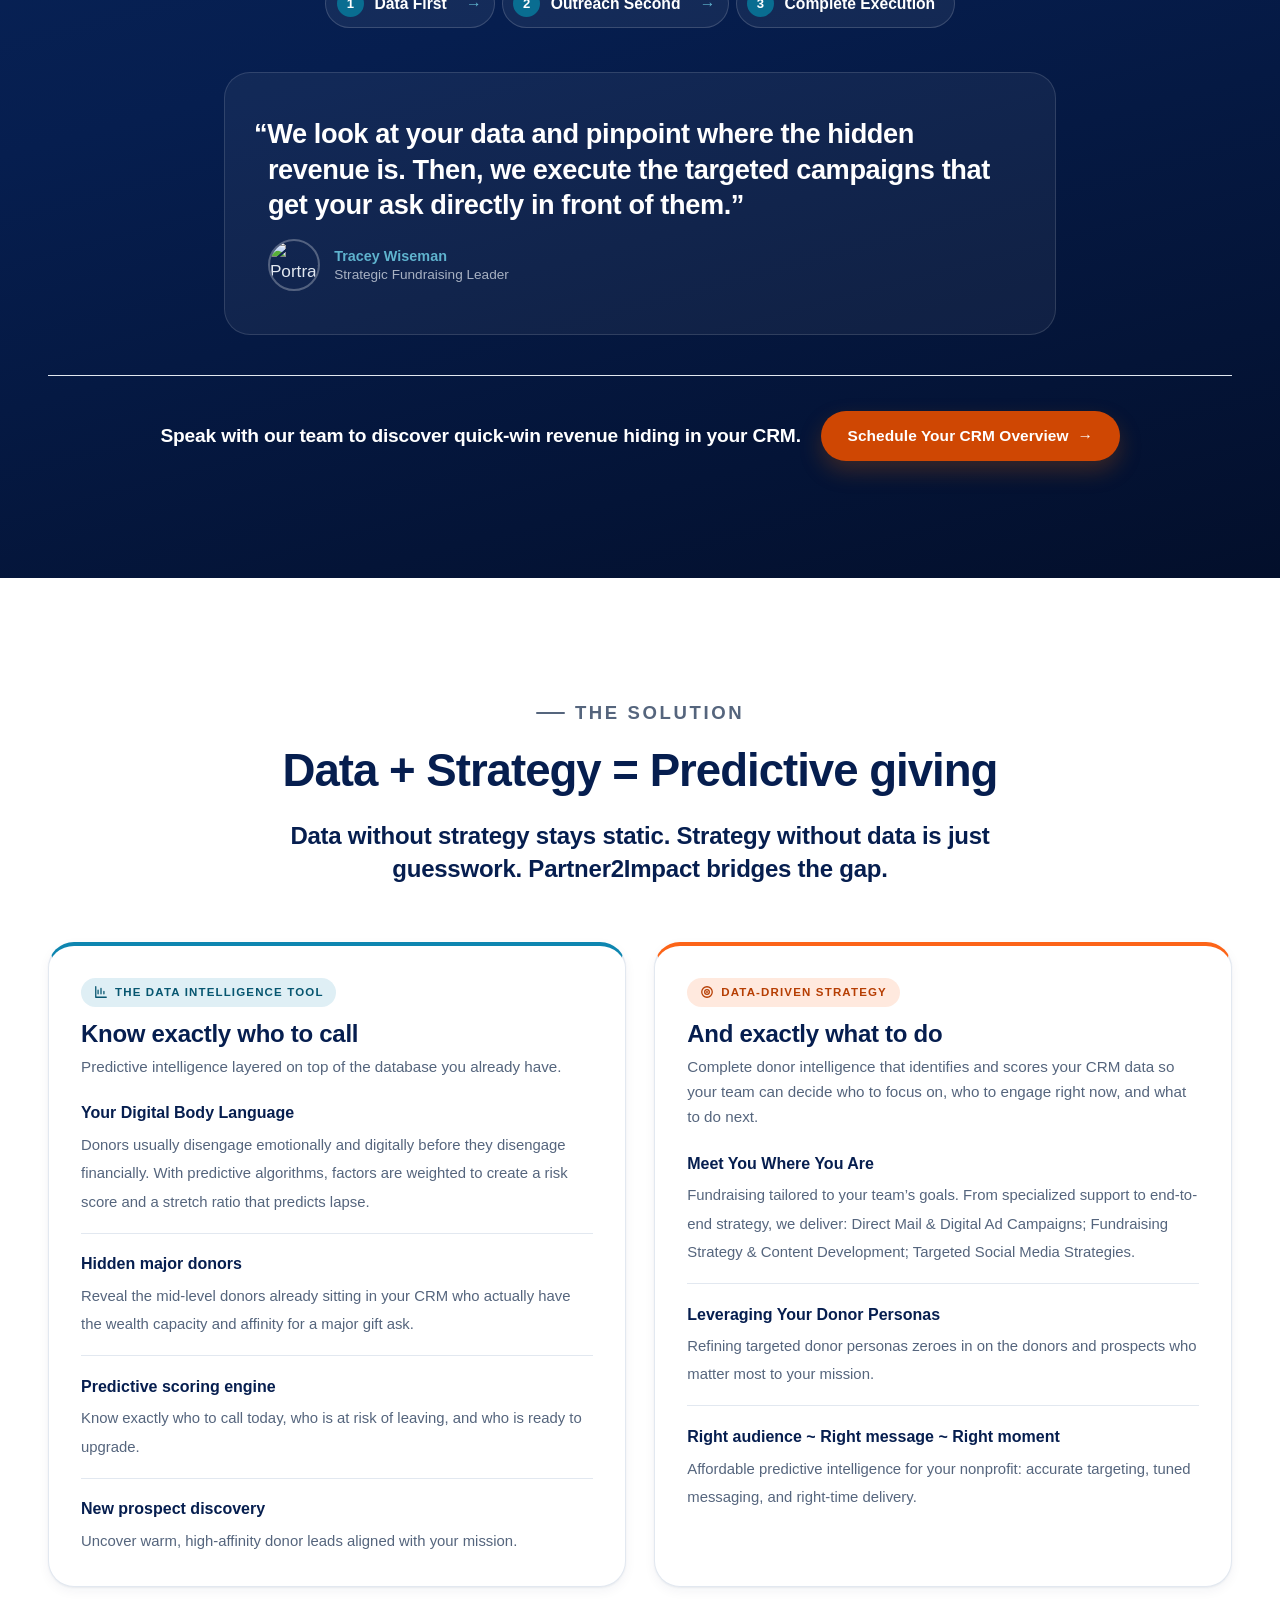
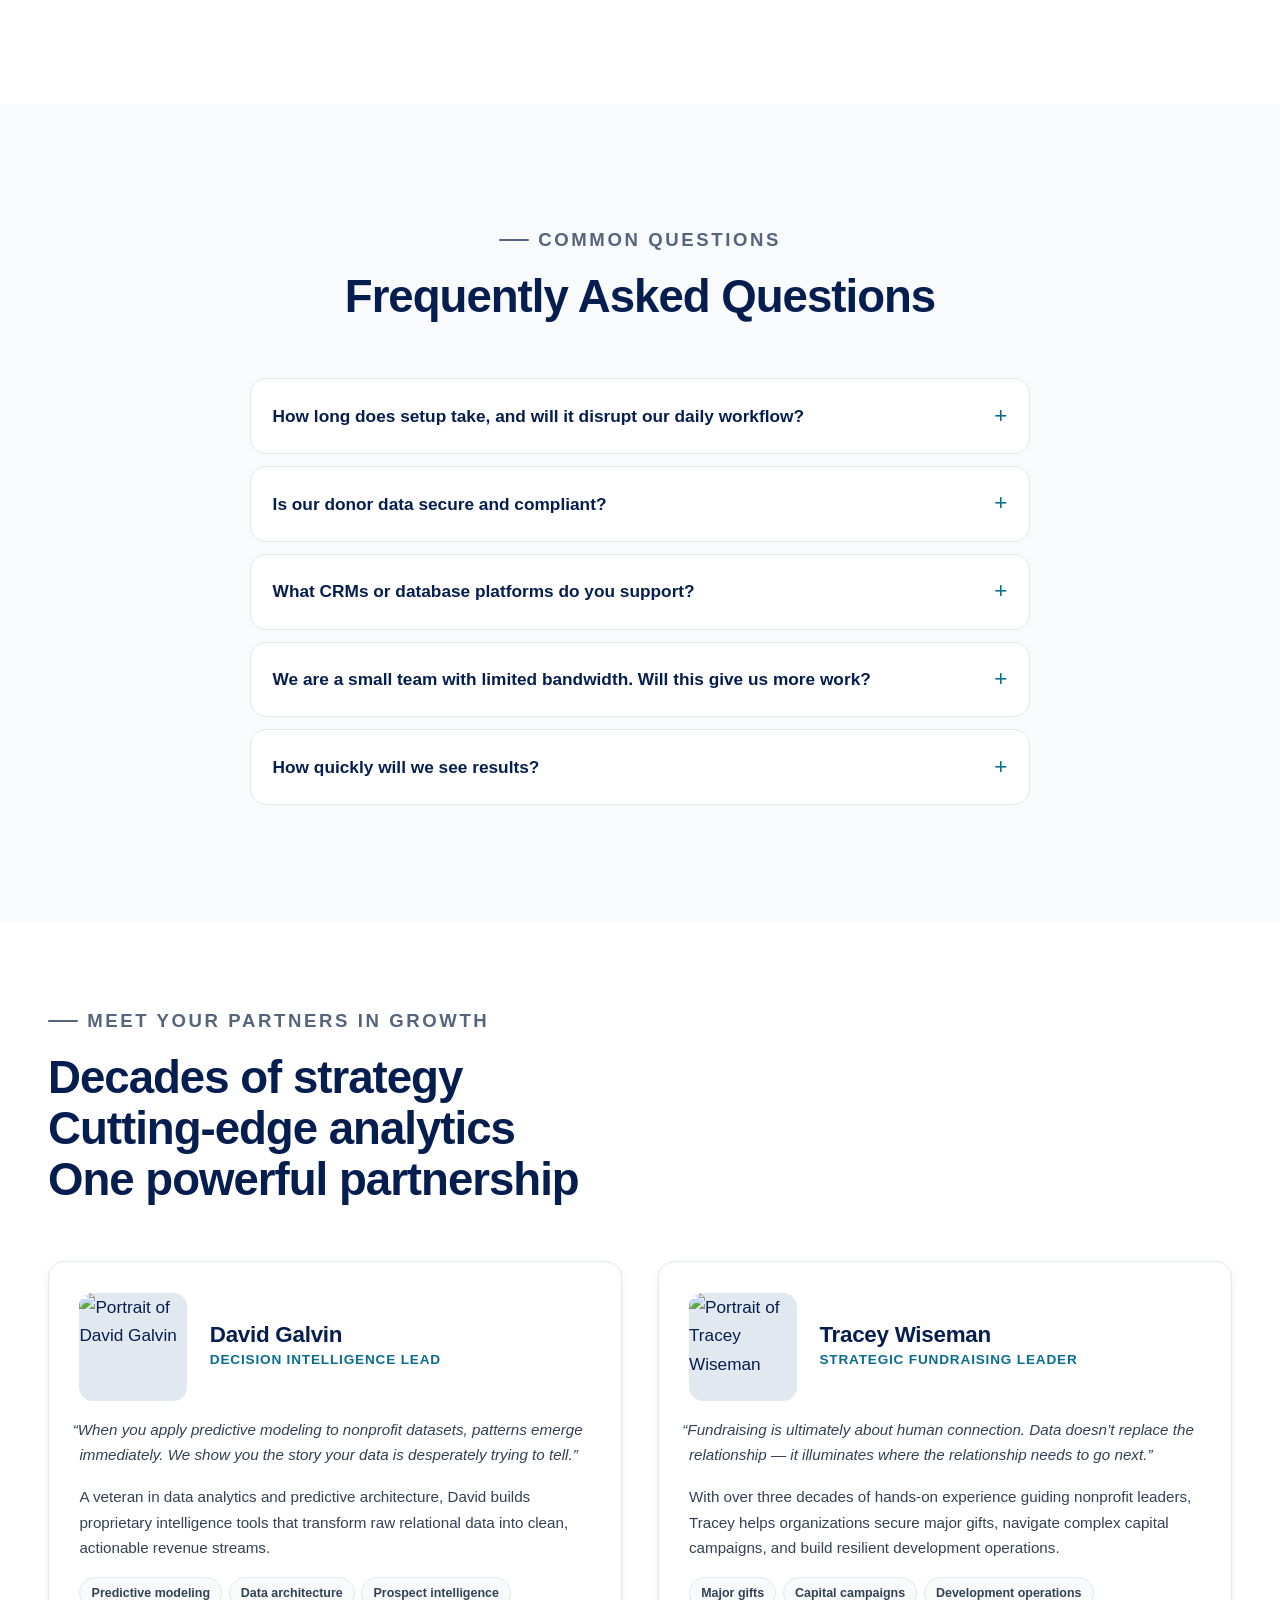
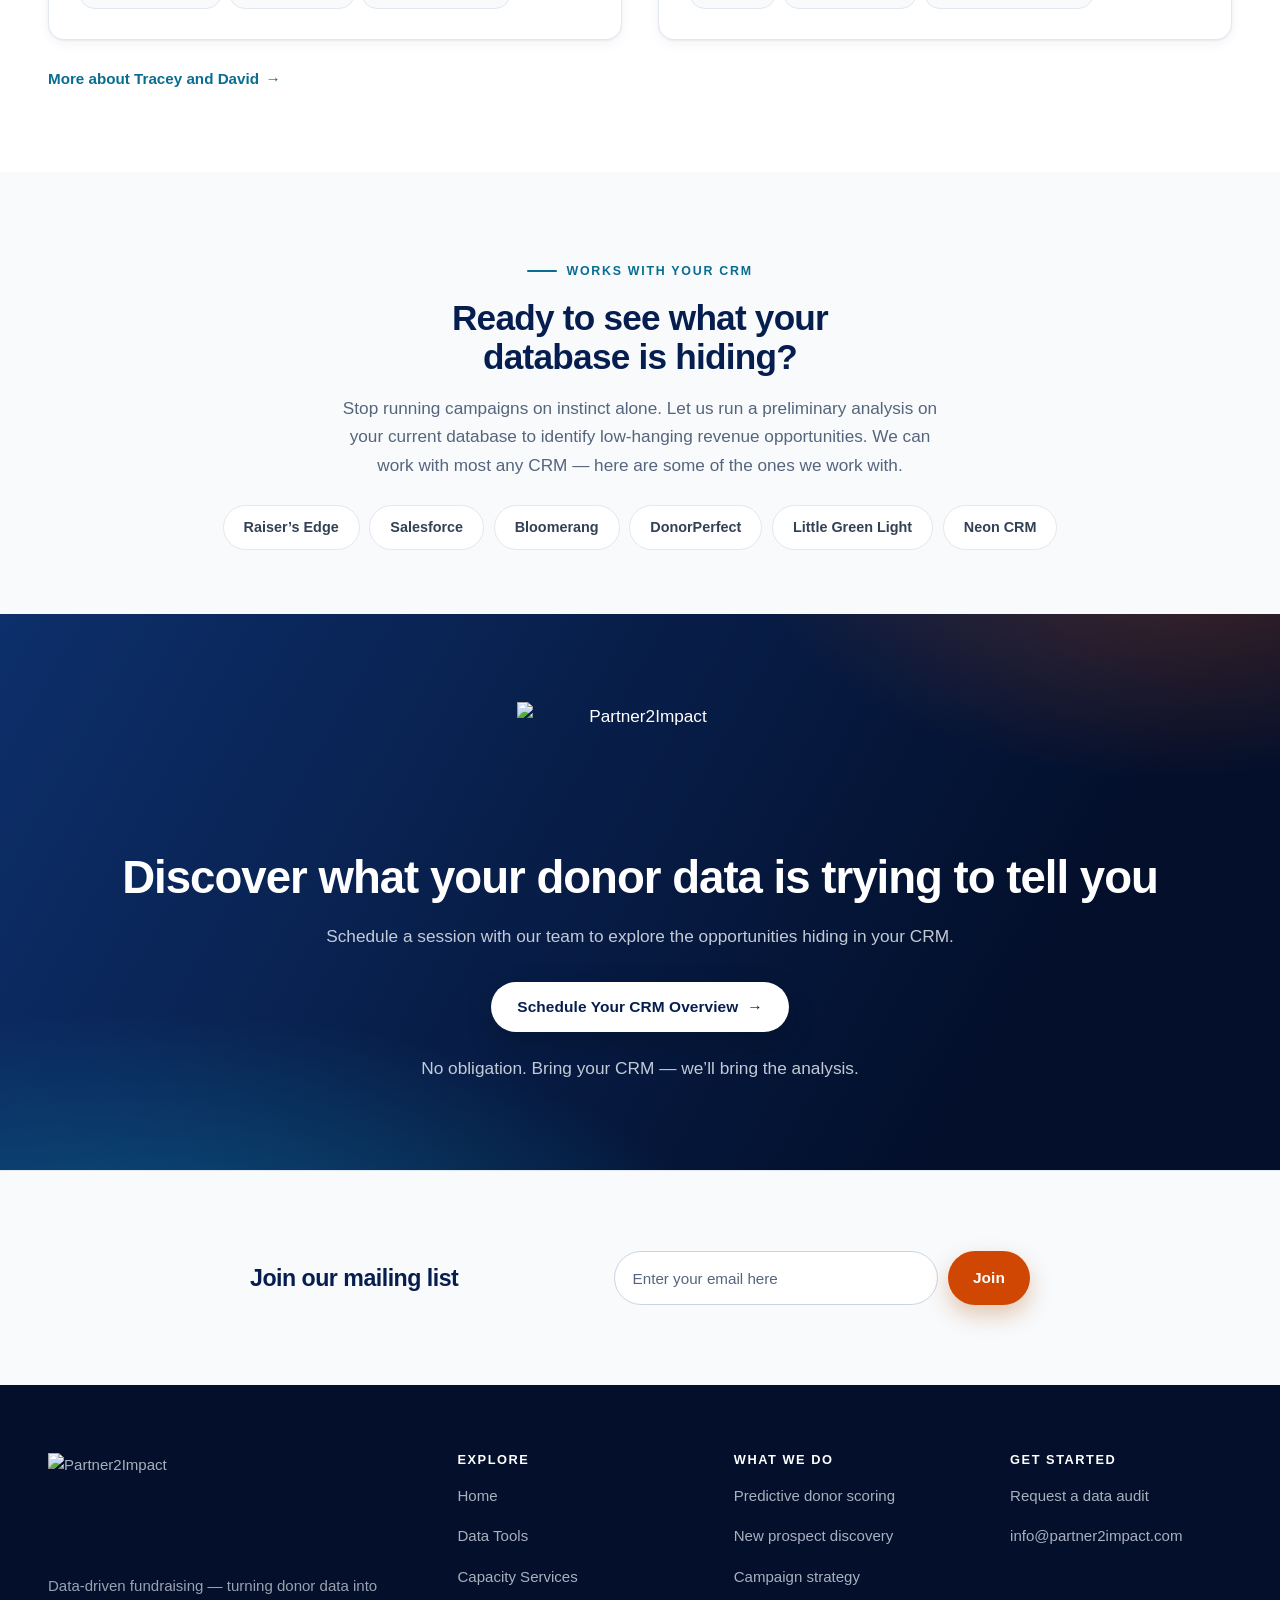
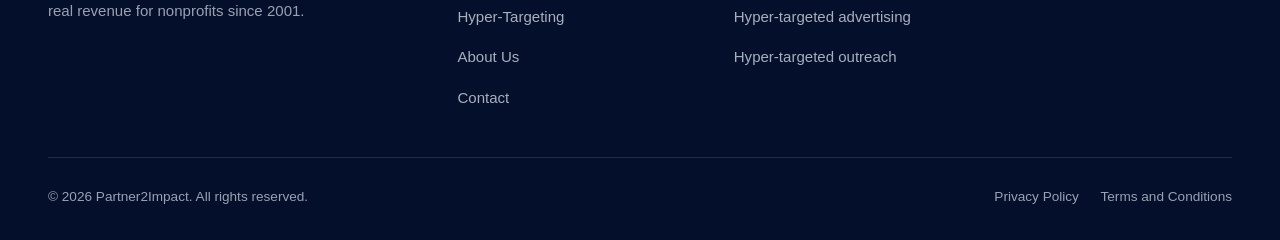
==== commit 7929bceb: "Tighten layouts: fill grid holes, anchor team photos, stretch hero media - Third card in a two-up gr" ====
--- a/index.html
+++ b/index.html
@@ -161,13 +161,14 @@
       </div>
 
       <div class="split spectrum-split">
-        <div data-reveal>
+        <div class="stack-plate" data-reveal>
           <h3>How We Complement Your Tech Stack</h3>
           <p>
             We don’t replace your CRM or Dataro overlay. We serve as the hands-on execution
             team that takes those donor scores and launches custom digital campaigns directly
             in front of those exact supporters.
           </p>
+          <p class="stack-plate__note">Your CRM stays. Your scores stay. We add the campaigns.</p>
         </div>
         <div data-reveal data-reveal-delay="100">
           <h3>Our Full-Service Execution Suite</h3>
--- a/assets/css/styles.css
+++ b/assets/css/styles.css
@@ -802,11 +802,15 @@
   gap: clamp(2rem, 1rem + 4vw, 4rem);
   align-items: center;
 }
-.page-hero__media img { width: 100%; height: auto; aspect-ratio: 4 / 3; object-fit: cover; display: block; }
-.page-hero__media--tall img { aspect-ratio: 4 / 5; }
+.page-hero__media { align-self: stretch; display: flex; }
+.page-hero__media img {
+  width: 100%; height: 100%; min-height: clamp(18rem, 12rem + 14vw, 26rem);
+  object-fit: cover; display: block;
+}
+.page-hero__media--tall img { min-height: clamp(22rem, 14rem + 18vw, 32rem); }
 @media (max-width: 800px) {
   .page-hero__grid { grid-template-columns: 1fr; gap: 1.75rem; }
-  .page-hero__media img { aspect-ratio: 16 / 10; }
+  .page-hero__media img { height: auto; min-height: 0; aspect-ratio: 16 / 10; }
   .page-hero__media--tall img { aspect-ratio: 4 / 3; }
 }
 
@@ -914,7 +918,29 @@
 .spectrum-intro .section-head { margin-bottom: 0; max-width: none; }
 .spectrum-intro .split-media img { width: 100%; height: auto; aspect-ratio: 4 / 3; object-fit: cover; display: block; }
 .spectrum-split { margin-top: clamp(1.75rem, 1.4rem + 1.5vw, 2.5rem); }
-.spectrum-split > div { align-self: start; }
+.spectrum-split > div { align-self: stretch; }
+.stack-plate {
+  display: flex;
+  flex-direction: column;
+  justify-content: center;
+  gap: 0.6rem;
+  padding: clamp(1.5rem, 1.2rem + 1.4vw, 2.25rem);
+  border-radius: var(--radius-lg);
+  background:
+    radial-gradient(26rem 18rem at 100% 0%, rgba(14, 134, 176, 0.28), transparent 65%),
+    linear-gradient(160deg, var(--navy-700), var(--navy) 60%, var(--navy-900));
+  color: #e2e8f0;
+}
+.spectrum-split .stack-plate h3 { color: #fff; margin: 0; }
+.spectrum-split .stack-plate p { margin: 0; color: rgba(226, 232, 240, 0.84); }
+.spectrum-split .stack-plate__note {
+  margin-top: 0.4rem !important;
+  padding-top: 0.9rem;
+  border-top: 1px solid rgba(255, 255, 255, 0.16);
+  font-family: var(--font-display);
+  font-weight: 700;
+  color: #fff !important;
+}
 .spectrum-split h3 { margin-bottom: 0.6rem; }
 .spectrum-split p { color: var(--slate-700); }
 .suite { display: grid; gap: 0.55rem; margin: 0; padding: 0; list-style: none; }
@@ -988,7 +1014,9 @@
 .card--icon-side .card-icon { grid-area: icon; width: 2.6rem; height: 2.6rem; margin: 0; border-radius: 11px; }
 .card--icon-side .card-icon svg { width: 20px; height: 20px; }
 .card--icon-side h3 { grid-area: title; margin: 0; }
-.card--icon-side p { grid-area: body; margin: 0; }
+.card--icon-side p { grid-area: body; margin: 0; align-self: start; }
+/* Cards of uneven length sit in one row: keep the text at the top, not floating mid-card. */
+.card--icon-side { grid-template-rows: auto 1fr; }
 
 /* Numbered process steps */
 .steps { counter-reset: step; }
@@ -1031,6 +1059,9 @@
 
 /* Two-up card pair sized for the narrower column inside a split */
 .grid--pair { grid-template-columns: repeat(auto-fit, minmax(min(100%, 13rem), 1fr)); }
+/* Three cards in a two-up grid left a hole beside the third. Whichever card
+   is both third and last takes the full row, so the group closes cleanly. */
+.grid--pair > :nth-child(3):last-child { grid-column: 1 / -1; }
 
 .split-media {
   position: relative;
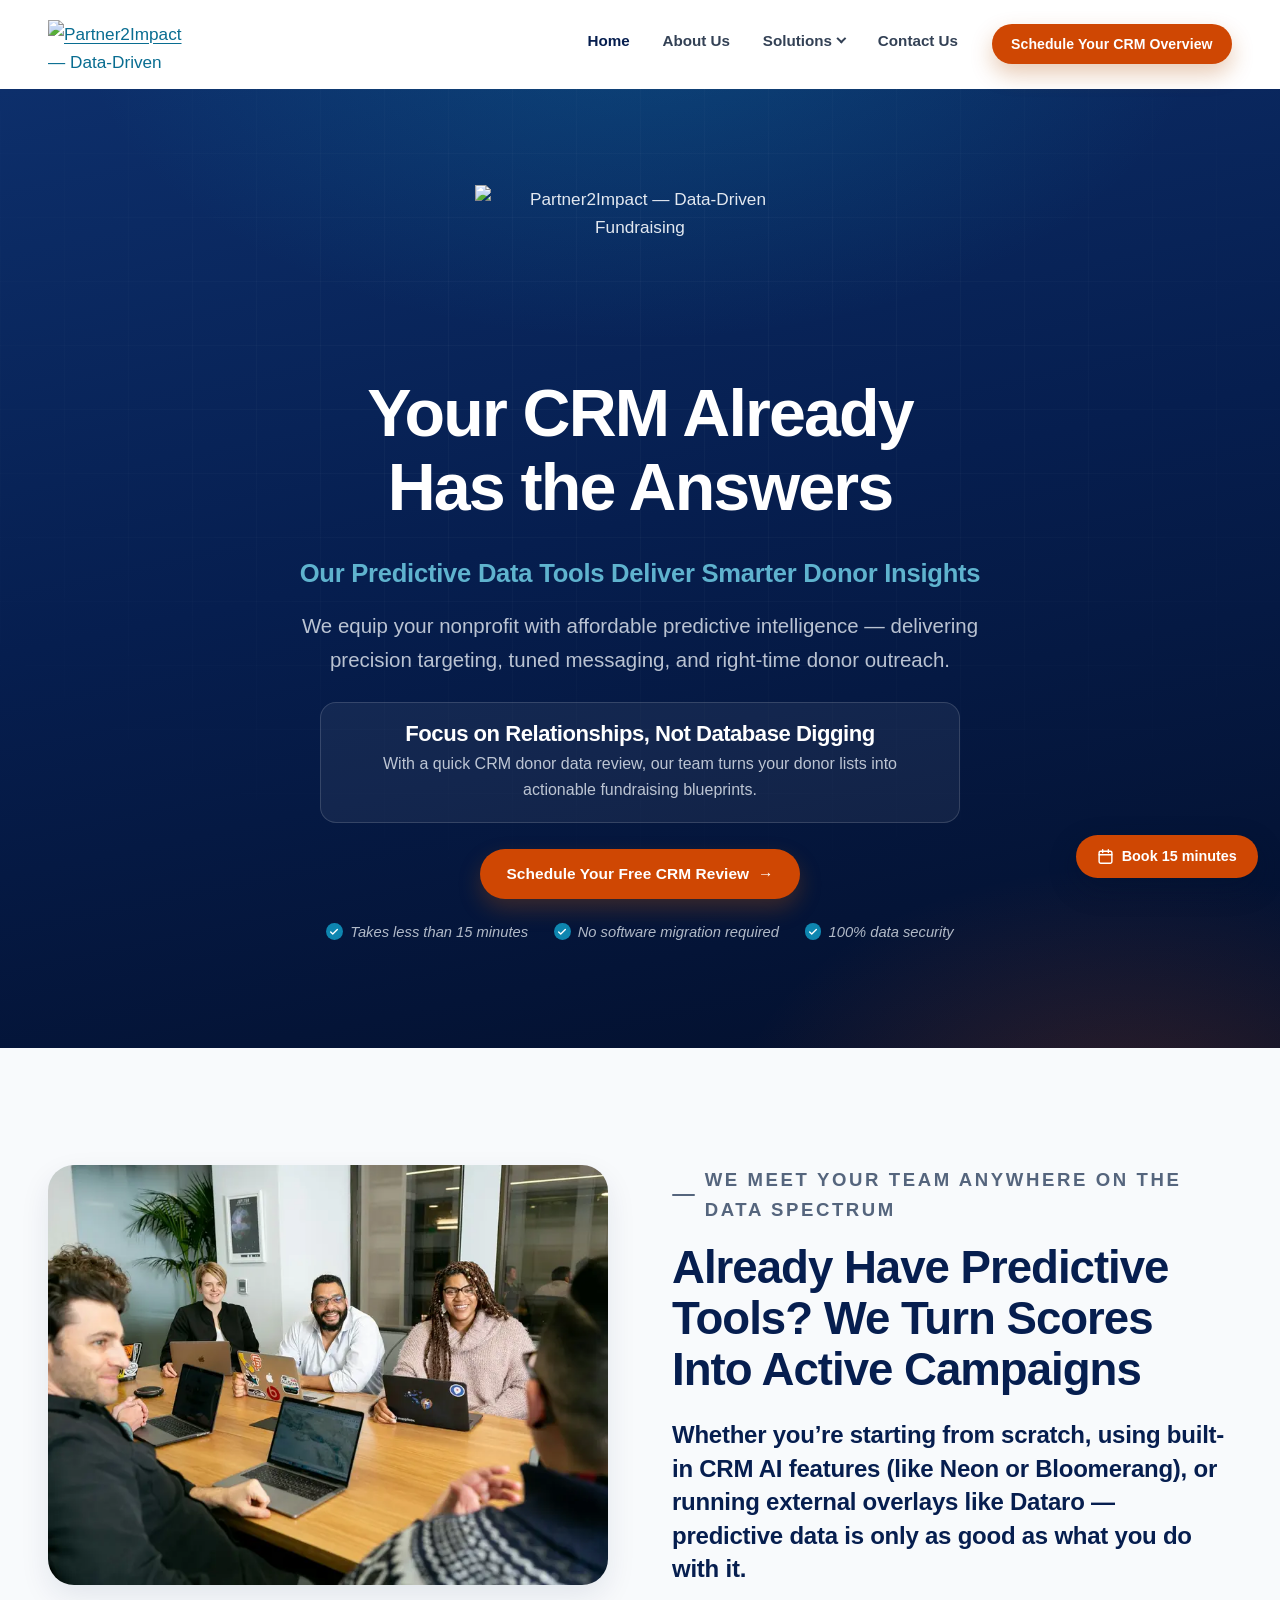
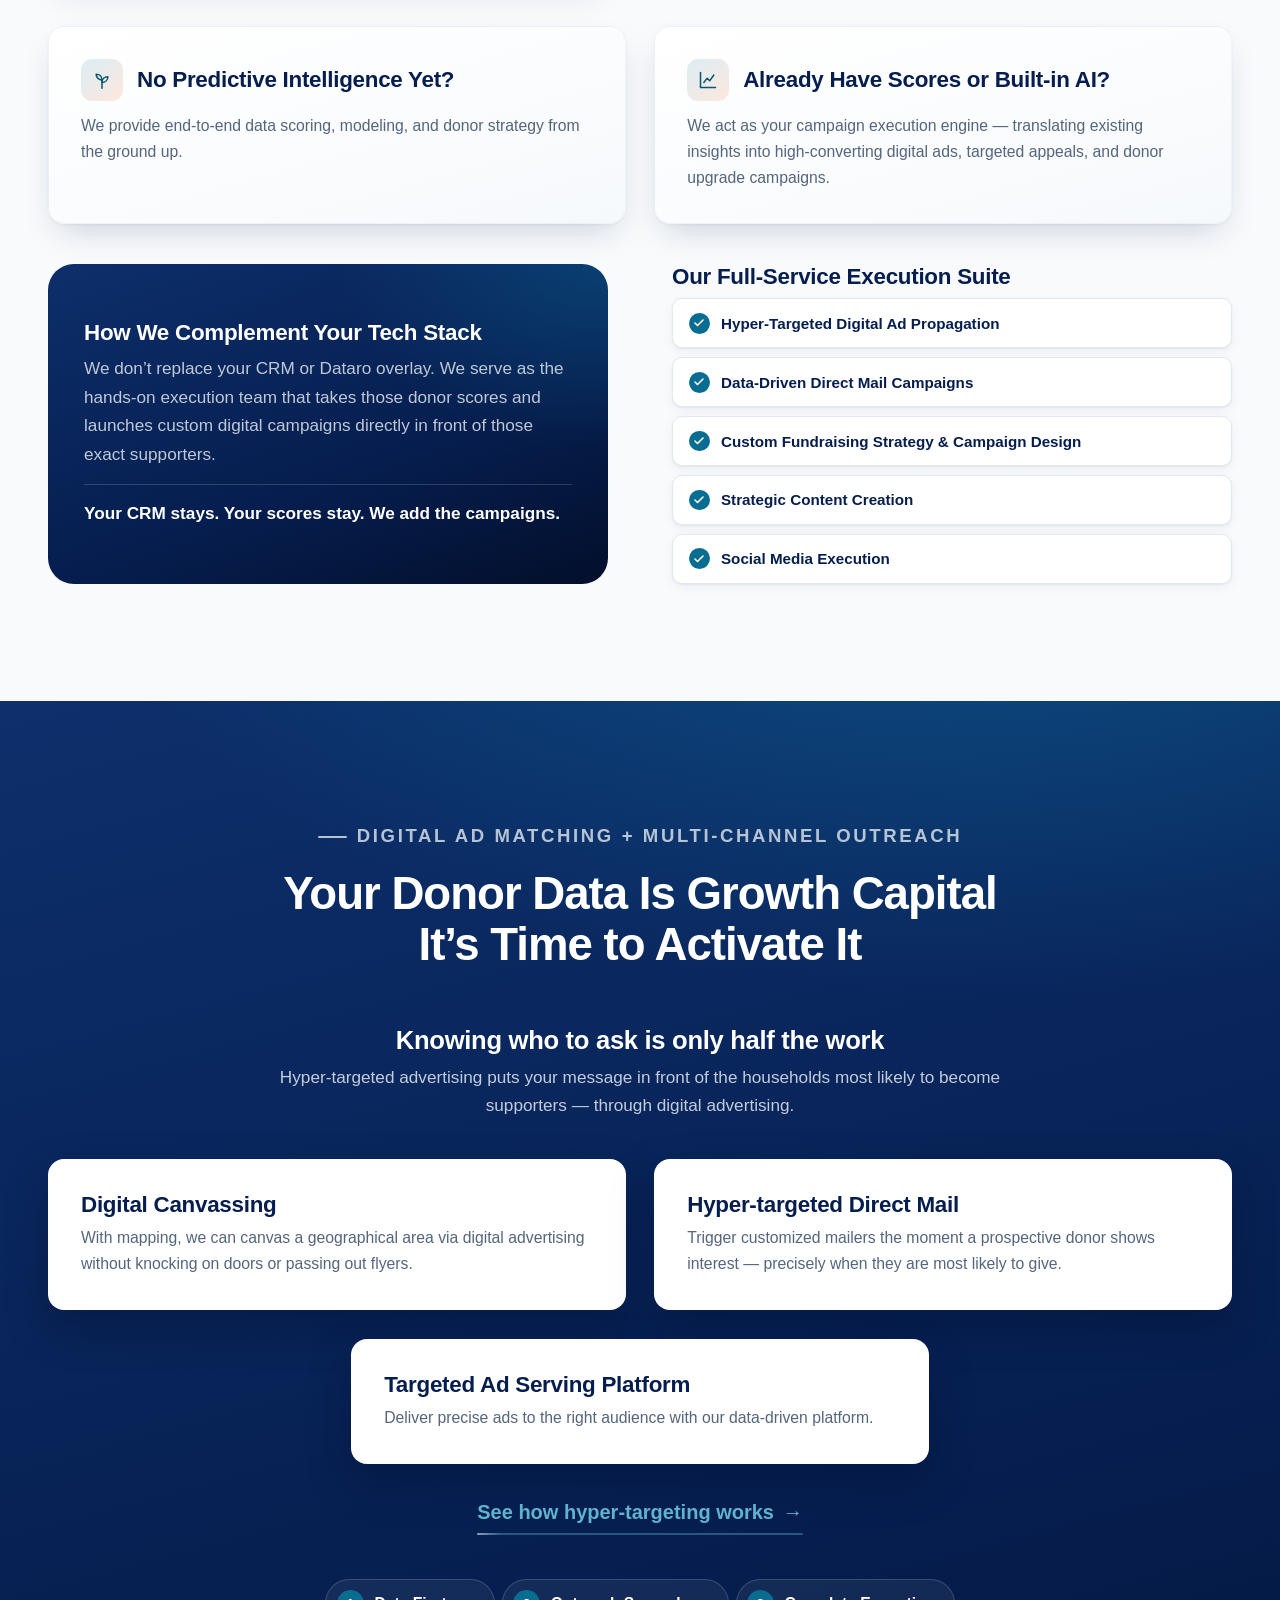
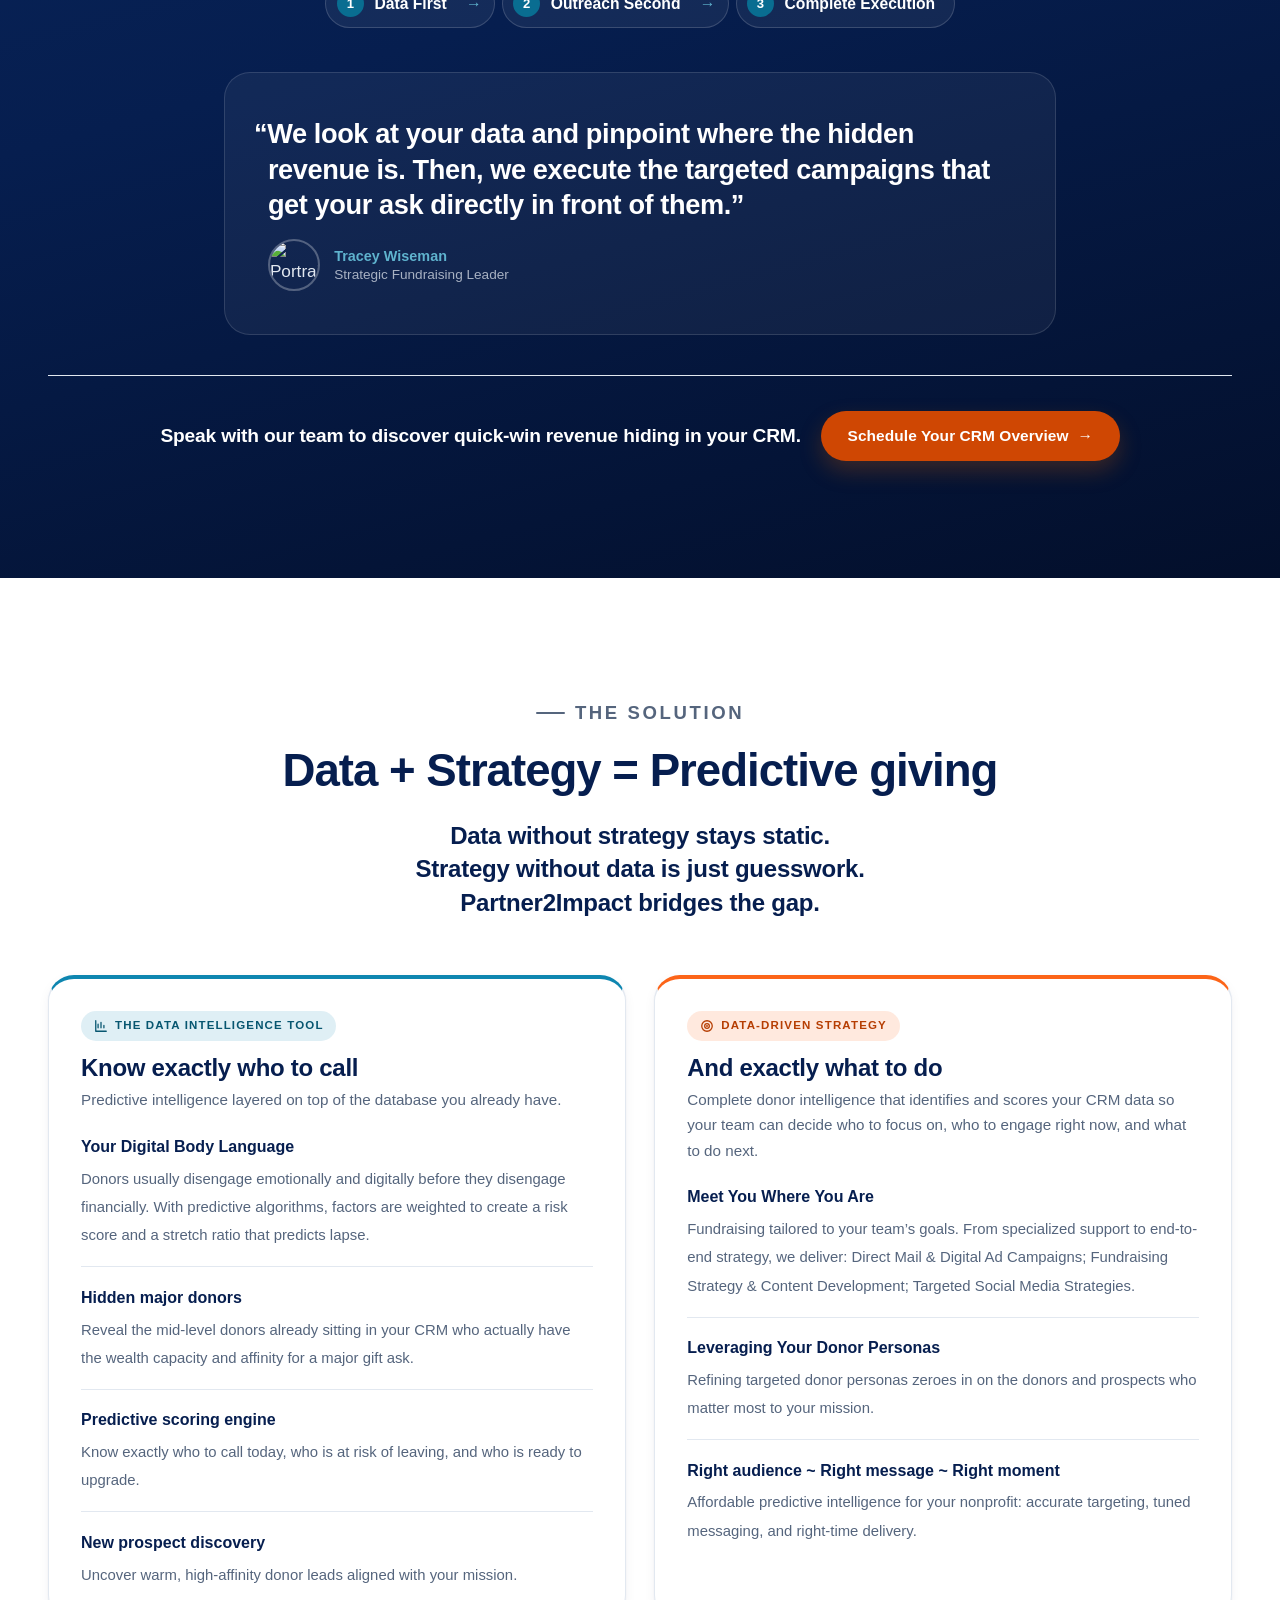
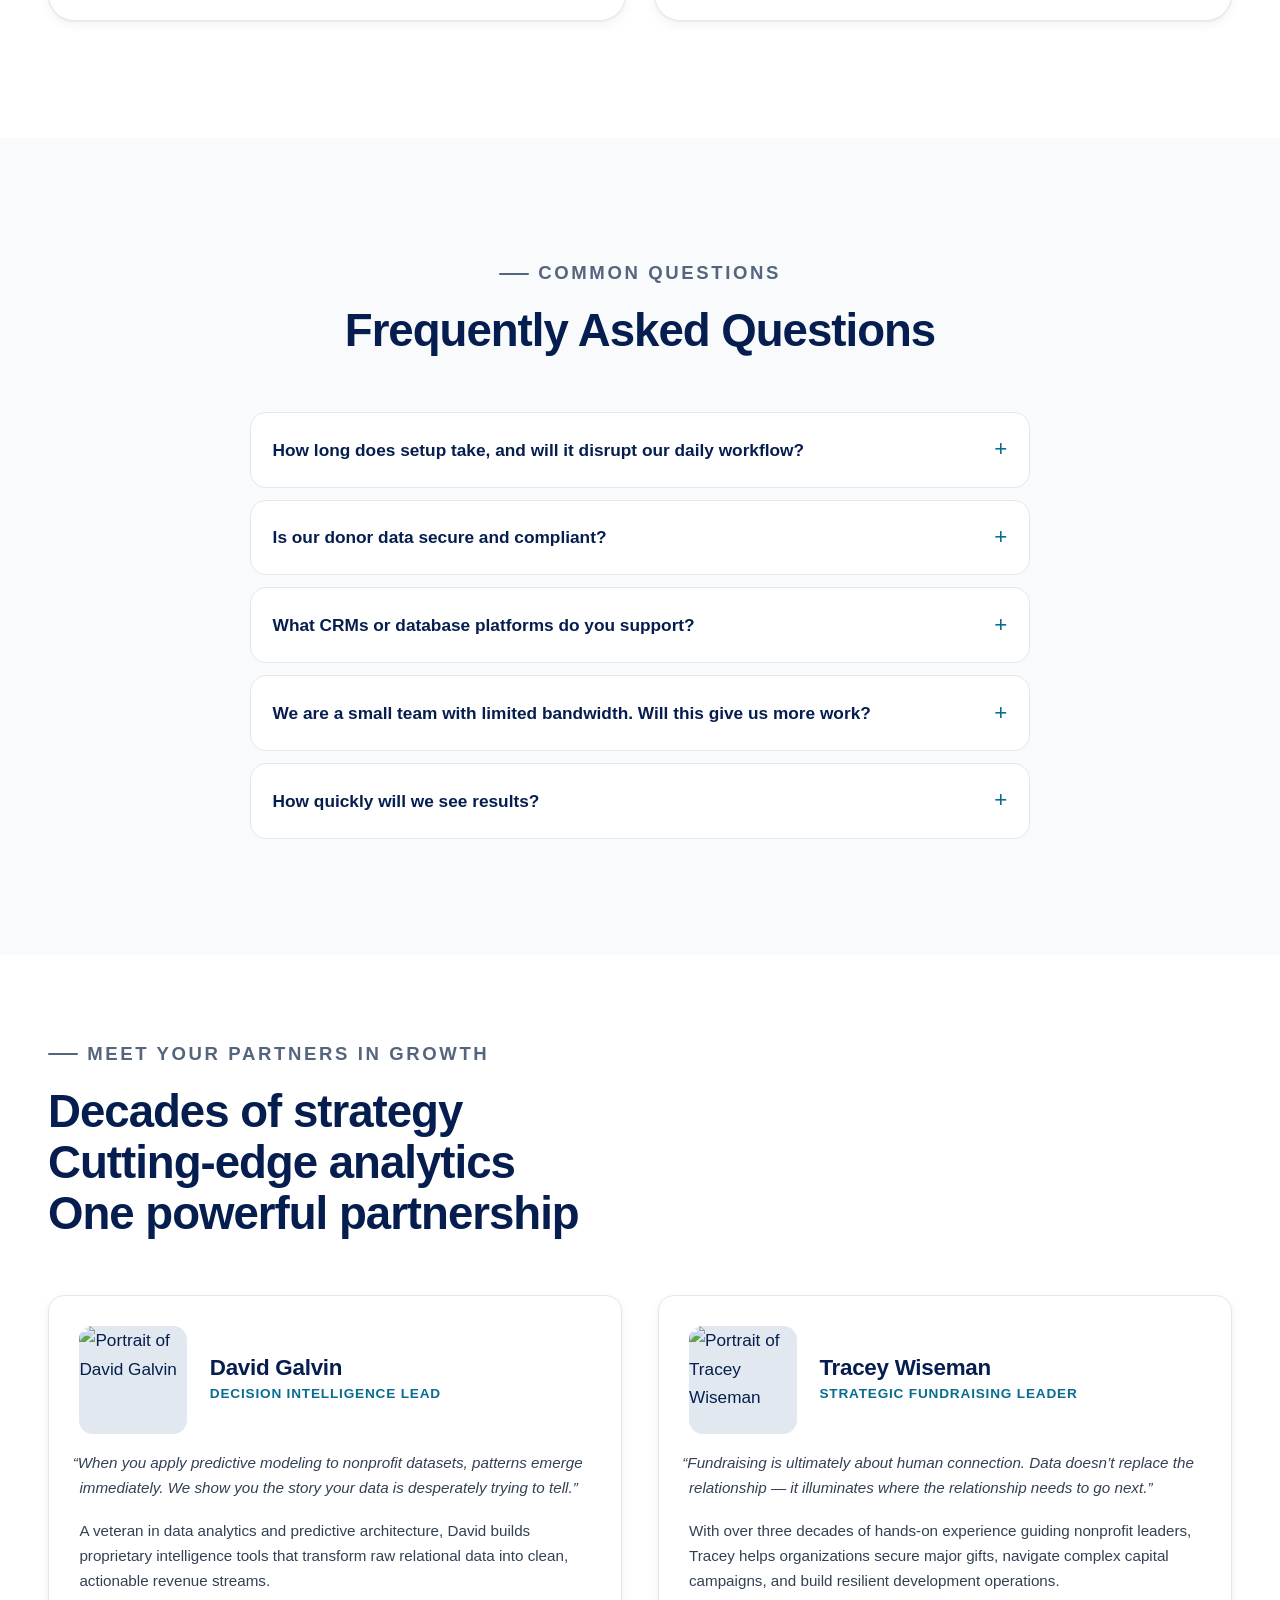
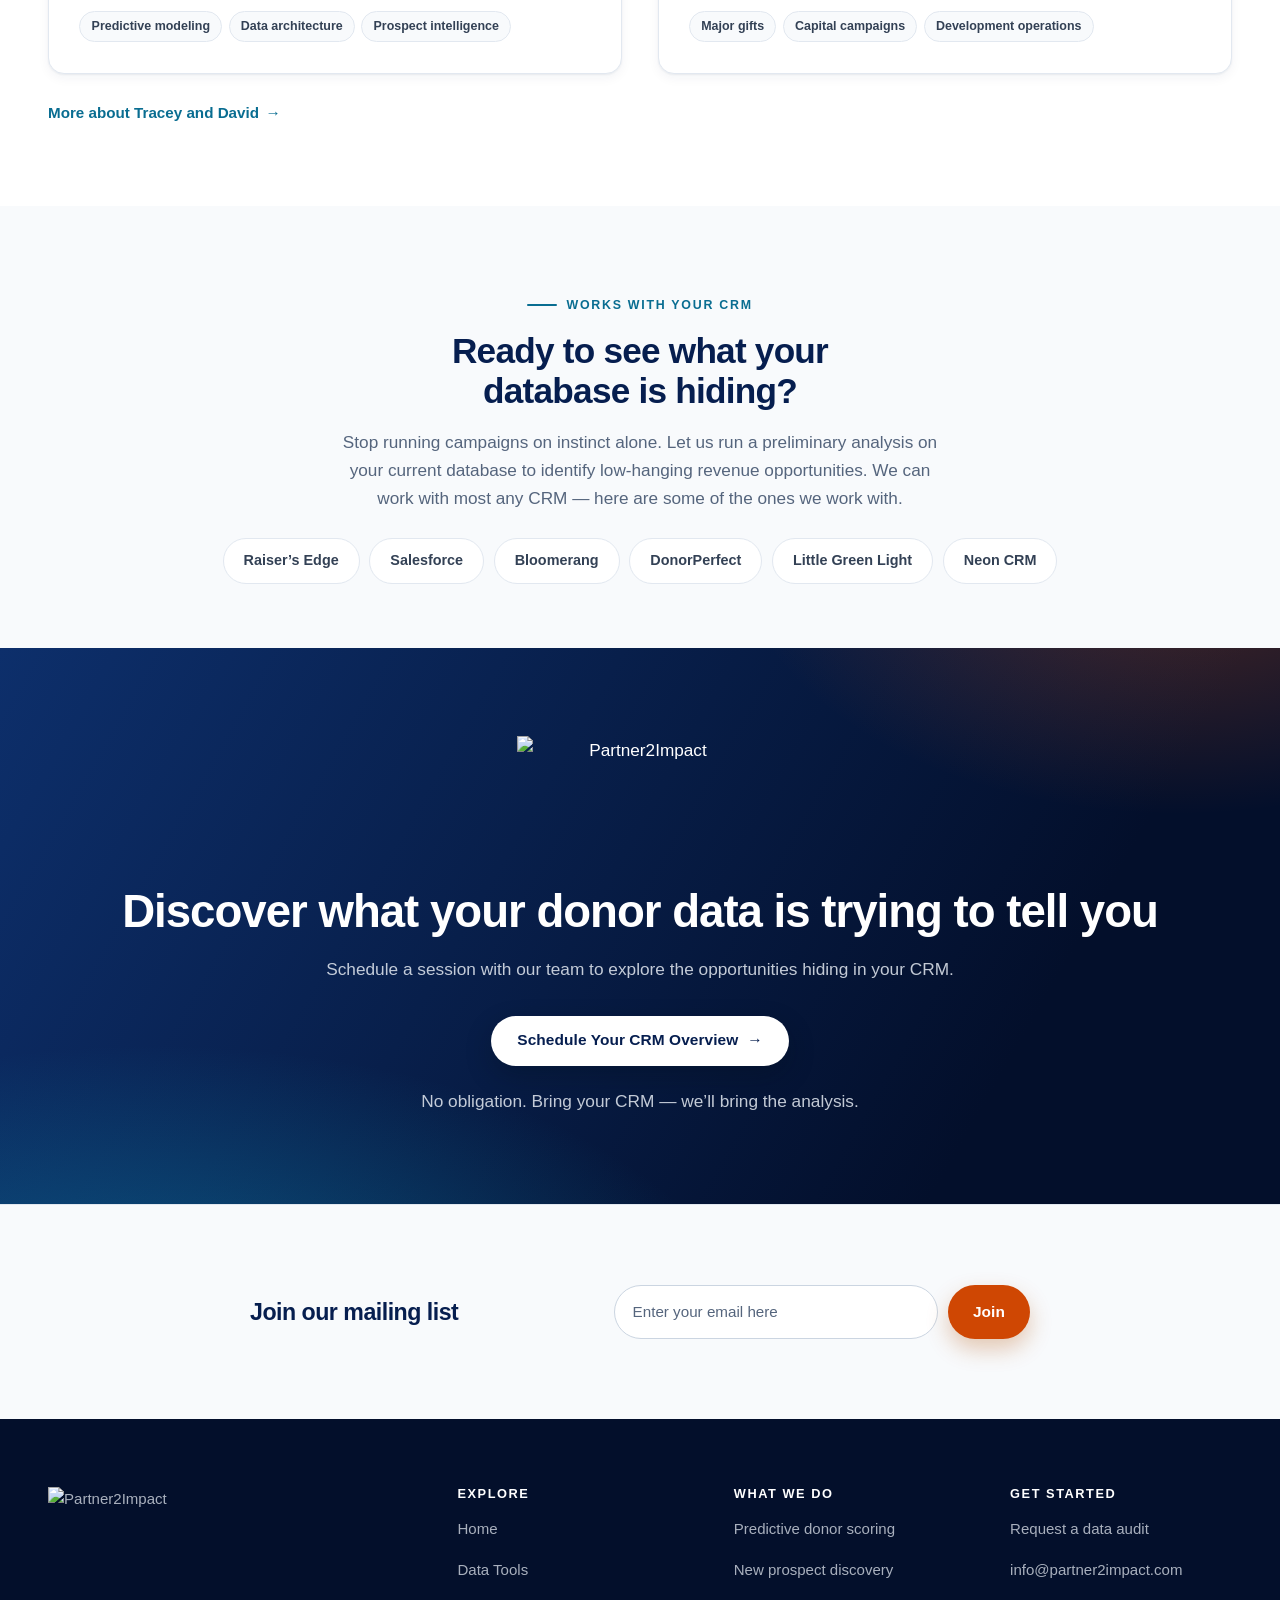
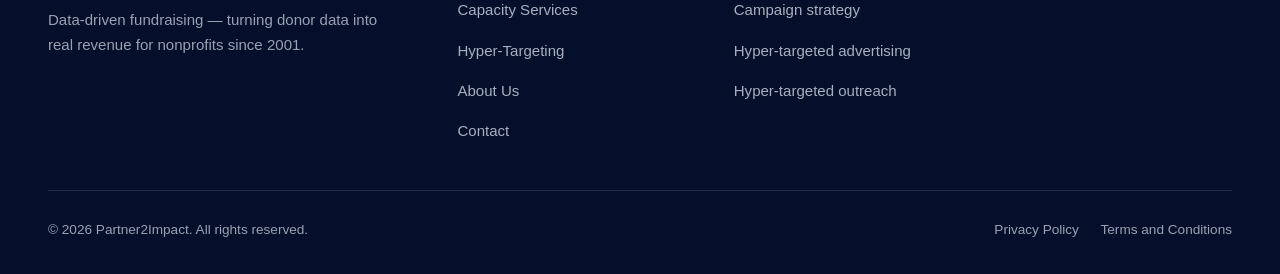
==== commit 7f6e315c: "Apply Tracey's 10/19 edits: one sentence per line, Blueprints copy, names out of booking copy - Home" ====
--- a/index.html
+++ b/index.html
@@ -260,9 +260,10 @@
       <div class="section-head section-head--center" data-reveal>
         <p class="eyebrow" style="justify-content:center">The solution</p>
         <h2>Data + Strategy = Predictive giving</h2>
-        <p class="section-head__lead">
-          Data without strategy stays static. Strategy without data is just guesswork.
-          Partner2Impact bridges the gap.
+        <p class="section-head__lead lead-lines">
+          <span>Data without strategy stays static.</span>
+          <span>Strategy without data is just guesswork.</span>
+          <span>Partner2Impact bridges the gap.</span>
         </p>
       </div>
 
--- a/assets/css/styles.css
+++ b/assets/css/styles.css
@@ -2572,4 +2572,12 @@
    head that holds it, so centring it inside a left-aligned head pushed it
    16px right of the heading it sits under. */
 .section-head--center .section-head__lead { margin-inline: auto; }
+/* "Data + Strategy" lead: Tracey wants each sentence on its own line, so the
+   size steps down on phones until "Strategy without data is just guesswork."
+   fits across one row. */
+.lead-lines { max-width: none; }
+.lead-lines span { display: block; }
+@media (max-width: 480px) {
+  .section-head .section-head__lead.lead-lines { font-size: clamp(0.95rem, 4.55vw, 1.25rem); line-height: 1.4; }
+}
 .section--ink .section-head .section-head__lead { color: #fff; }
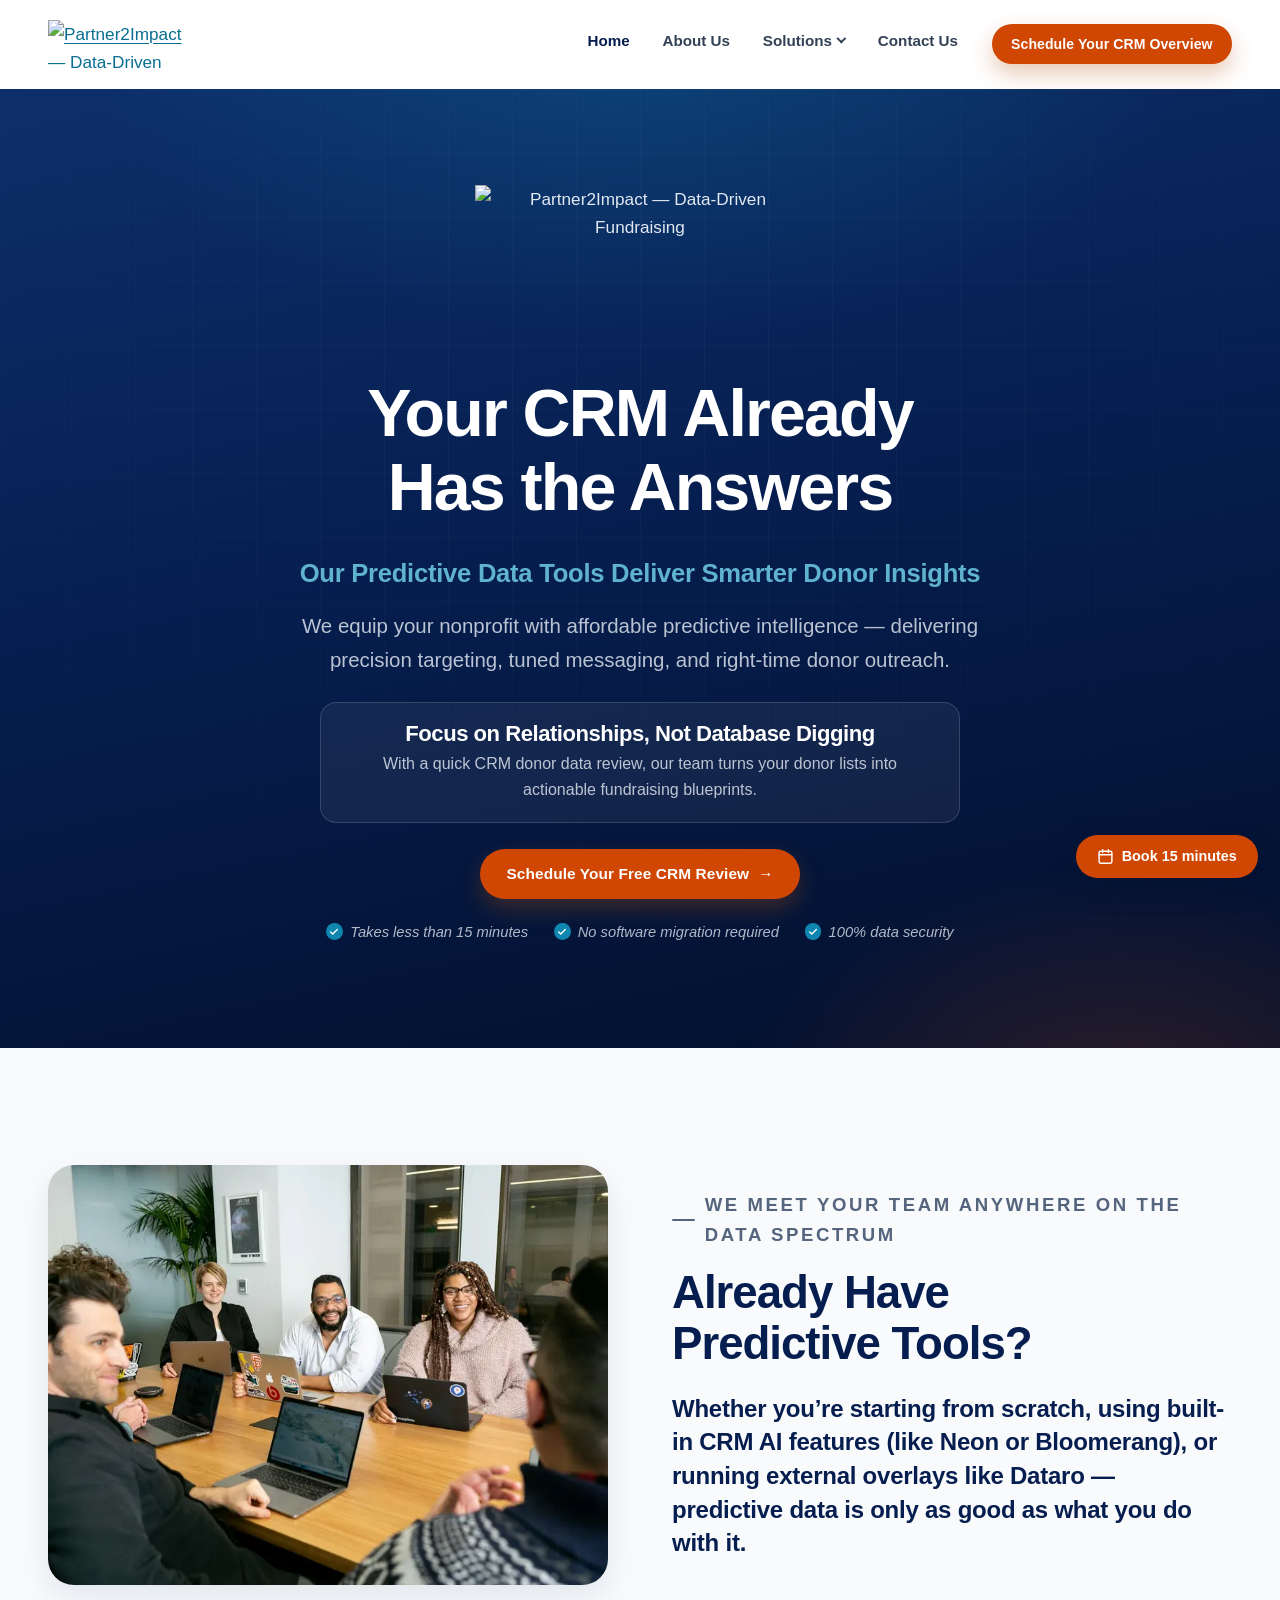
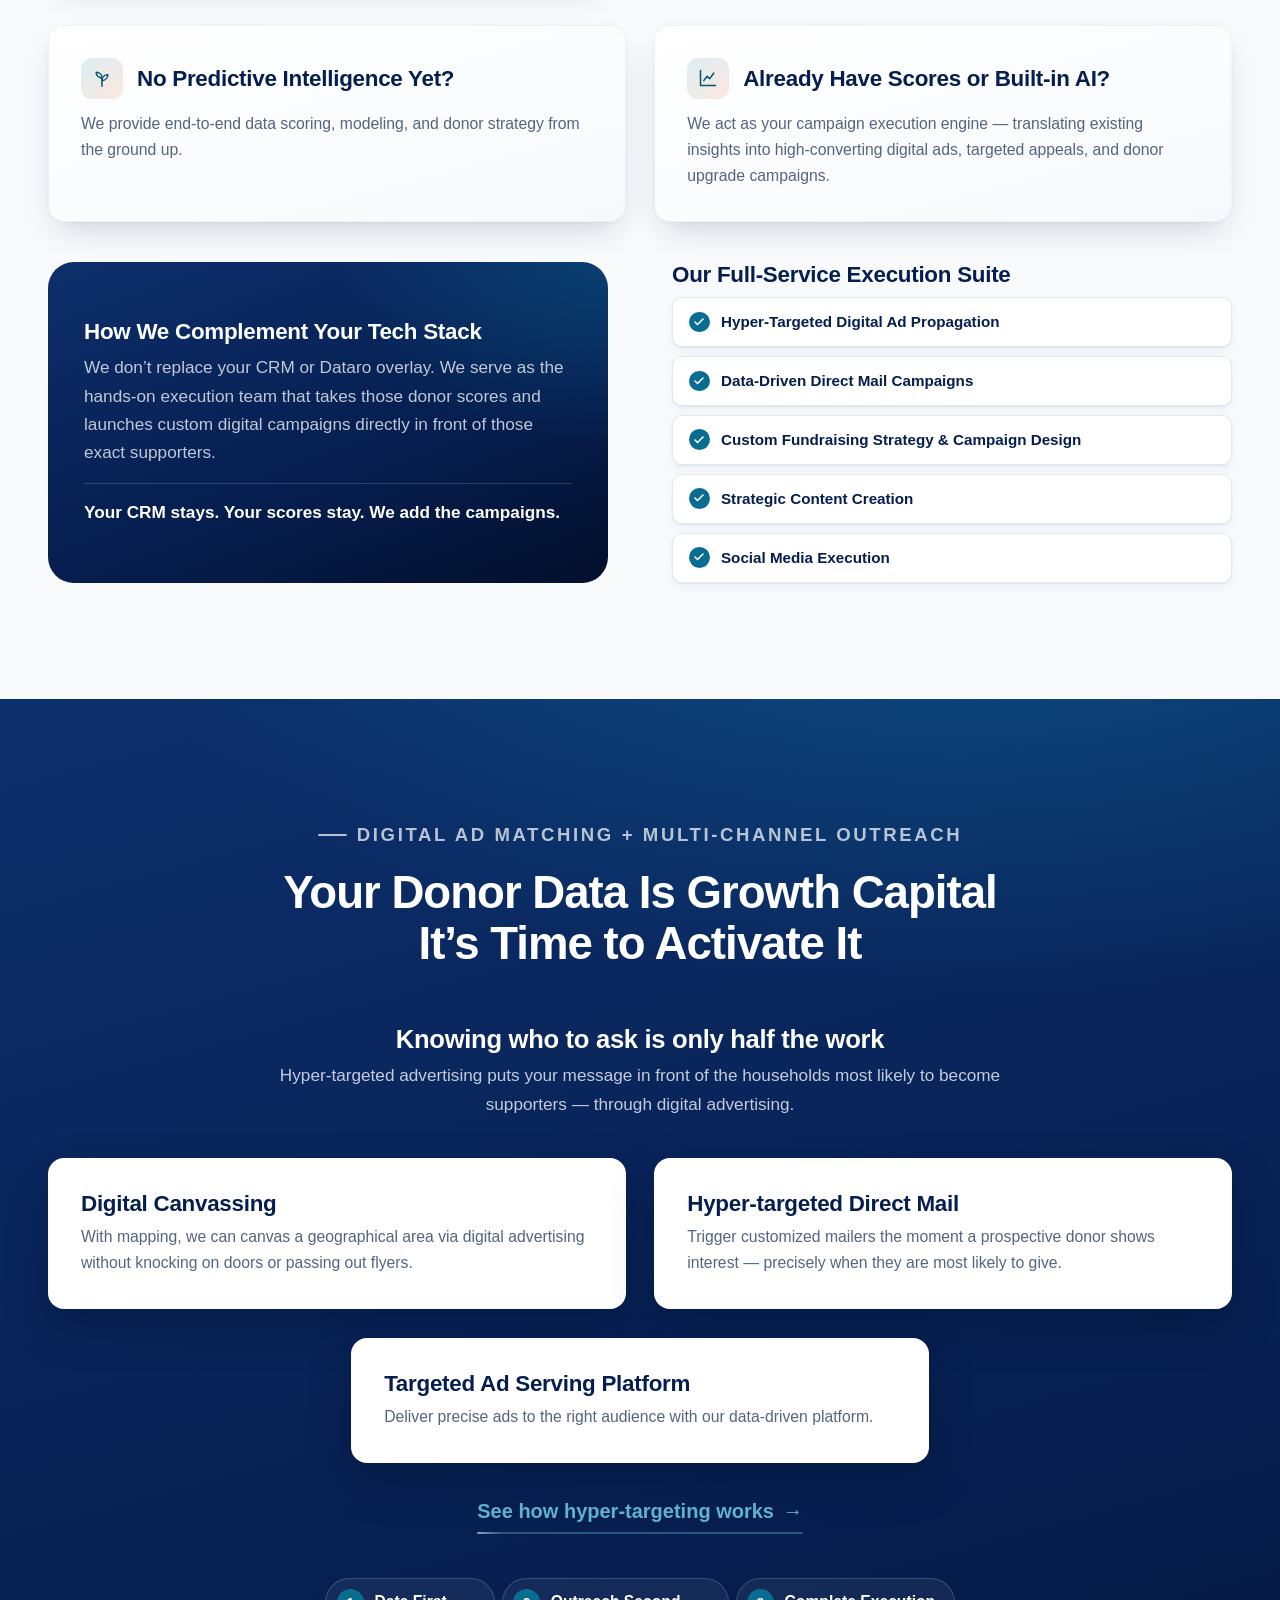
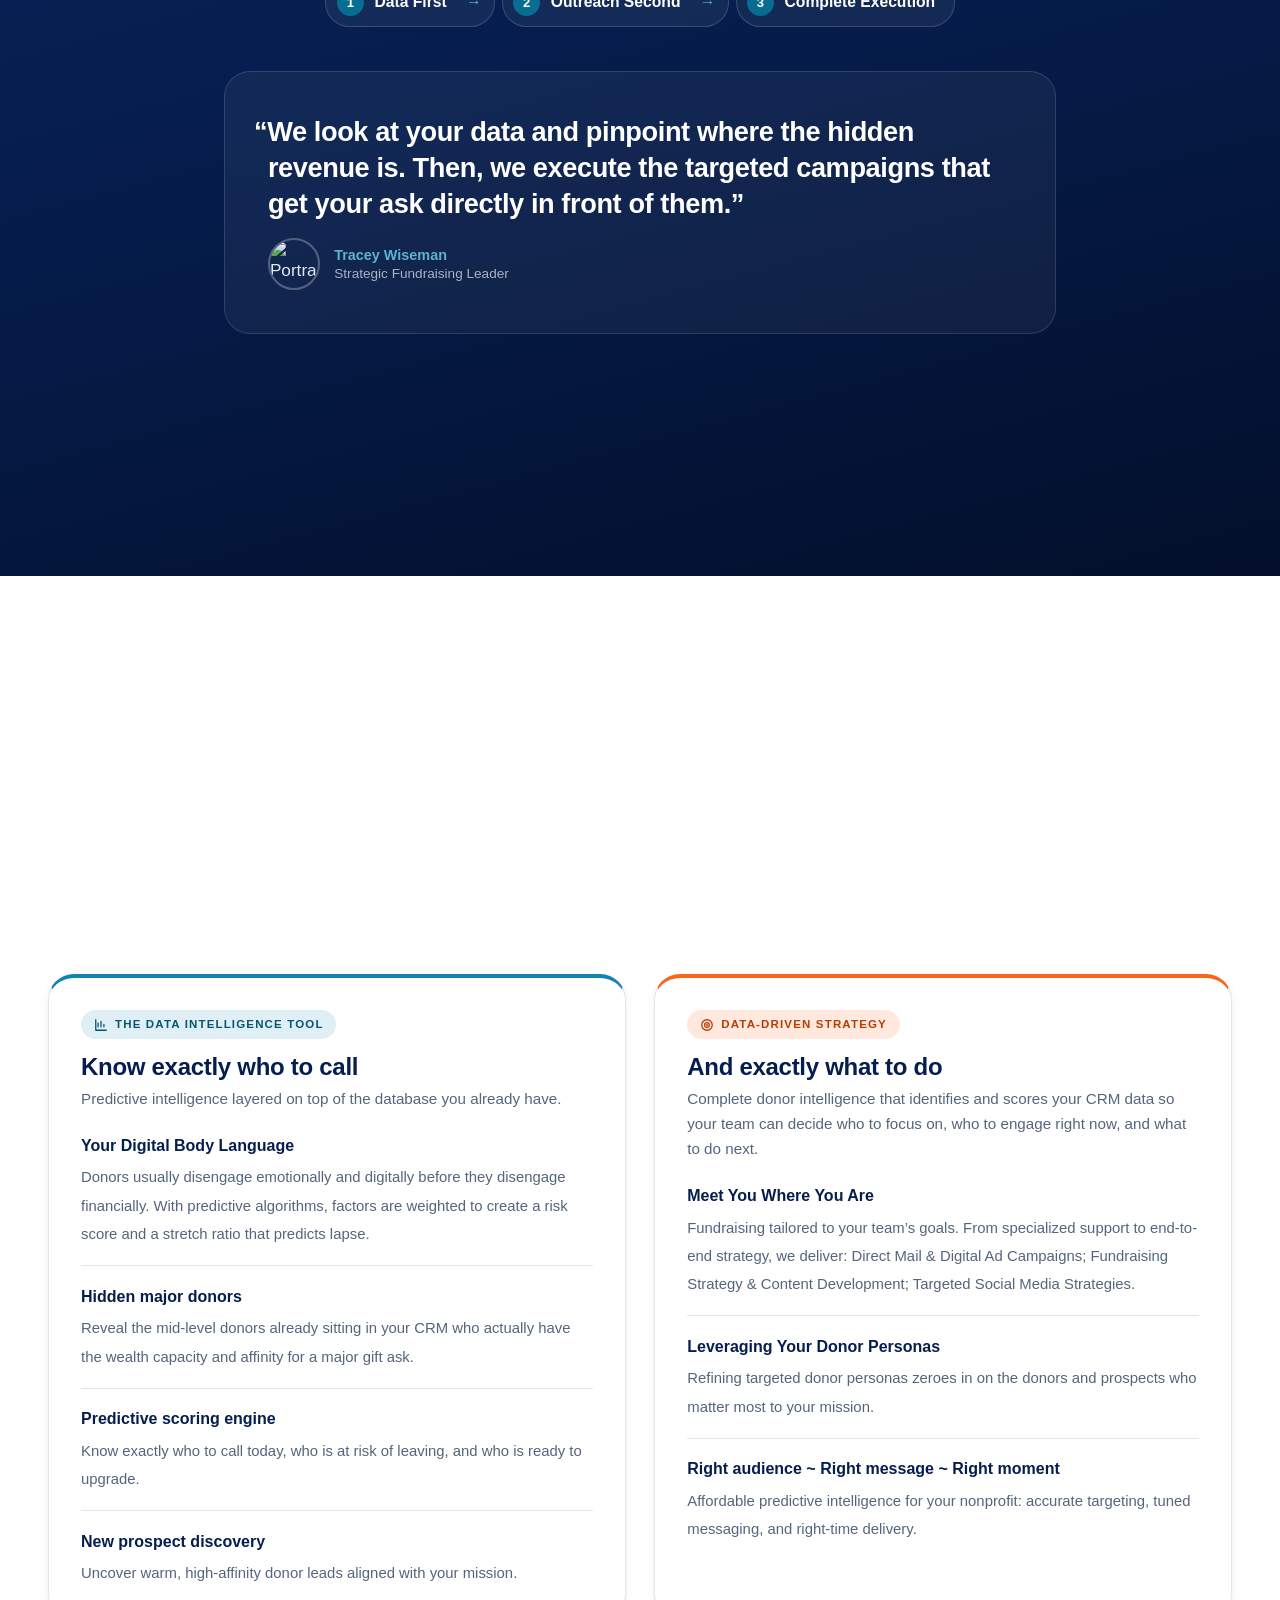
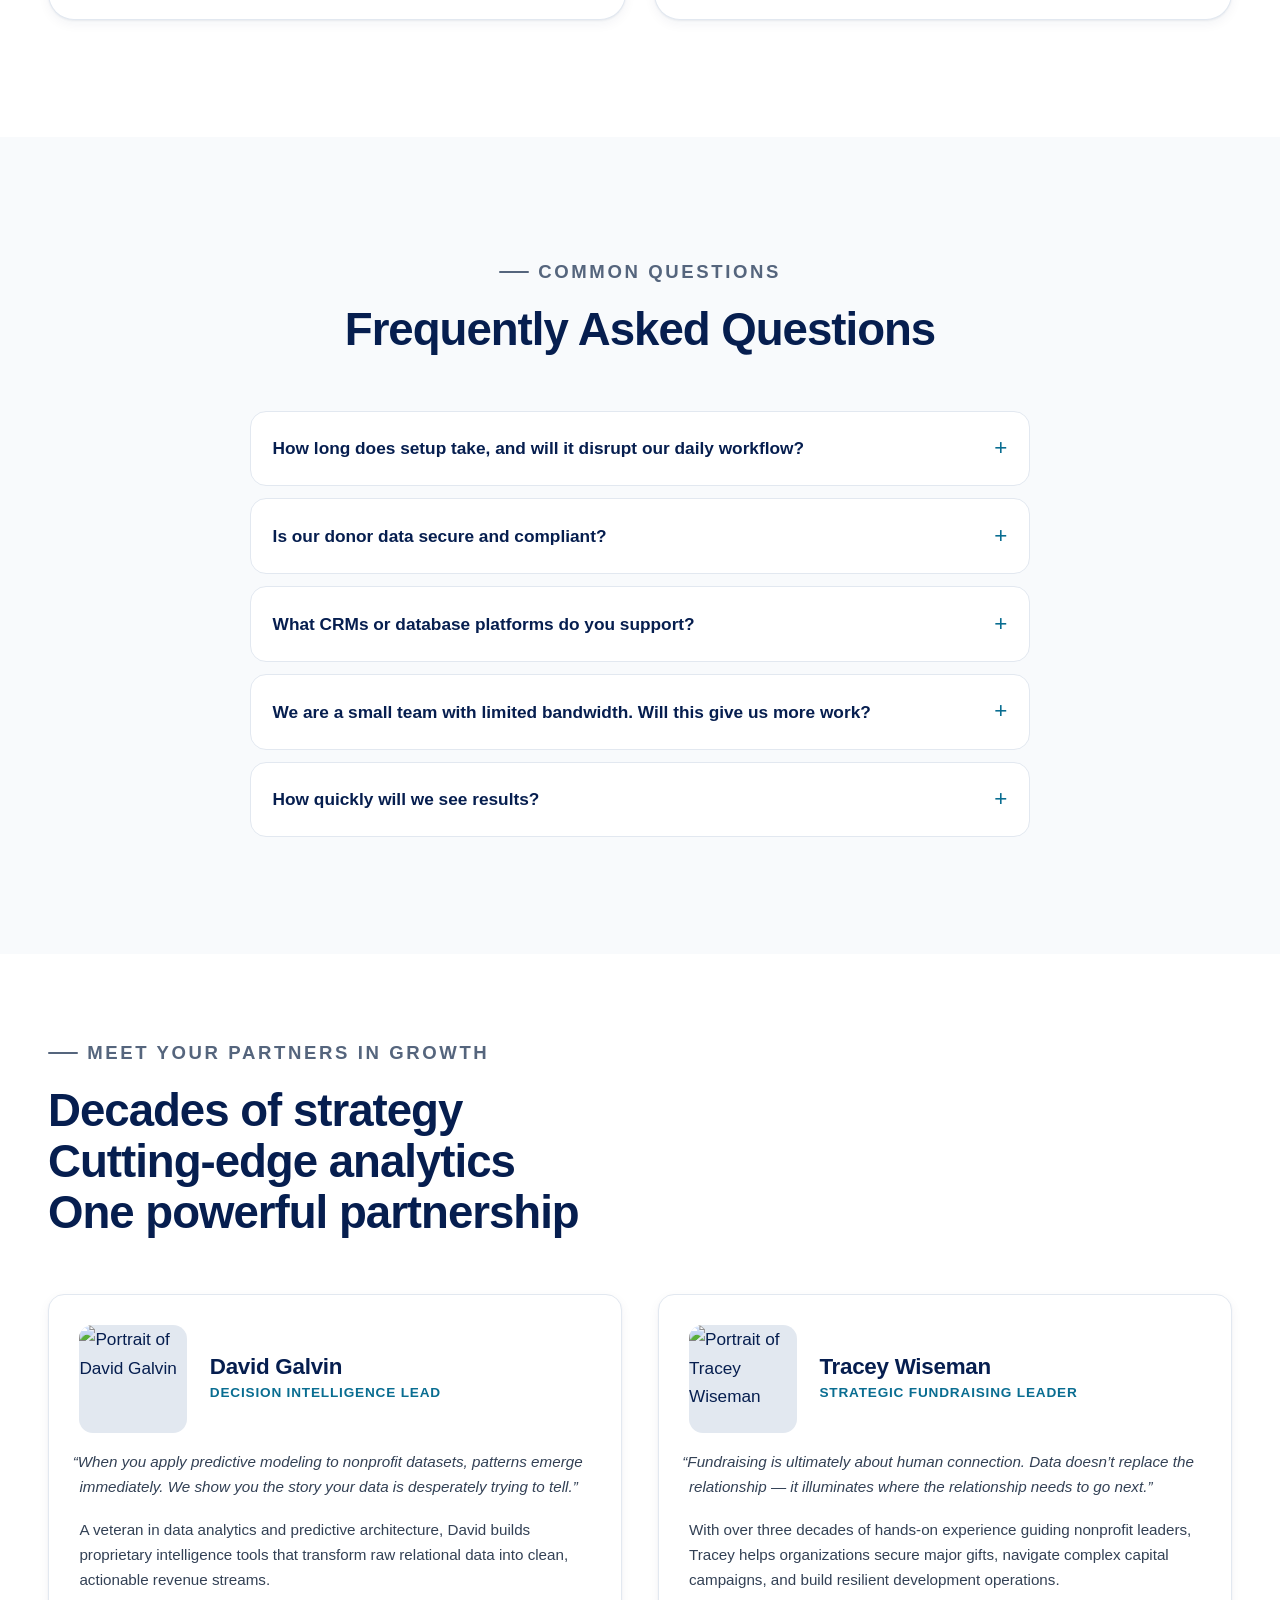
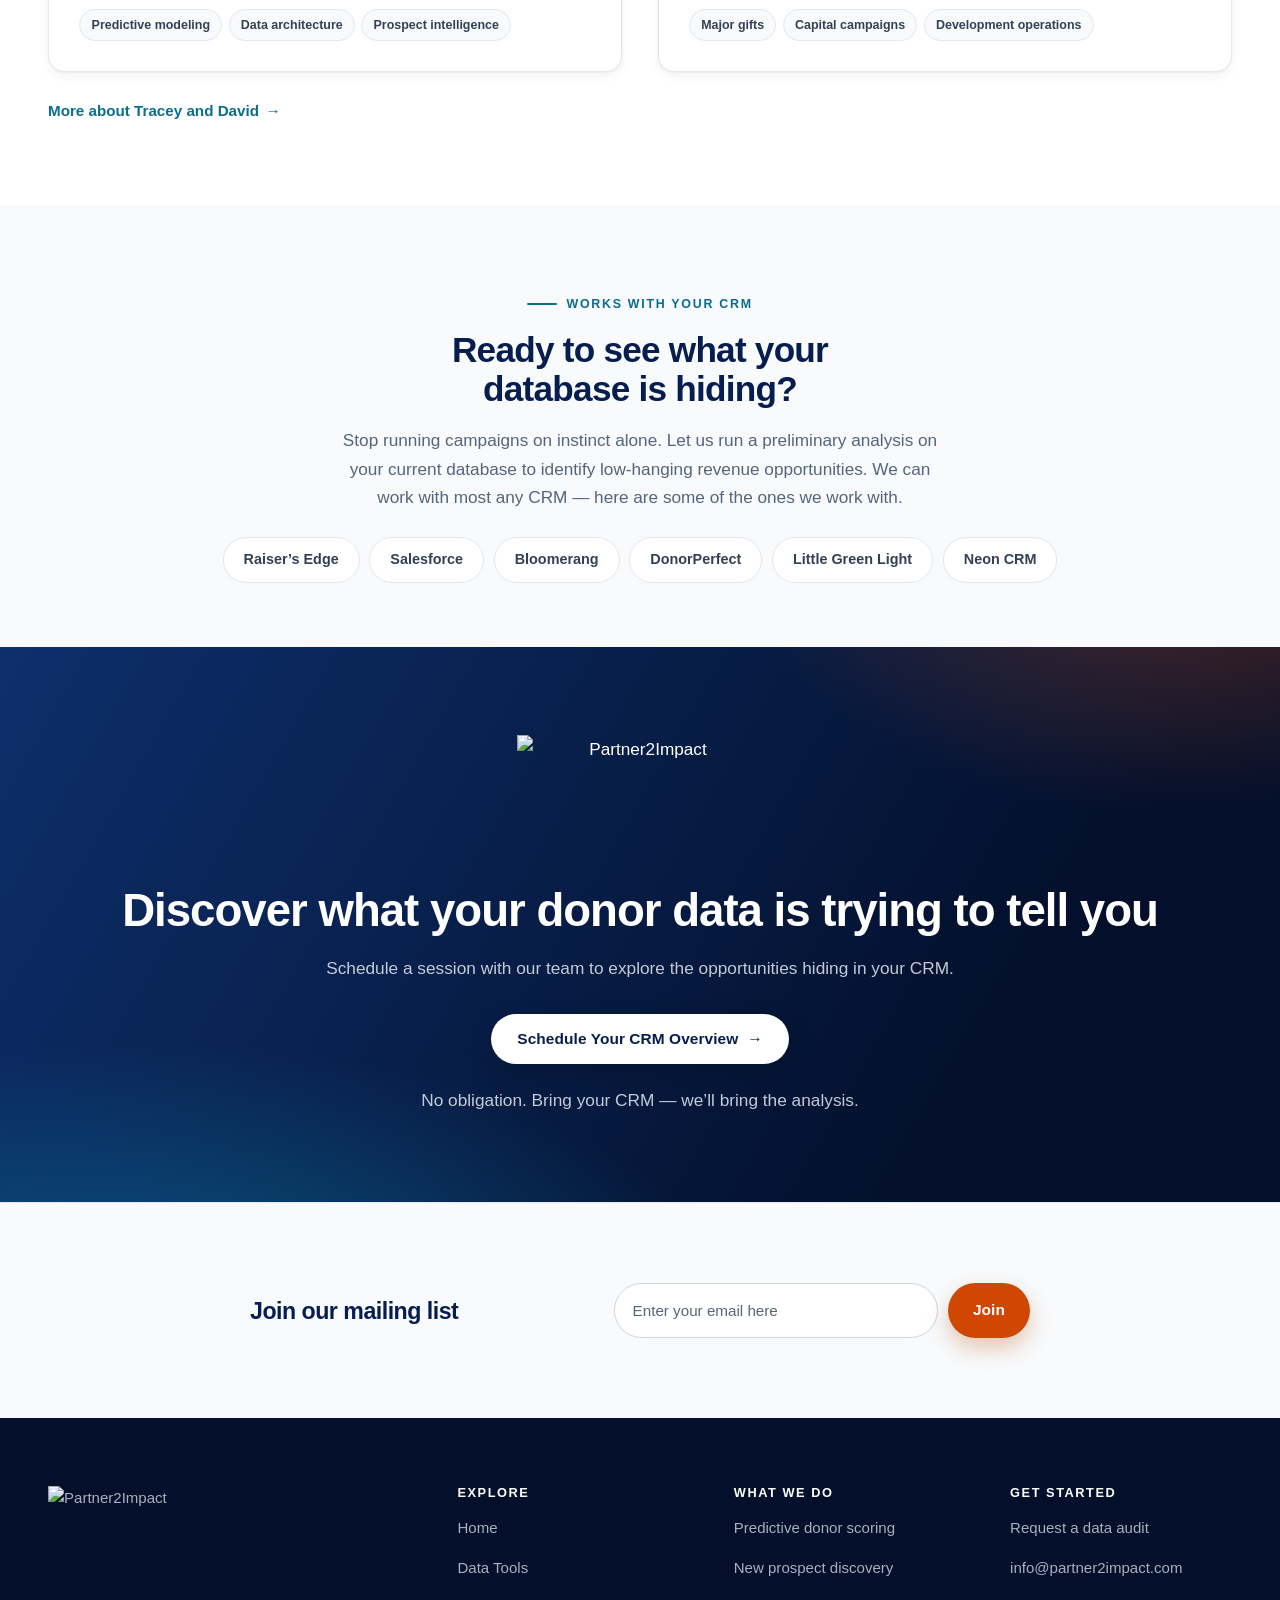
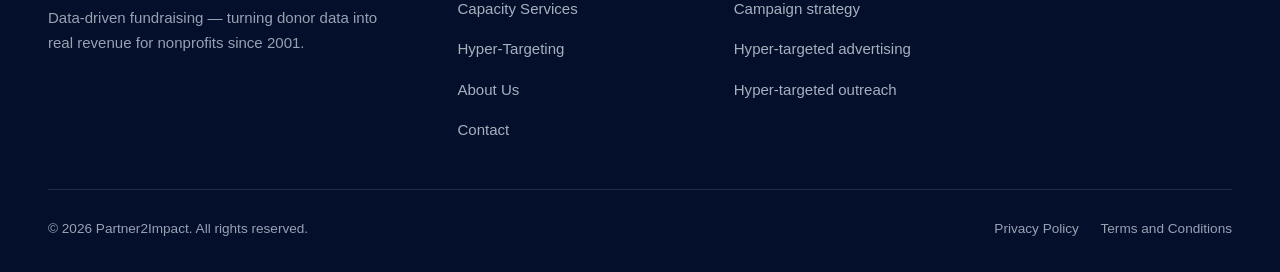
==== commit 91e5ef31: "Apply Tracey's 10/23 edits: two headlines - Data Tools 'How it fits' headline: 'No New Software to B" ====
--- a/index.html
+++ b/index.html
@@ -126,7 +126,7 @@
       <div class="split split--flip spectrum-intro">
         <div class="section-head" data-reveal>
           <p class="eyebrow">We meet your team anywhere on the data spectrum</p>
-          <h2>Already Have Predictive Tools? We Turn Scores Into Active Campaigns</h2>
+          <h2>Already Have Predictive Tools?</h2>
           <p class="section-head__lead">
             Whether you’re starting from scratch, using built-in CRM AI features (like Neon or
             Bloomerang), or running external overlays like Dataro — predictive data is only as
--- a/assets/css/styles.css
+++ b/assets/css/styles.css
@@ -165,6 +165,10 @@
    and lets text-wrap: balance keep it whole until the screen genuinely can't
    hold it — a nowrap would have overflowed the phone instead. */
 .section-head--wide { max-width: 58rem; }
+/* A line break that only applies where the line is wide enough to want it:
+   "No New Software to Buy —" stays whole on desktop, wraps naturally on phones. */
+.br-wide { display: none; }
+@media (min-width: 801px) { .br-wide { display: inline; } }
 .section-head p { color: var(--slate-500); font-size: 1.08em; }
 .section--ink .section-head p { color: rgba(226, 232, 240, 0.8); }
 
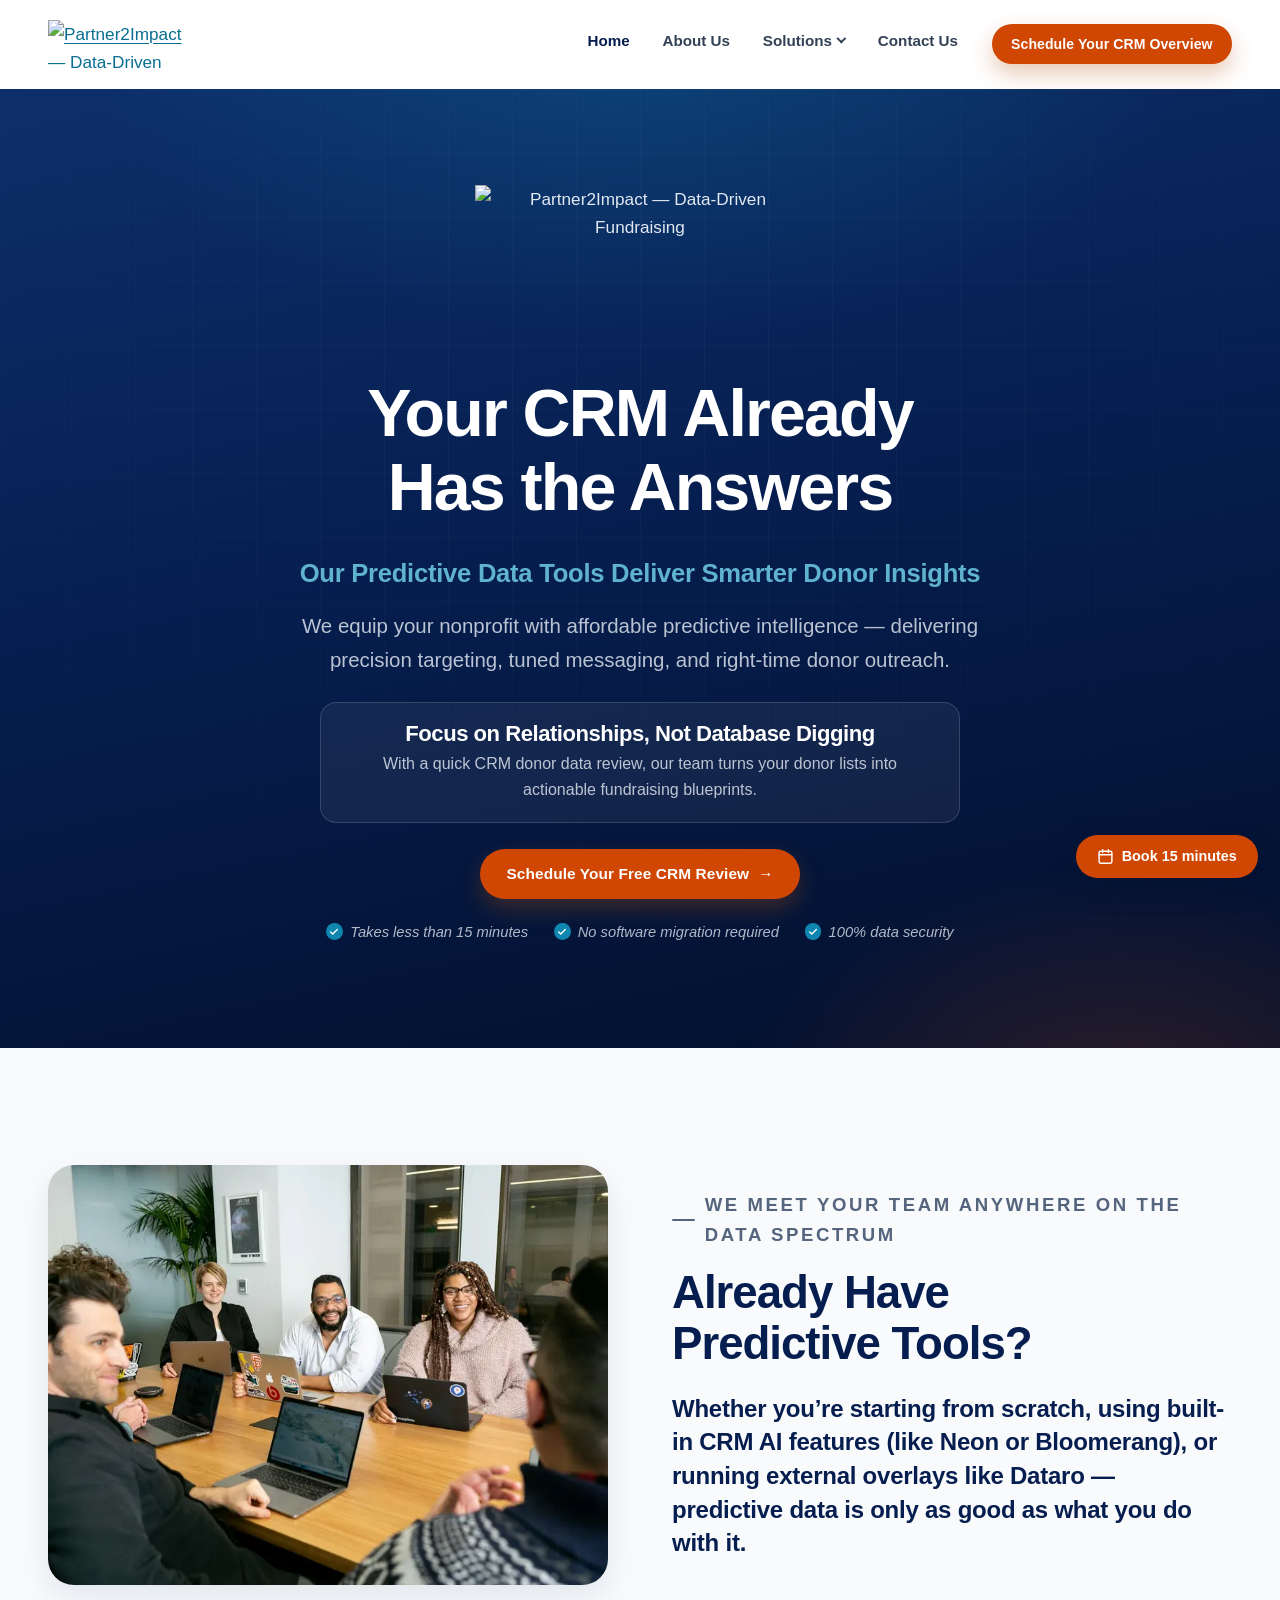
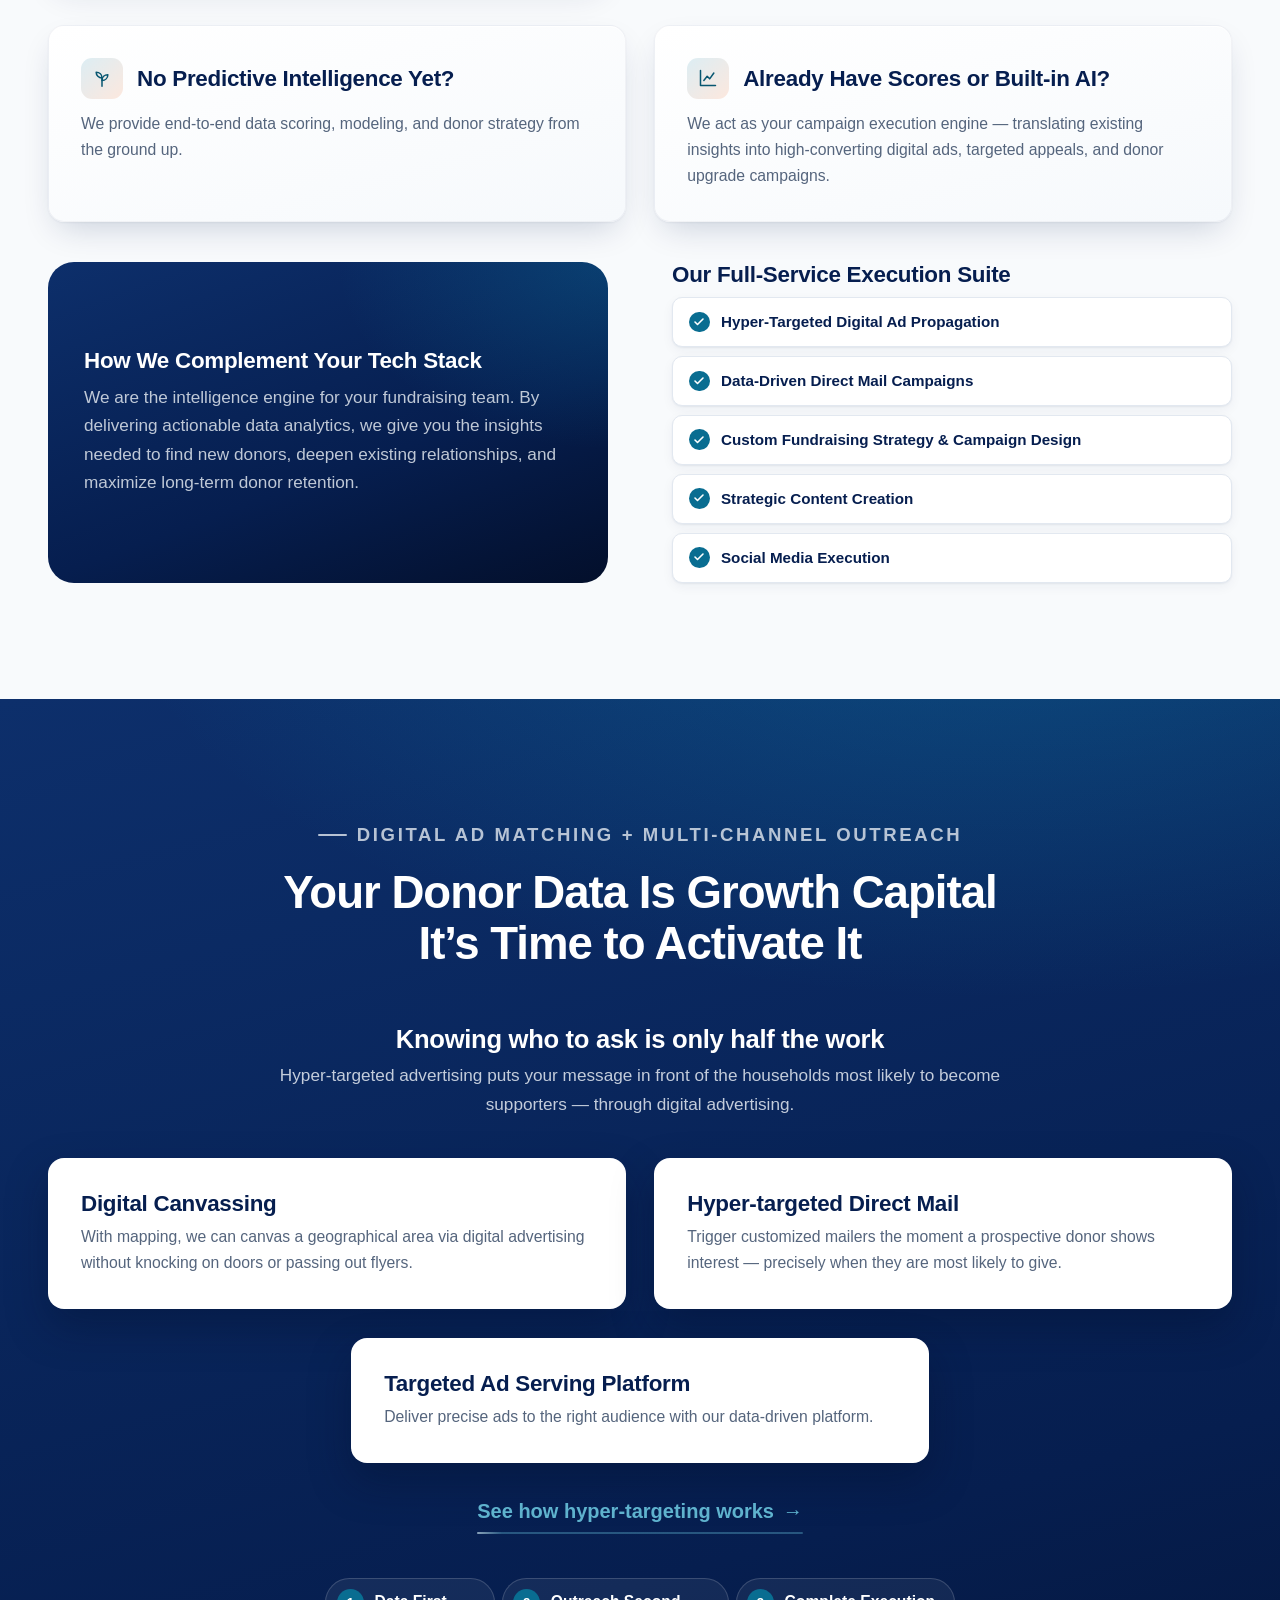
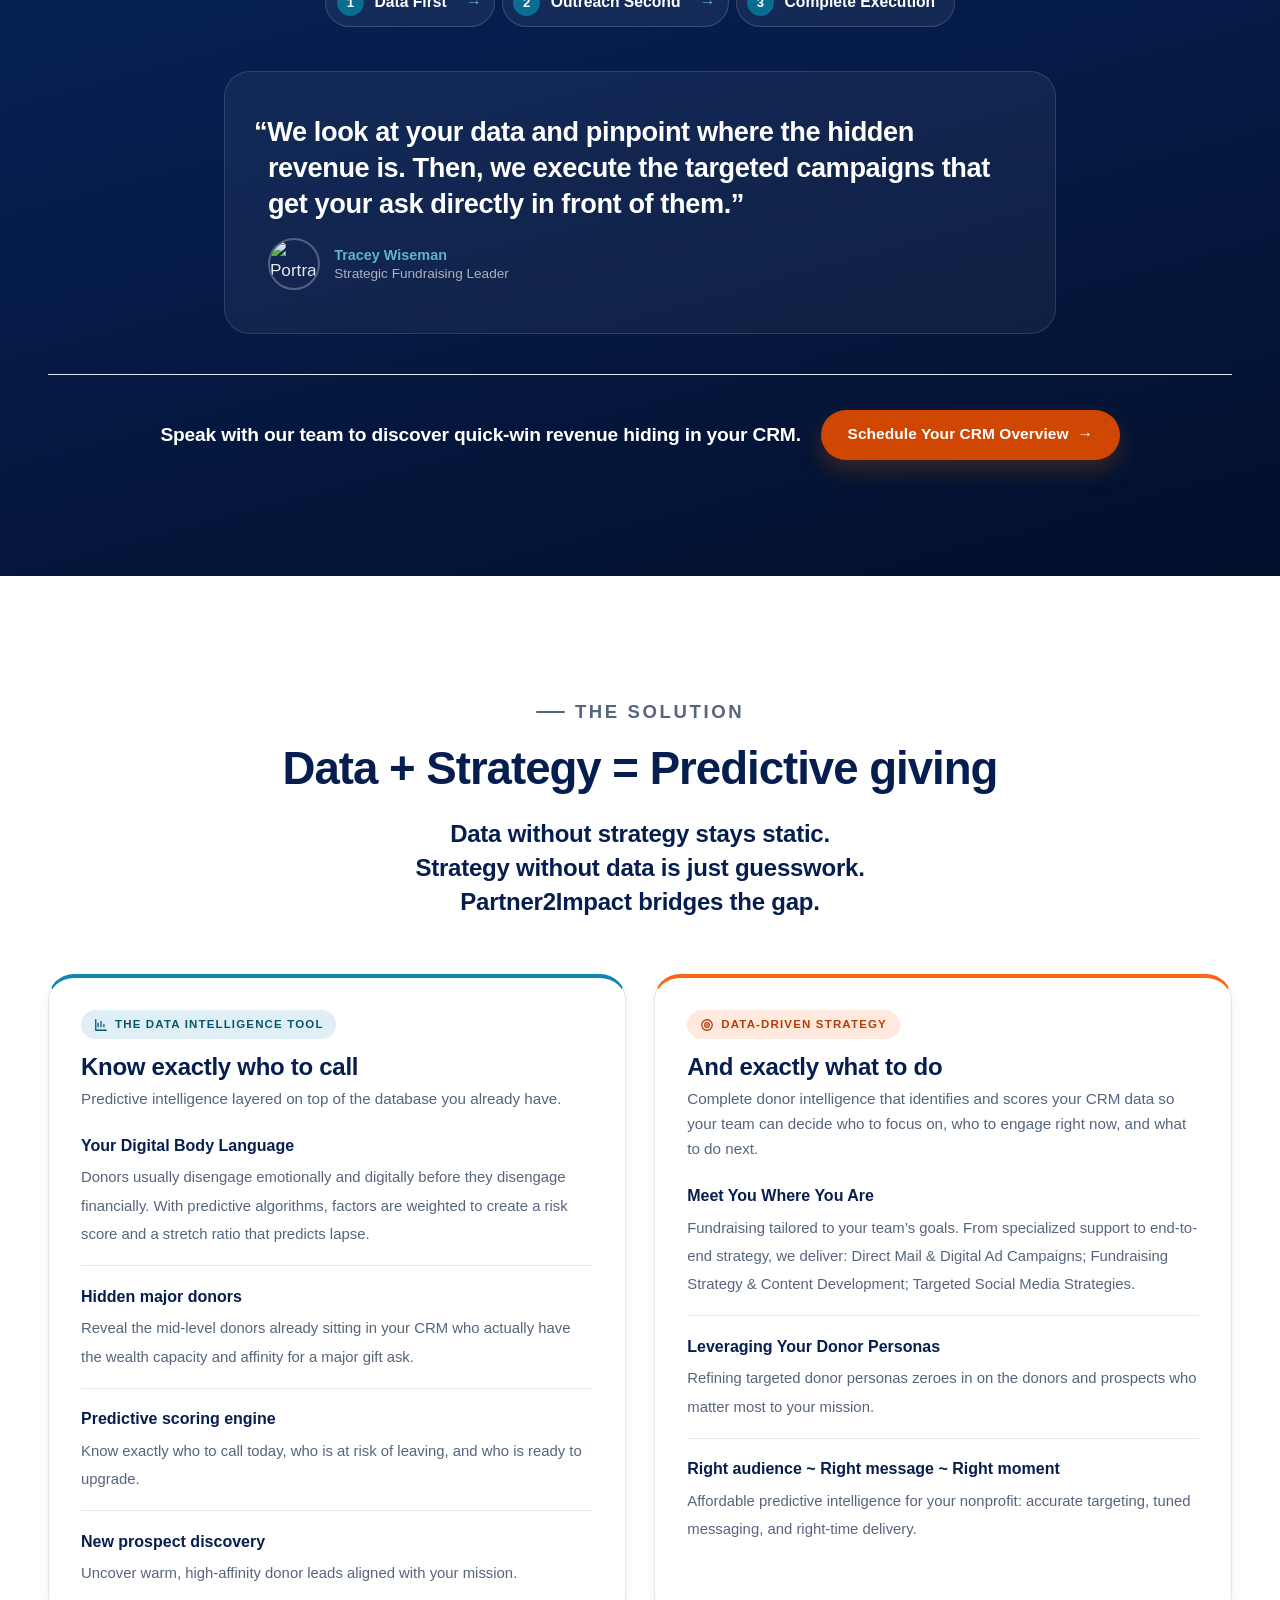
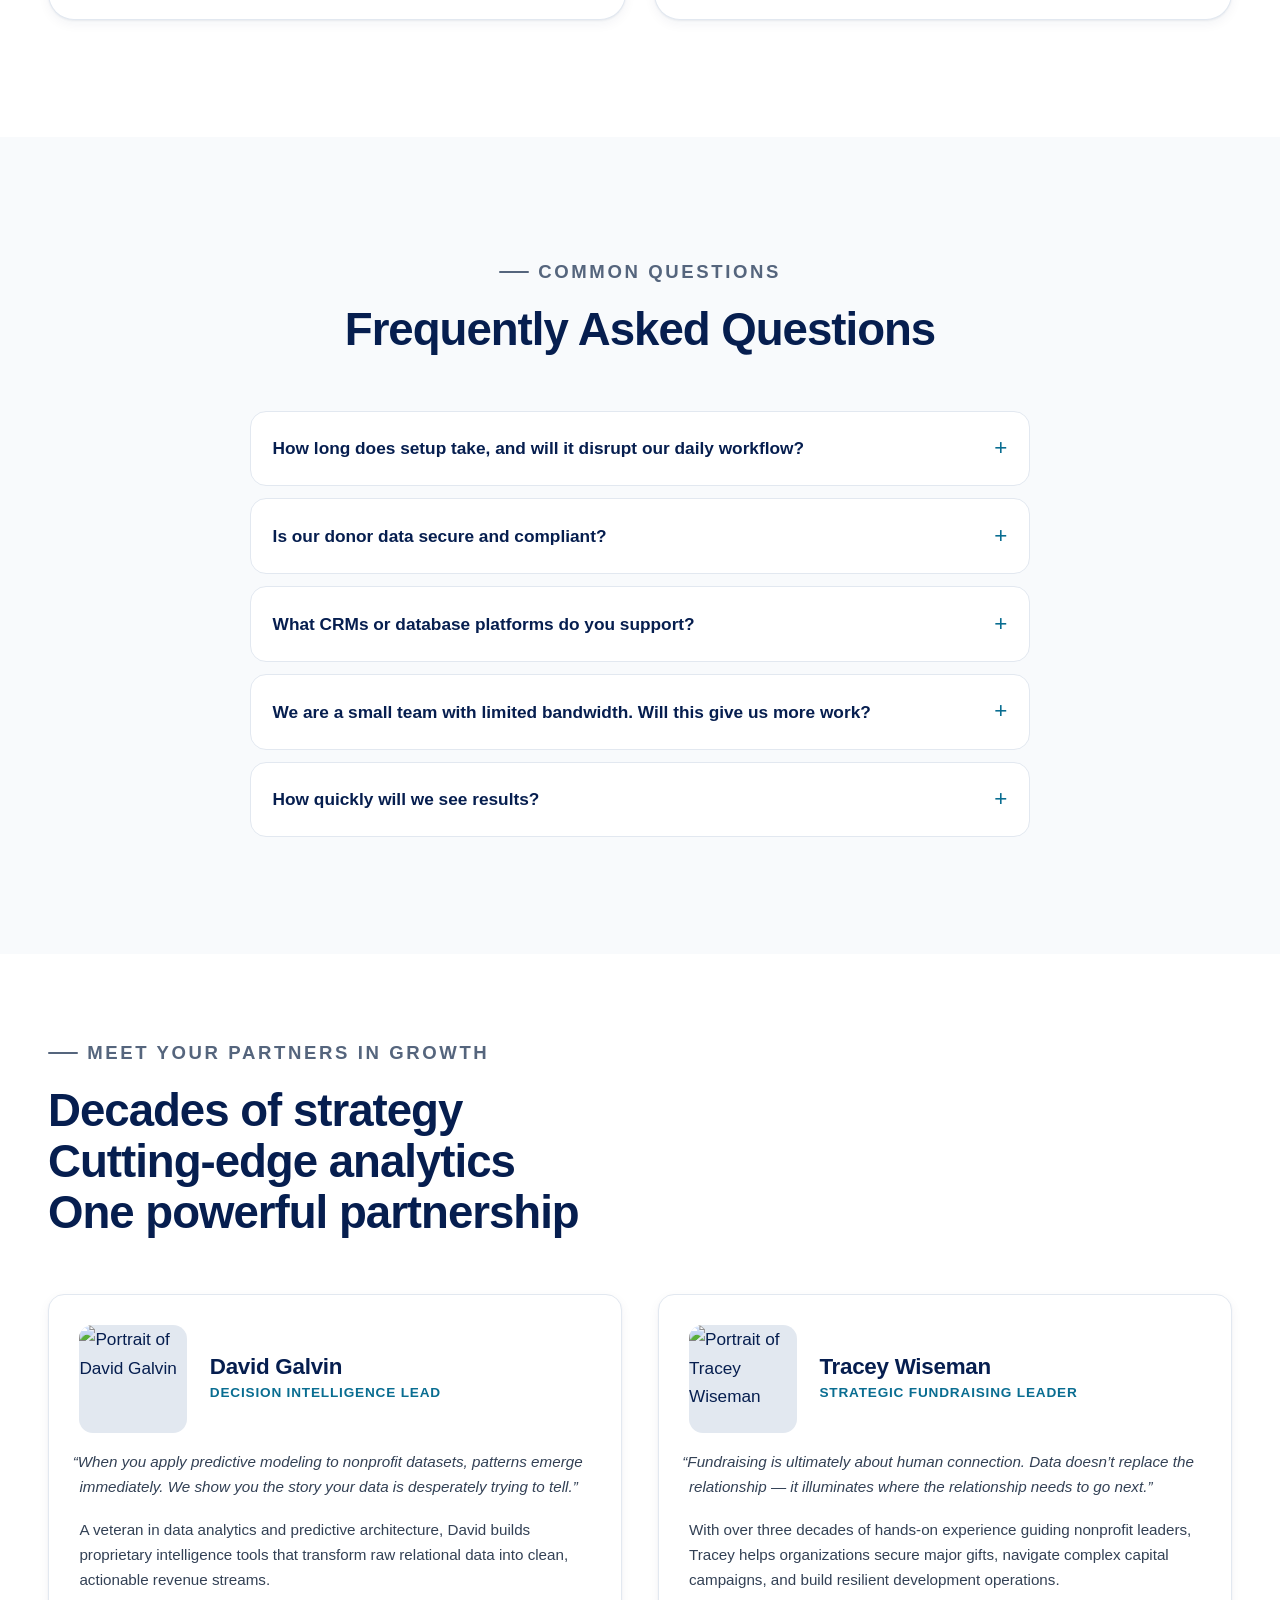
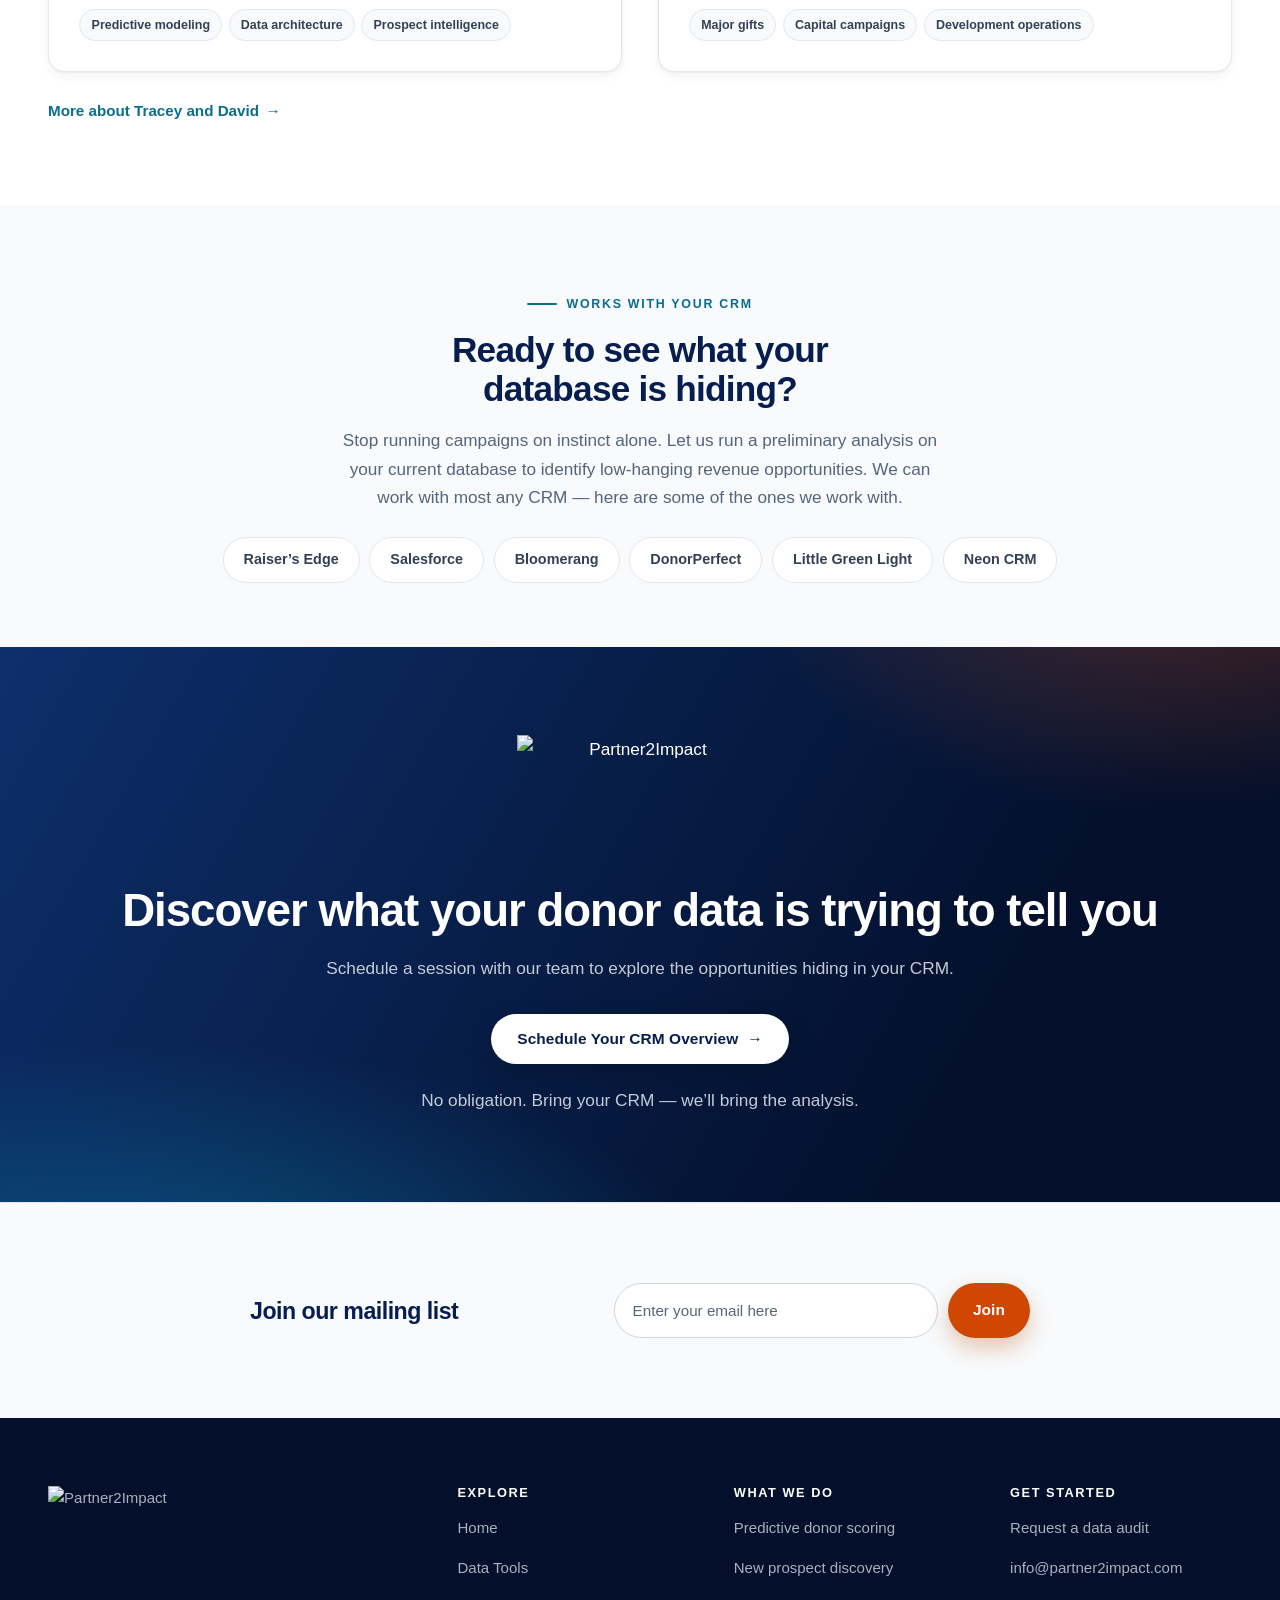
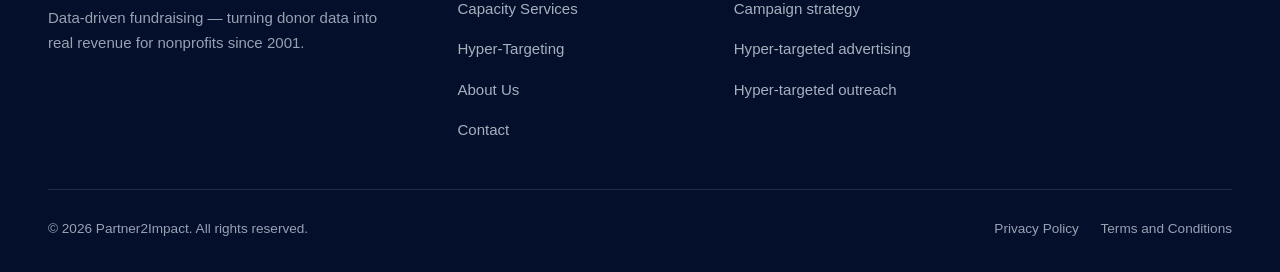
==== commit eafd6ae4: "Replace the 'How We Complement Your Tech Stack' copy on the home page Tracey's new language: 'We are" ====
--- a/index.html
+++ b/index.html
@@ -164,11 +164,10 @@
         <div class="stack-plate" data-reveal>
           <h3>How We Complement Your Tech Stack</h3>
           <p>
-            We don’t replace your CRM or Dataro overlay. We serve as the hands-on execution
-            team that takes those donor scores and launches custom digital campaigns directly
-            in front of those exact supporters.
+            We are the intelligence engine for your fundraising team. By delivering actionable
+            data analytics, we give you the insights needed to find new donors, deepen existing
+            relationships, and maximize long-term donor retention.
           </p>
-          <p class="stack-plate__note">Your CRM stays. Your scores stay. We add the campaigns.</p>
         </div>
         <div data-reveal data-reveal-delay="100">
           <h3>Our Full-Service Execution Suite</h3>
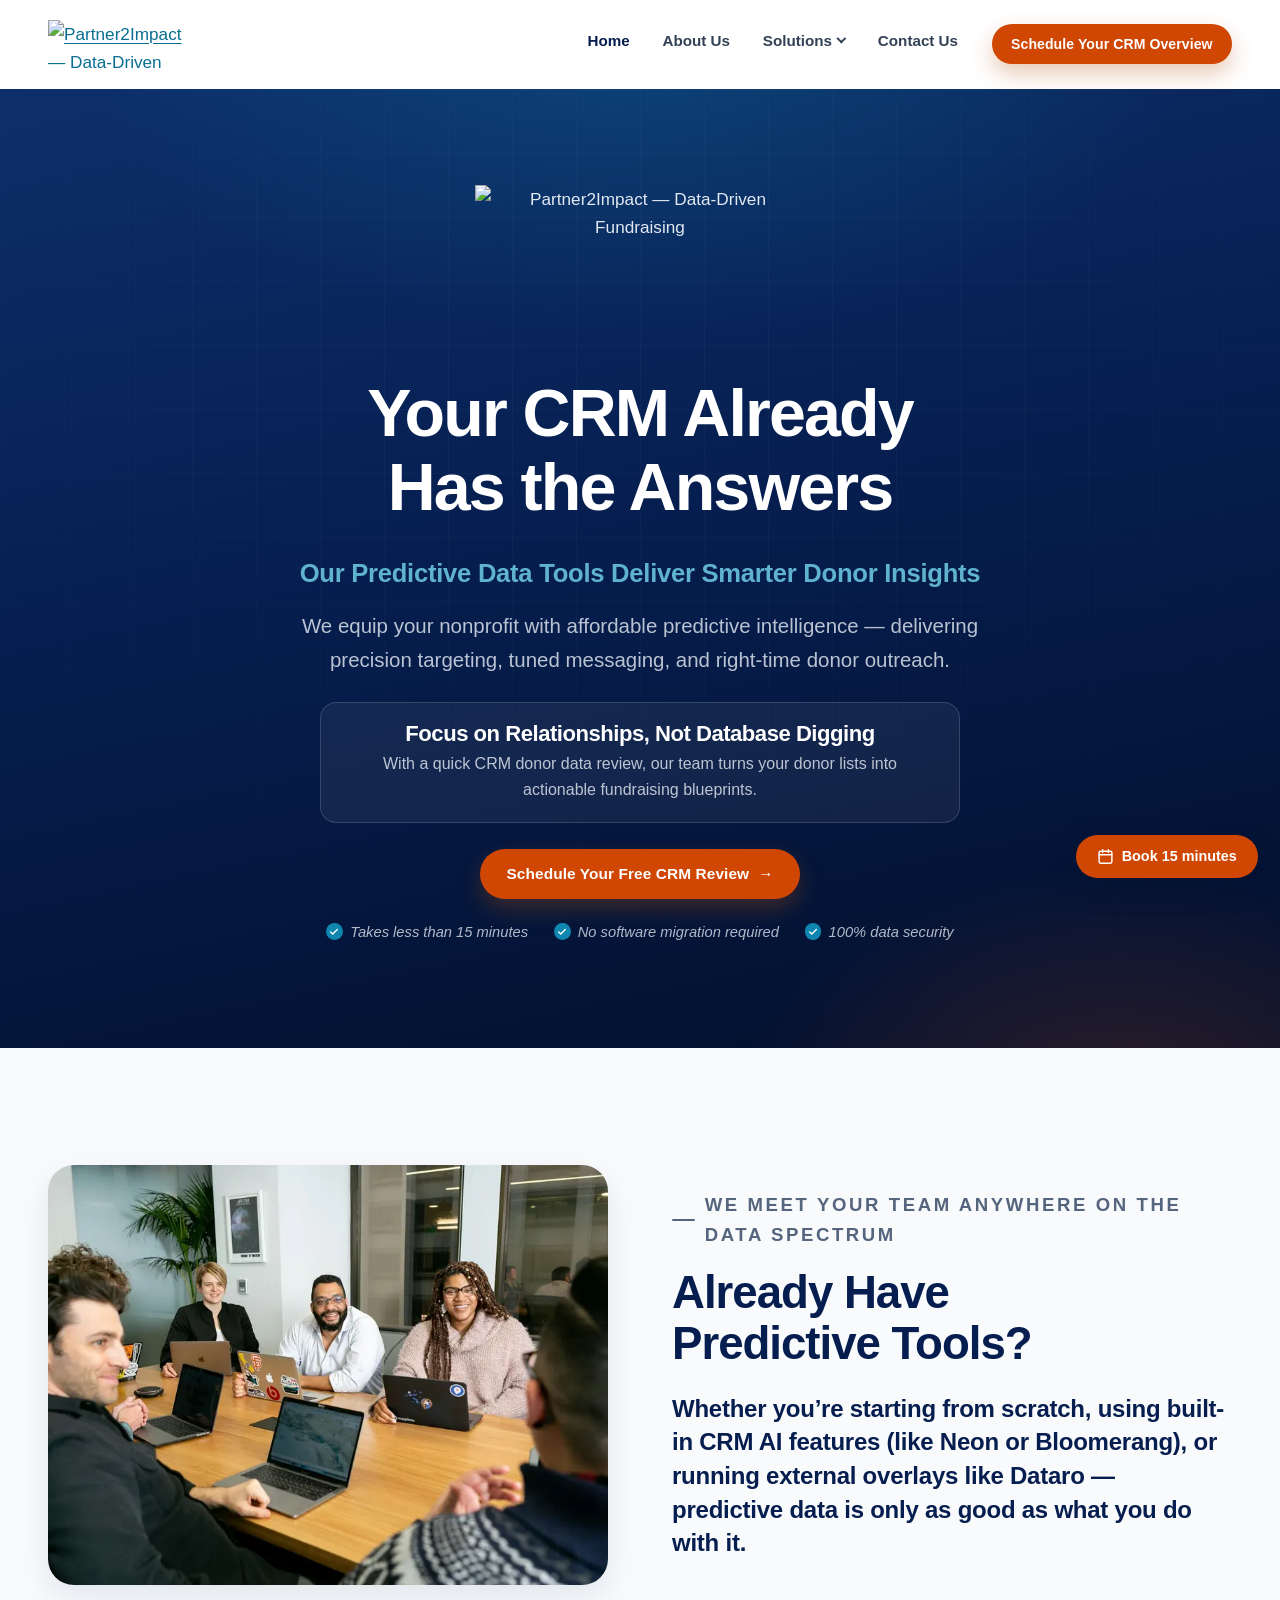
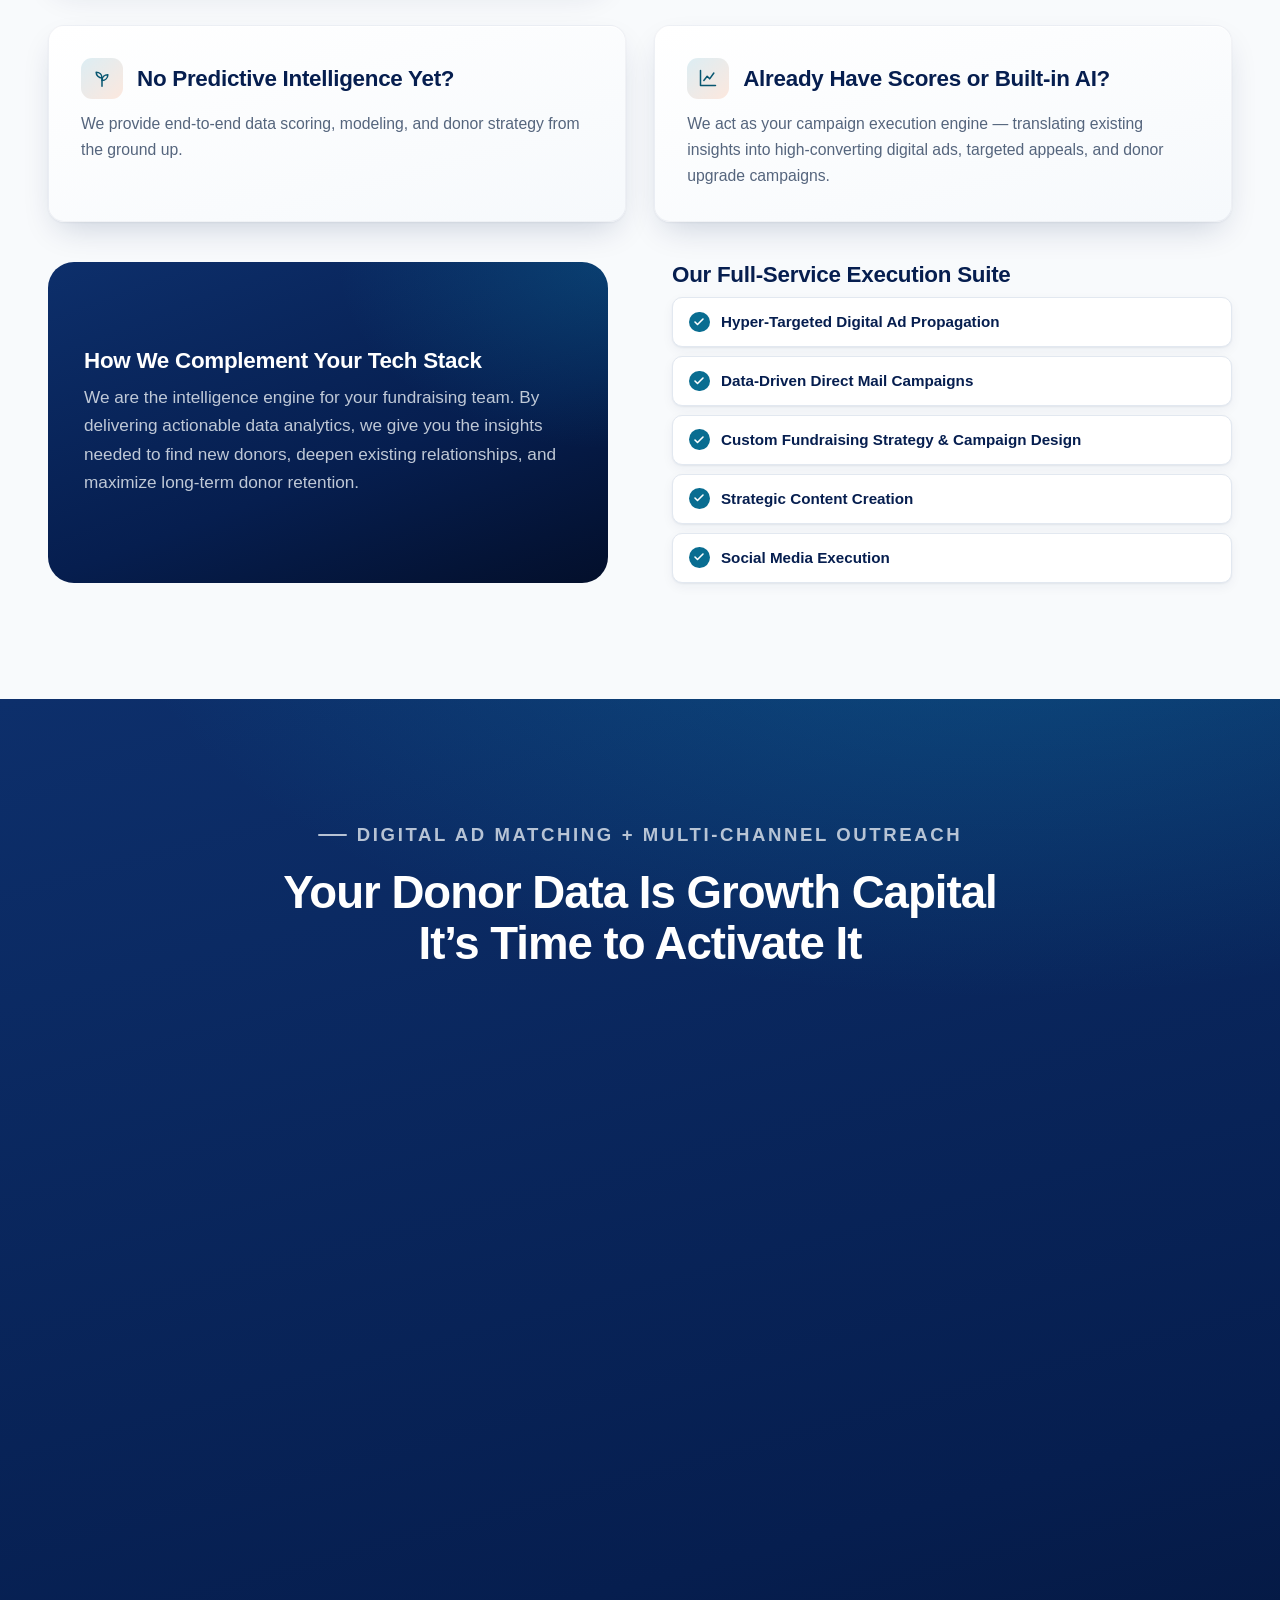
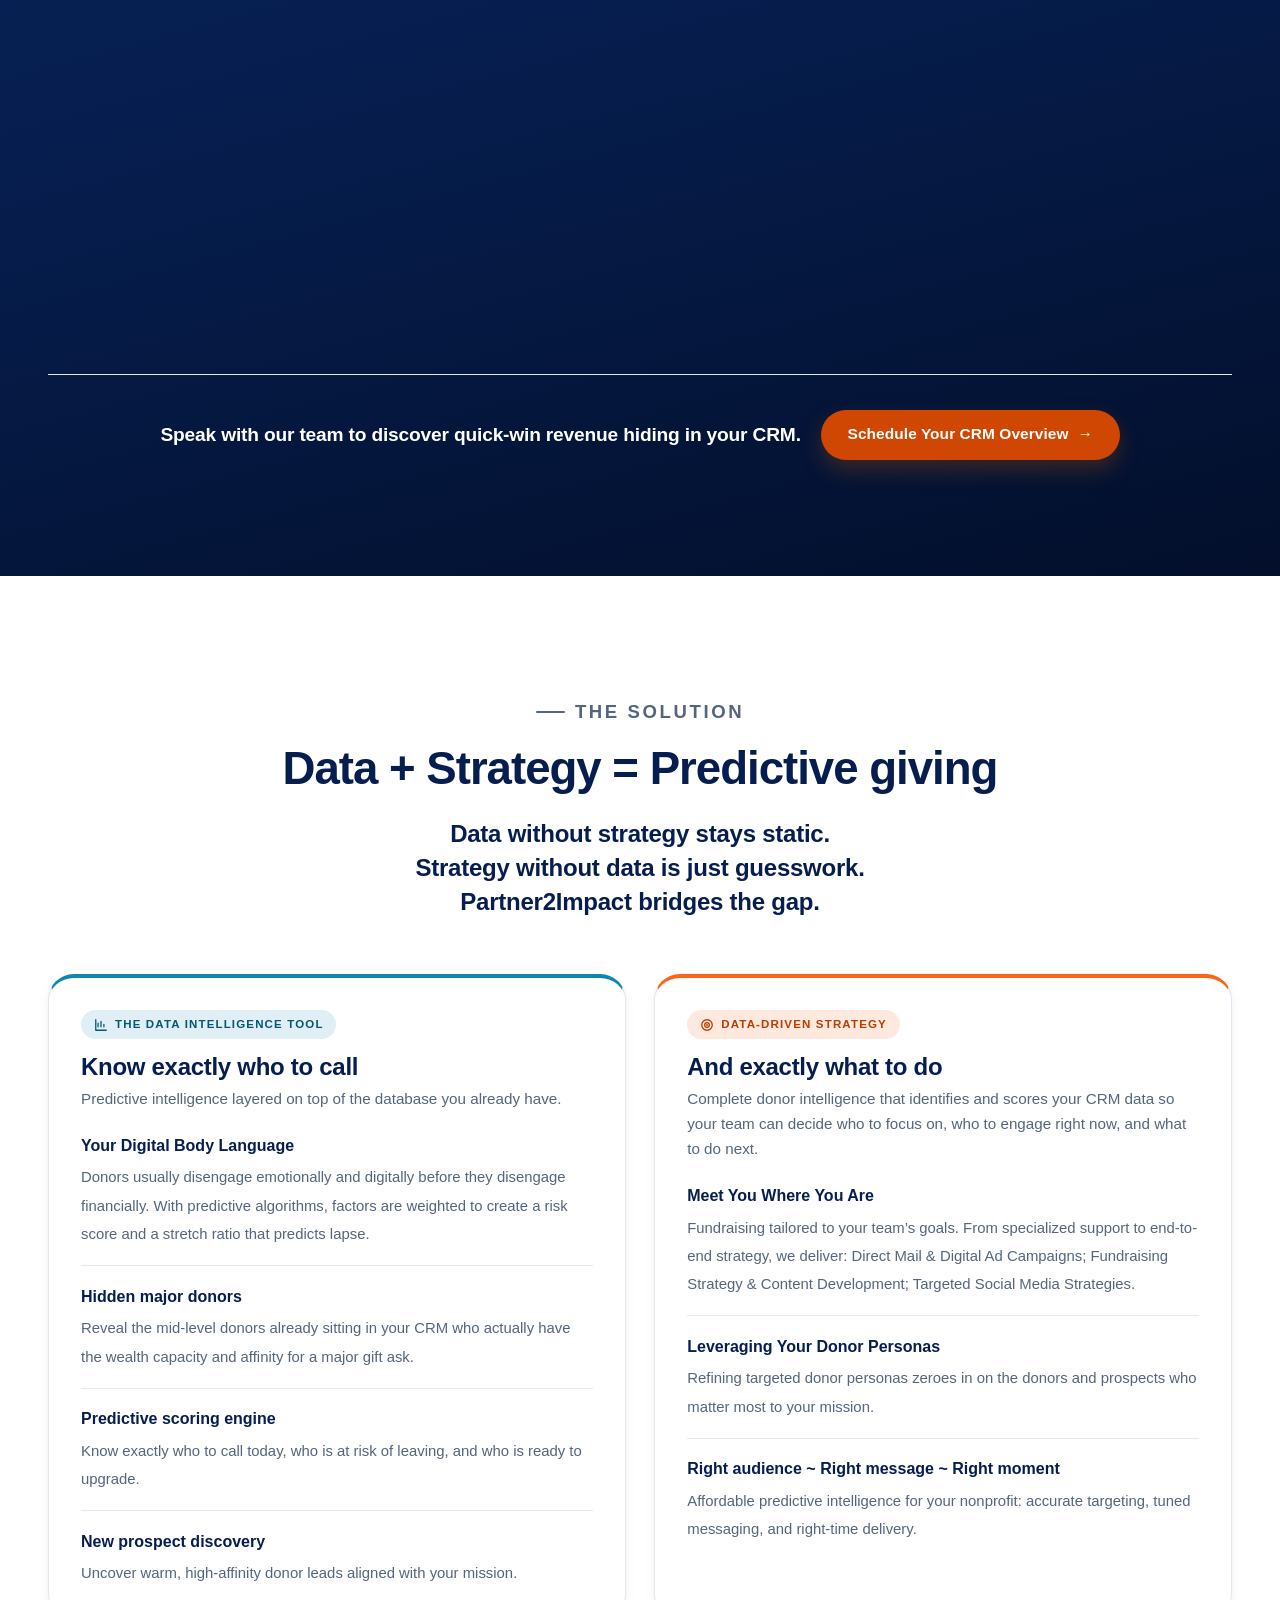
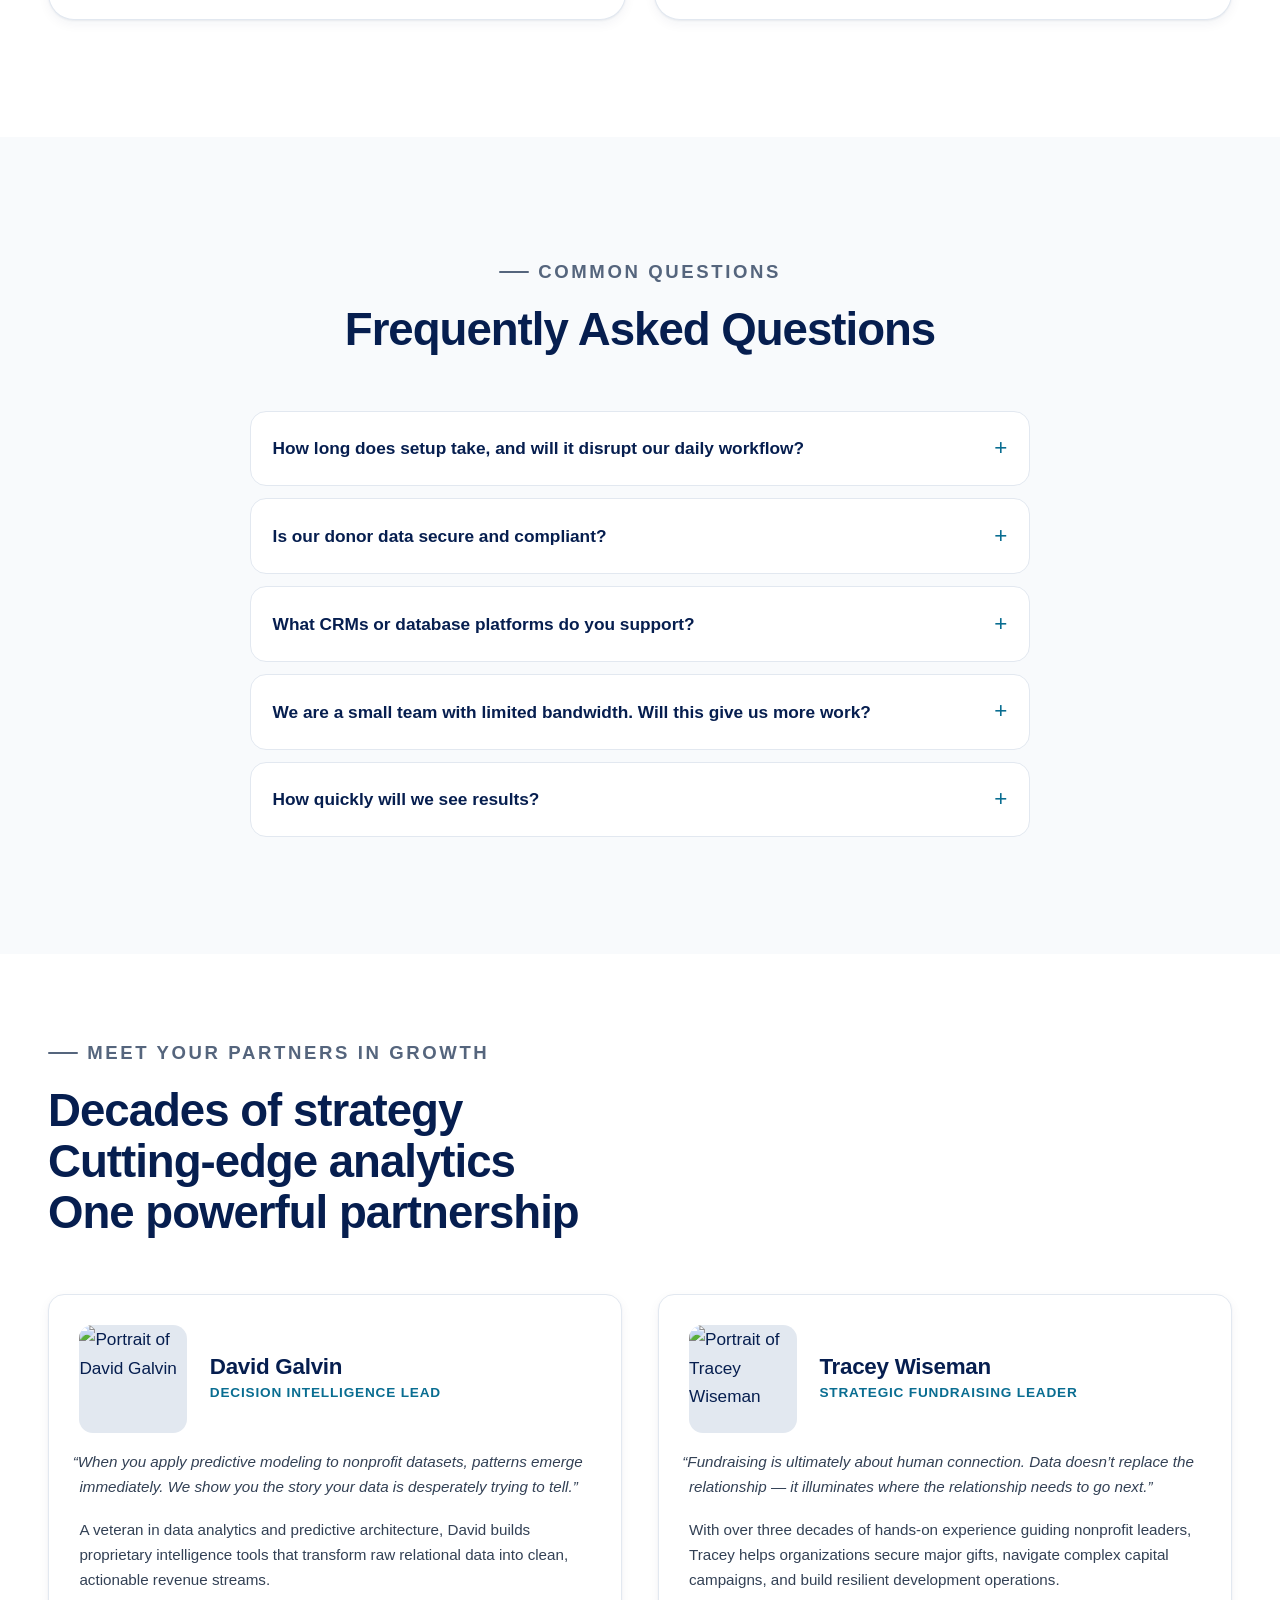
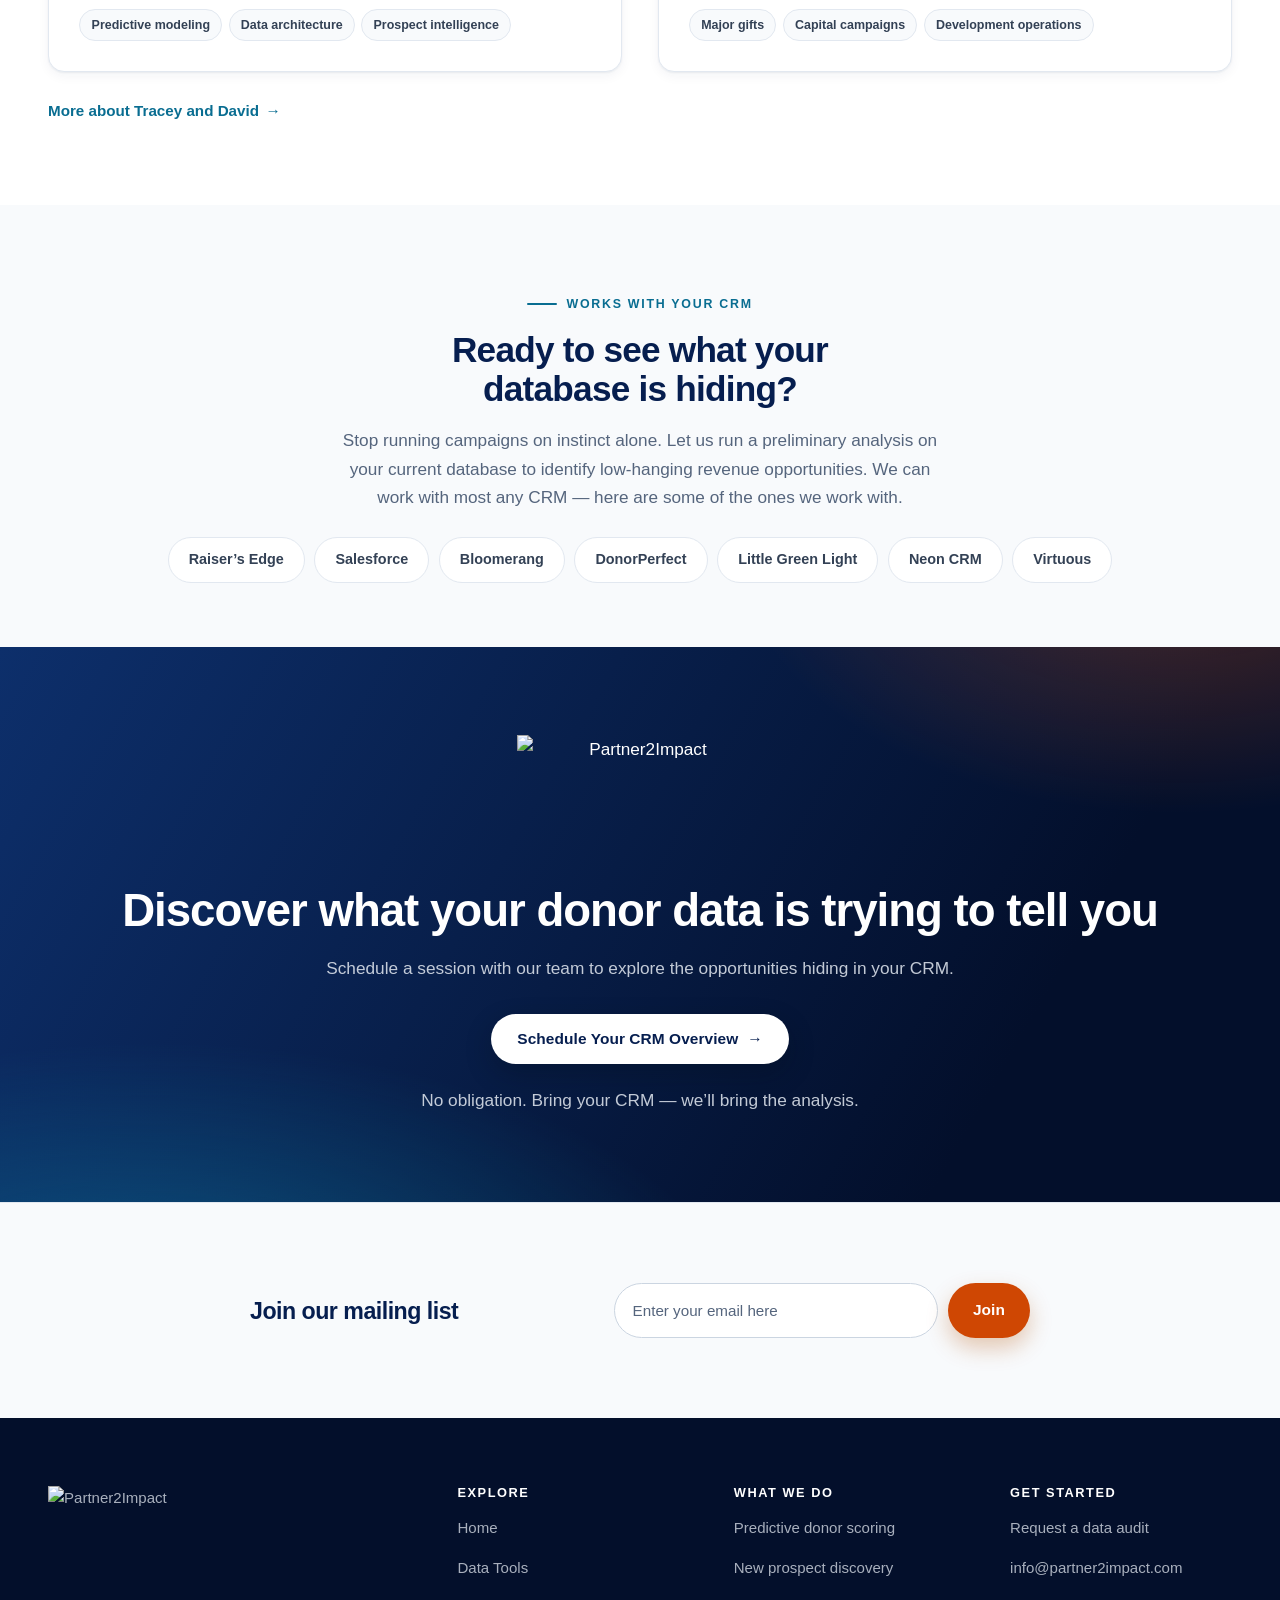
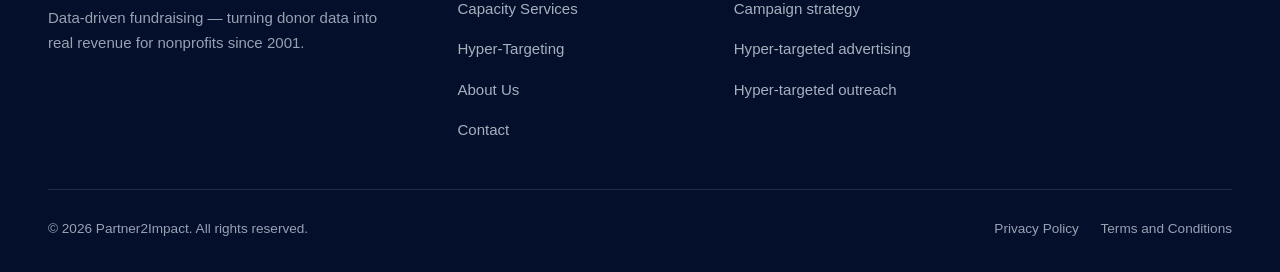
==== commit 02a411d9: "Add Virtuous to every list of supported CRMs - Home 'Works with your CRM' pills: Virtuous added afte" ====
--- a/index.html
+++ b/index.html
@@ -357,7 +357,7 @@
         <details>
           <summary>What CRMs or database platforms do you support?</summary>
           <div class="faq-body">
-            <strong>We work with virtually any system.</strong> Whether you use Salesforce NPSP, Raiser’s Edge, Bloomerang, Neon One, DonorPerfect, or even organized Excel spreadsheets, our analysis engine seamlessly ingests your data.
+            <strong>We work with virtually any system.</strong> Whether you use Salesforce NPSP, Raiser’s Edge, Bloomerang, Neon One, DonorPerfect, Virtuous, or even organized Excel spreadsheets, our analysis engine seamlessly ingests your data.
           </div>
         </details>
         <details>
@@ -467,6 +467,7 @@
         <li>DonorPerfect</li>
         <li>Little Green Light</li>
         <li>Neon CRM</li>
+        <li>Virtuous</li>
       </ul>
     </div>
   </section>
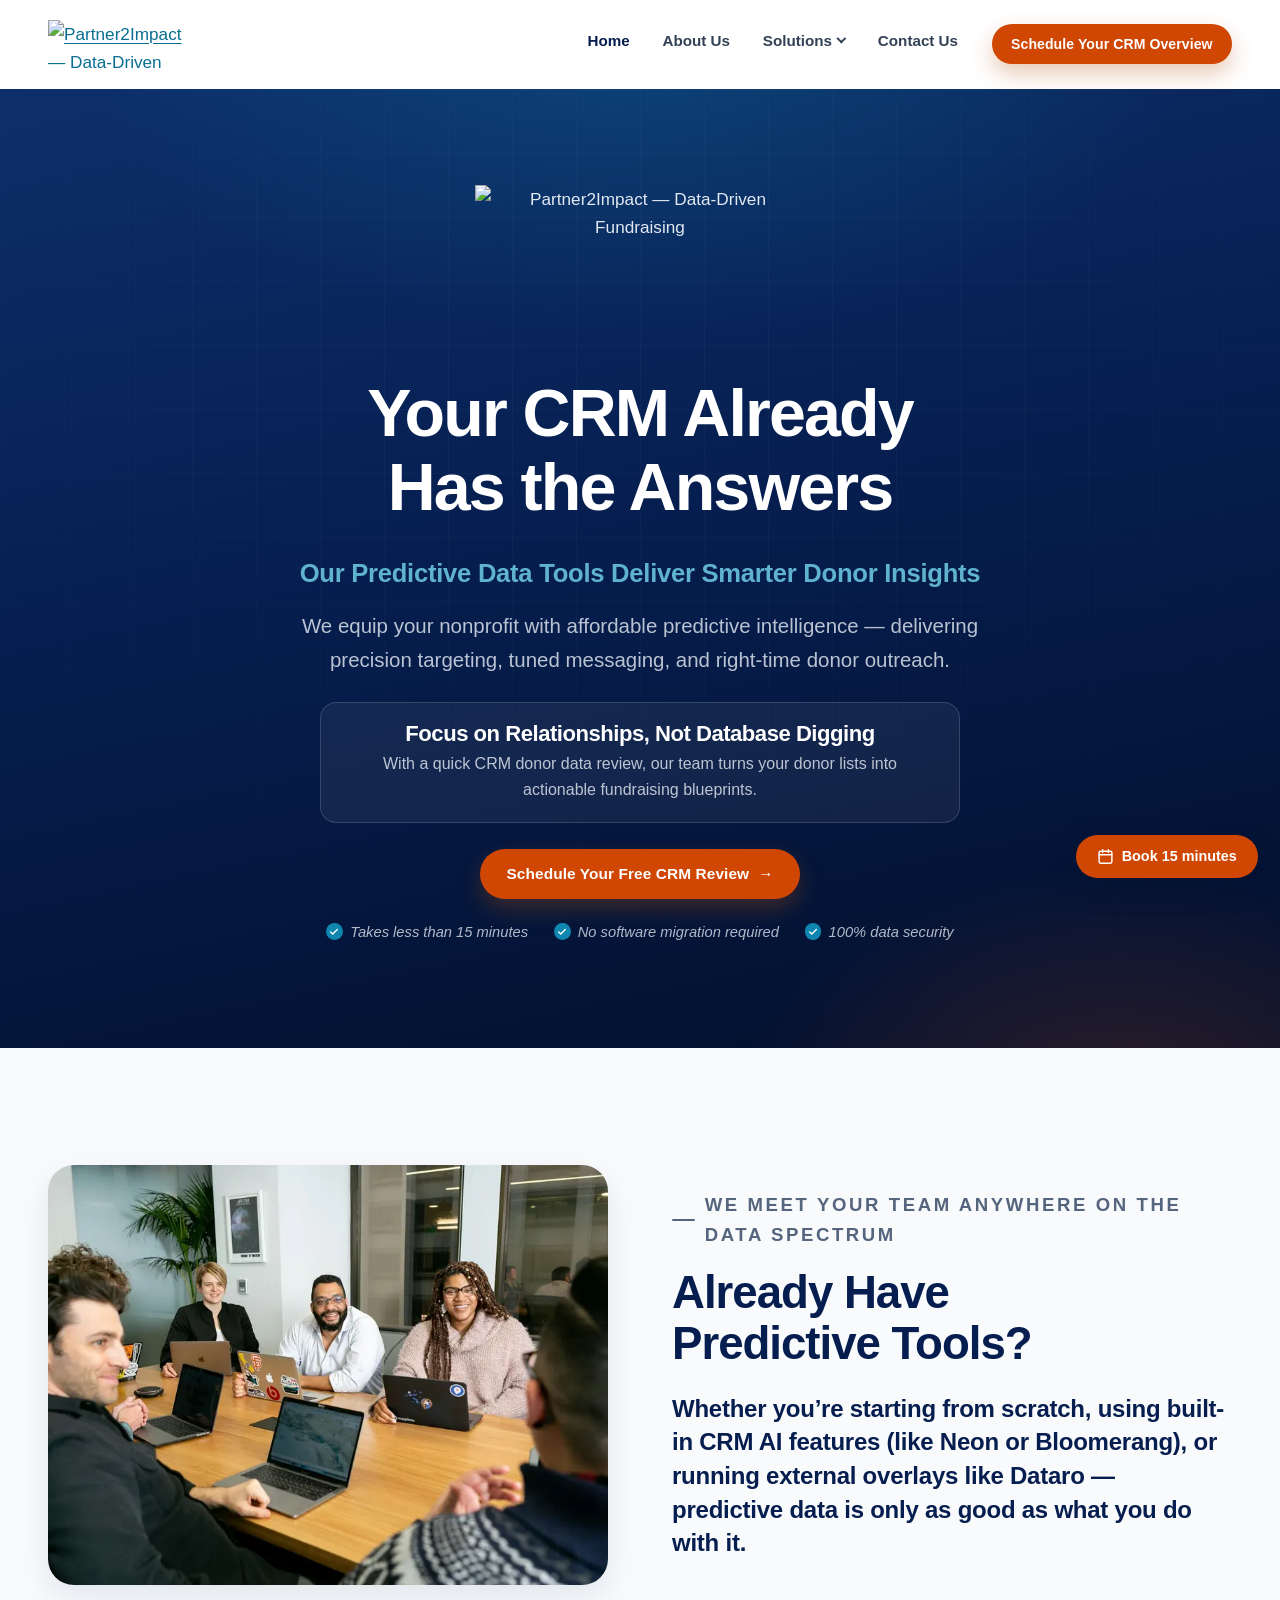
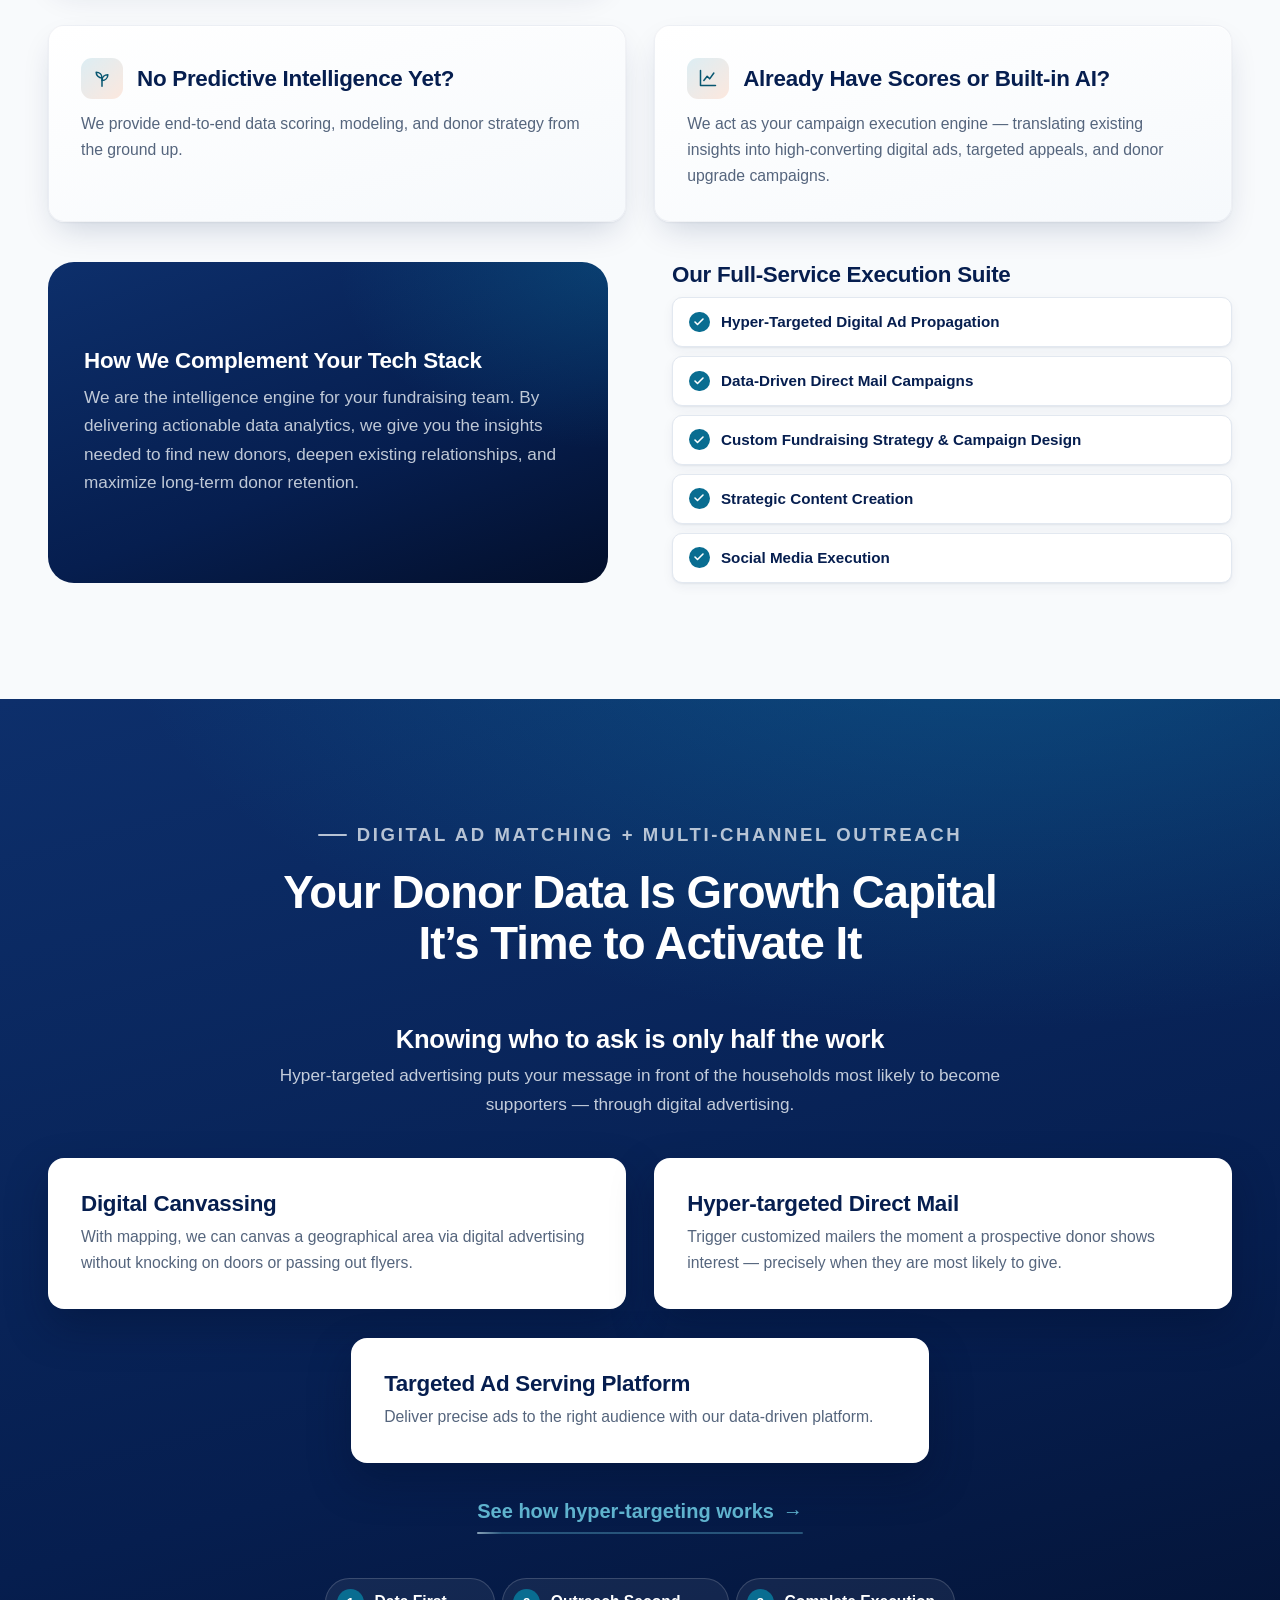
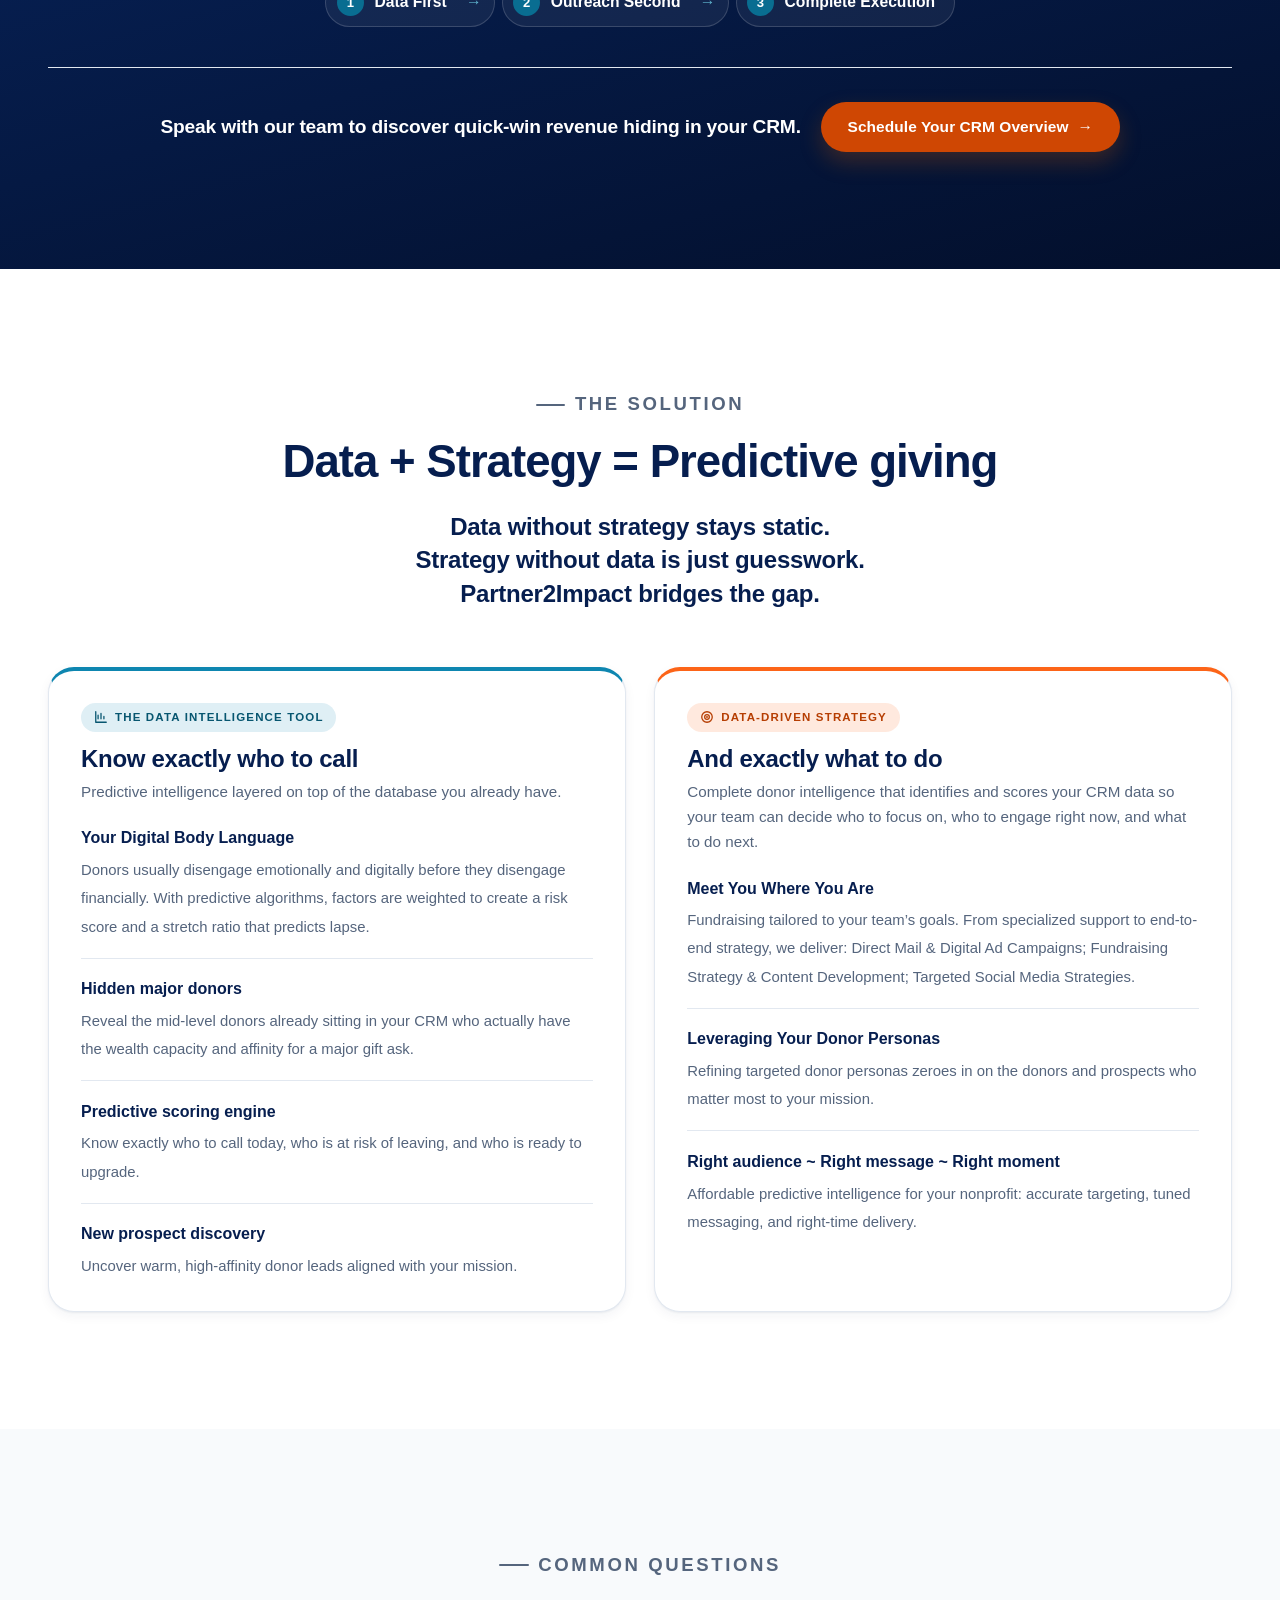
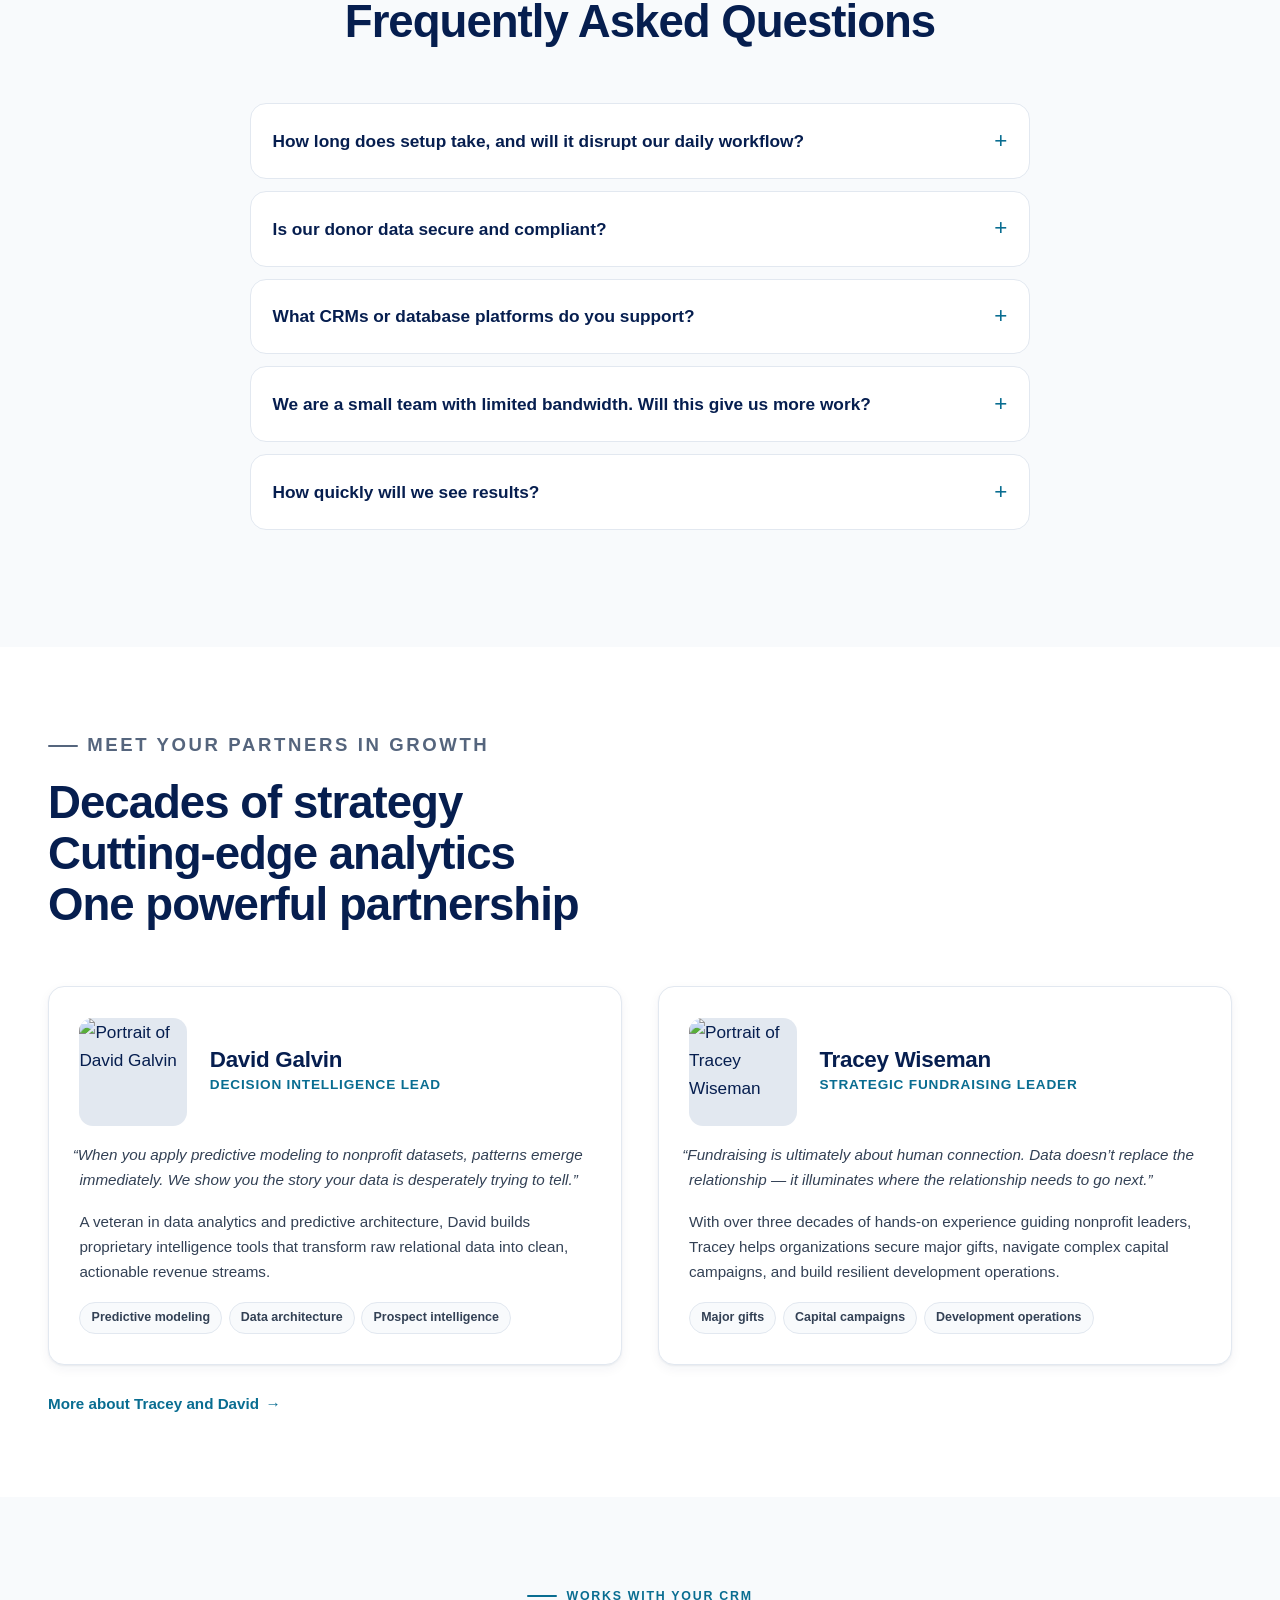
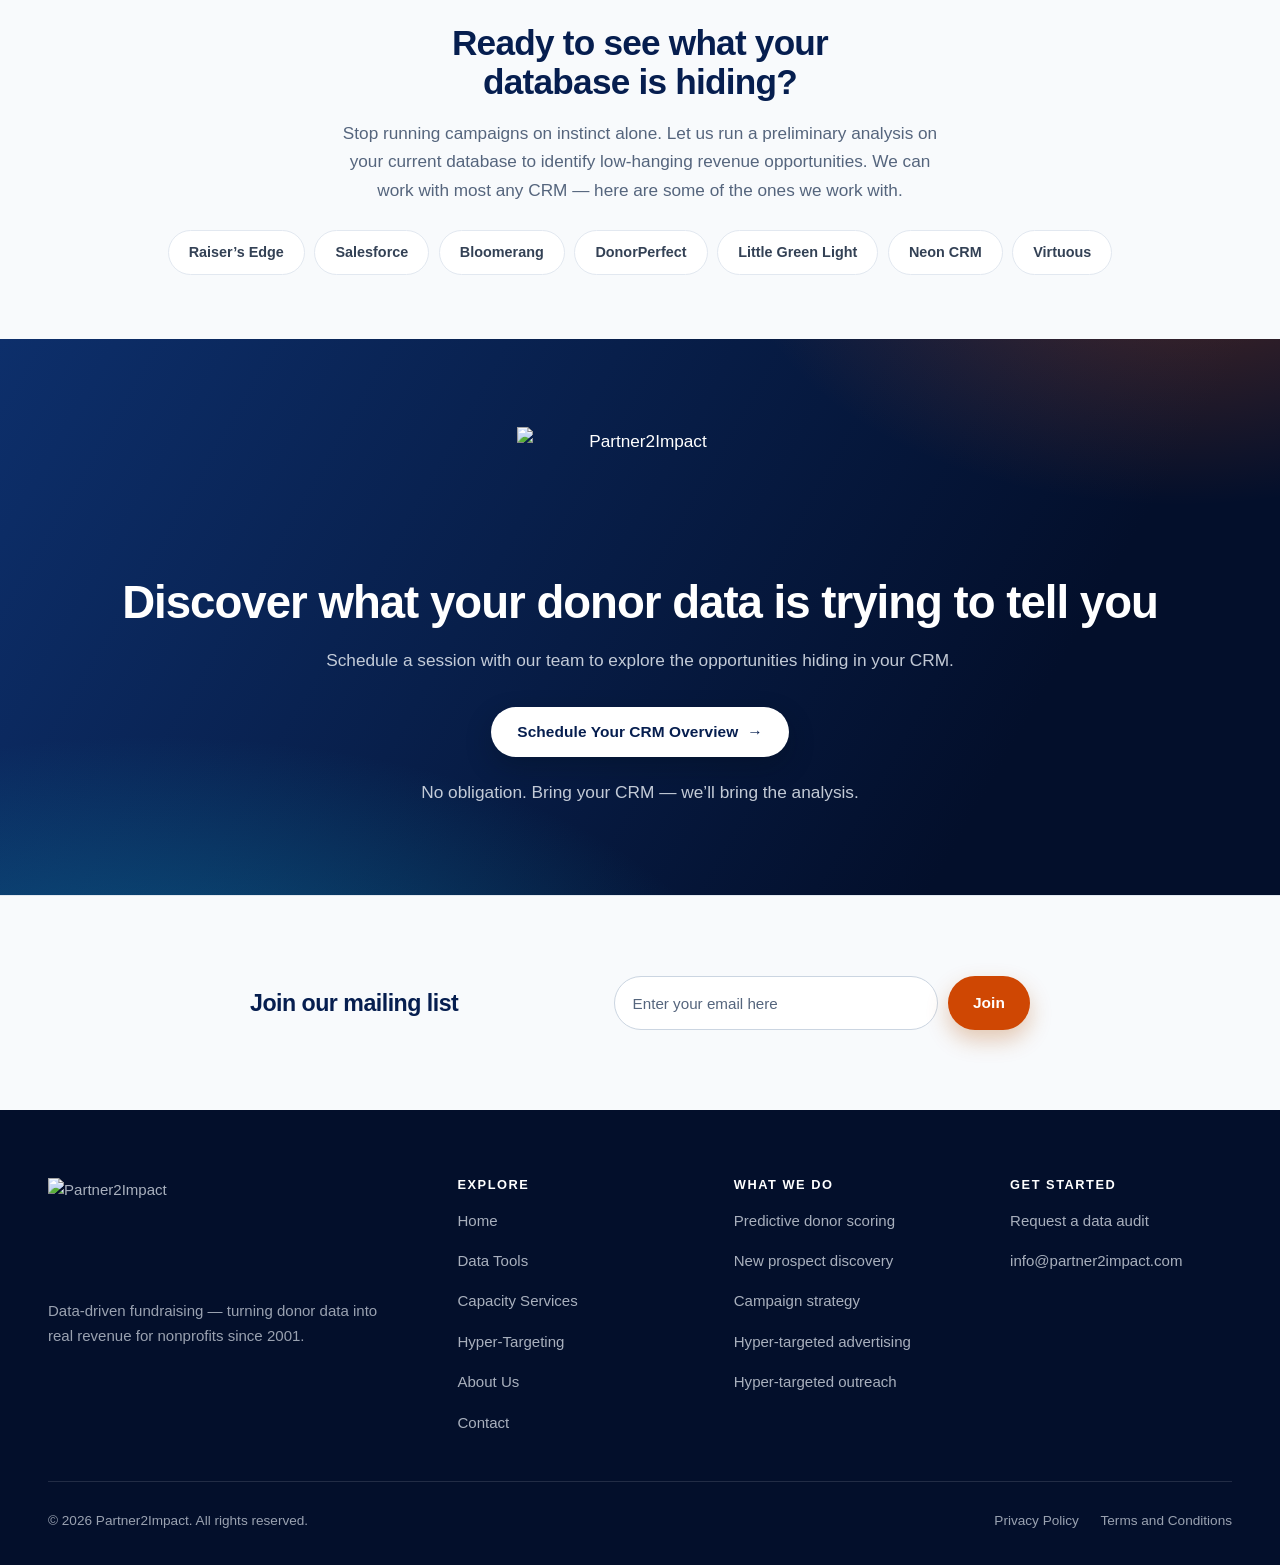
==== commit bfa3bc99: "Apply Tracey's 11/9 edits: remove her 'we execute' quote, trim a sentence - Home: the Tracey quote '" ====
--- a/index.html
+++ b/index.html
@@ -232,18 +232,6 @@
         <li>Complete Execution</li>
       </ol>
 
-      <div class="pull pull--person" data-reveal>
-        <blockquote>
-          “We look at your data and pinpoint where the hidden revenue is. Then, we execute
-          the targeted campaigns that get your ask directly in front of them.”
-        </blockquote>
-        <div class="pull-who">
-          <img src="assets/img/tracey-400.webp" width="400" height="400" loading="lazy" decoding="async"
-               alt="Portrait of Tracey Wiseman">
-          <cite>Tracey Wiseman <span>Strategic Fundraising Leader</span></cite>
-        </div>
-      </div>
-
       <div class="reach-cta" data-reveal>
         <p>Speak with our team to discover quick-win revenue hiding in your CRM.</p>
         <a class="btn btn--amber" href="/contact#audit">
--- a/assets/css/styles.css
+++ b/assets/css/styles.css
@@ -1195,20 +1195,6 @@
   color: var(--teal-400);
 }
 
-/* Tracey's quote with her face beside the name, so it reads as her saying it
-   rather than a slogan on the band. */
-.pull--person { max-width: 52rem; margin: clamp(2rem, 1.6rem + 1.5vw, 2.75rem) auto 0; }
-.pull-who { display: flex; align-items: center; gap: 0.9rem; }
-.pull-who img {
-  width: 3.25rem;
-  height: 3.25rem;
-  border-radius: 50%;
-  object-fit: cover;
-  border: 2px solid rgba(255, 255, 255, 0.28);
-}
-.pull-who cite { display: grid; line-height: 1.3; }
-.pull-who cite span { font-weight: 500; font-size: 0.85rem; color: rgba(226, 232, 240, 0.72); }
-
 .reach-cta { border-top-color: rgba(255, 255, 255, 0.16); }
 .section--ink .reach-cta p { color: #fff; }
 .section--ink .text-link { color: var(--teal-400); }
